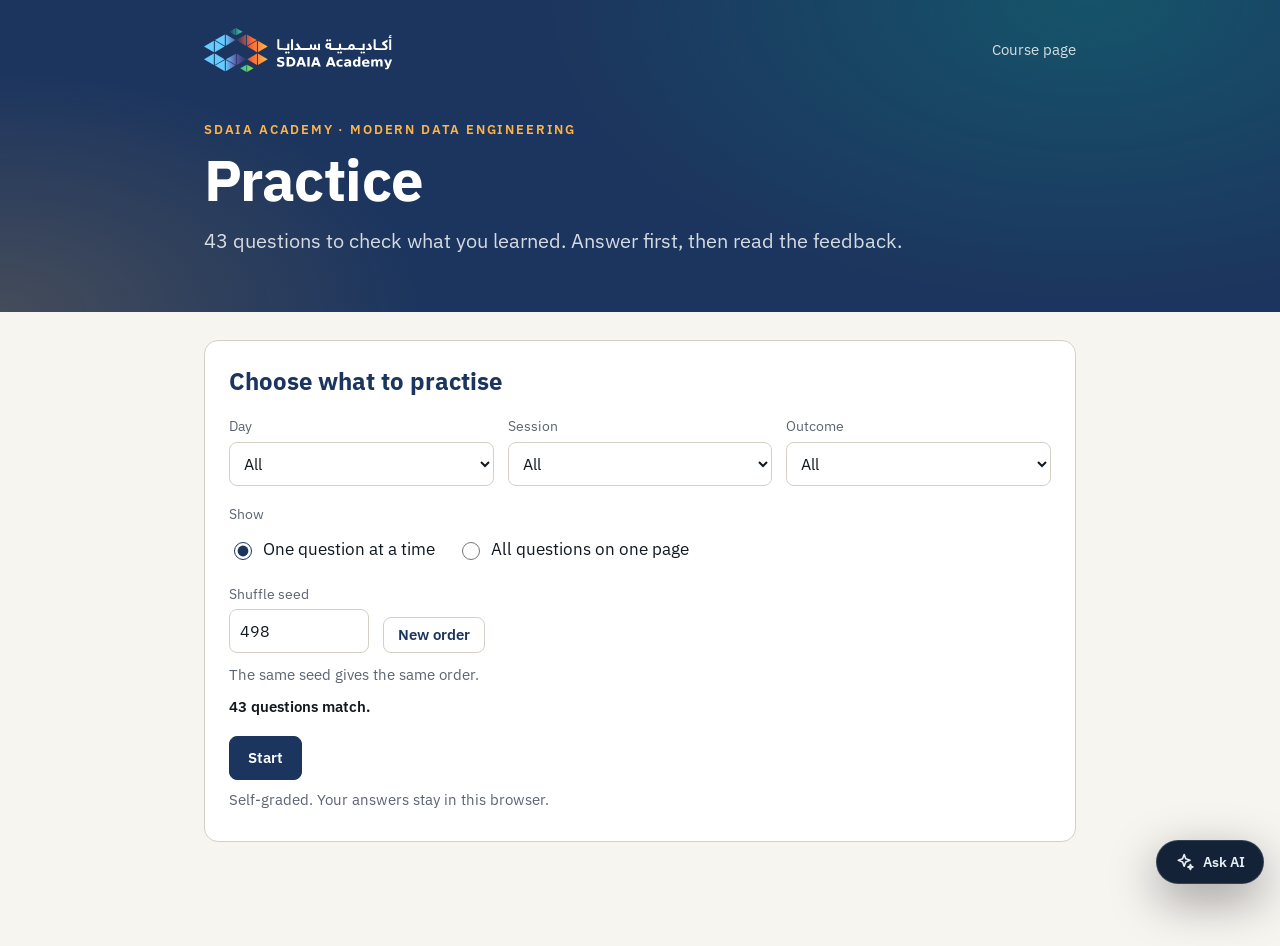
==== practice.html @ ab0b0701 "Publish ae-306 2027.1.0 from 11f877b" ====
<!doctype html>
<html lang="en" dir="ltr" data-ax="practice" data-track="ai-engineering">
<head>
<meta charset="utf-8">
<meta name="viewport" content="width=device-width, initial-scale=1">
<title>Practice · Modern Data Engineering</title>
<meta name="generator" content="SDAIA Academy engine 1.0.0">
<link rel="icon" href="_engine/icon.svg">
<link rel="describedby" href="llms.txt">
<link rel="stylesheet" href="_engine/academy.css">
</head>
<body>
<header>
<div class="wrap">
<div class="top"><div class="logo"></div><nav><a href="index.html">Course page</a></nav></div>
<div class="kicker">SDAIA Academy · Modern Data Engineering</div>
<h1>Practice</h1>
<p>43 questions to check what you learned. Answer first, then read the feedback.</p>
</div>
</header>
<main class="wrap" id="practice">
<noscript>
<p>Turn on JavaScript to answer the questions and see feedback. Here they are as text, without the answers.</p>
<section>
<h2>Day 1: Store and query</h2>
<ol>
<li><p>Finance points a dashboard at Qafila's order database and refreshes the monthly margin every five minutes. What breaks first?</p><ul><li><b>A.</b> Nothing: the dashboard only reads</li><li><b>B.</b> The sales app slows down while the scans run</li><li><b>C.</b> The database runs out of disk</li><li><b>D.</b> The margin becomes correct because it is live</li></ul></li>
<li><p>Your September revenue is 7 percent above finance's reference and the margin percentage is almost the same. Which check do you run first?</p><ul><li><b>A.</b> Compare every price with the ERP</li><li><b>B.</b> Check the currency conversion</li><li><b>C.</b> Count rows against distinct order-line keys</li><li><b>D.</b> Round each line before summing</li></ul></li>
<li><p>Your margin-to-date keeps growing across August, September and October instead of restarting on the first of each month. What is missing?</p><ul><li><b>A.</b> PARTITION BY month in the window</li><li><b>B.</b> ORDER BY month instead of order_date</li><li><b>C.</b> A GROUP BY month around the query</li><li><b>D.</b> ROWS BETWEEN 30 PRECEDING AND CURRENT ROW</li></ul></li>
<li><p>The lines are partitioned by month, yet a query for September still scans all three folders. The filter is WHERE strftime(order_date, '%Y-%m') = '2026-09'. Why?</p><ul><li><b>A.</b> Parquet cannot prune folders</li><li><b>B.</b> The row groups are not sorted</li><li><b>C.</b> Three folders are too few to prune</li><li><b>D.</b> The filter is on order_date, not on the partition column month</li></ul></li>
<li><p>The old margin report shows August revenue 4% above finance's figure. The order lines carry an order status. What should you check first?</p><ul><li><b>A.</b> Whether DuckDB reads the CSV dates in the wrong time zone</li><li><b>B.</b> Whether the August file is missing its last day of orders</li><li><b>C.</b> Whether the report rounds each line before summing it</li><li><b>D.</b> Whether cancelled orders are still counted as revenue</li></ul></li>
<li><p>You need each customer's running total of revenue by order date. Which query shape gives it without collapsing the rows?</p><ul><li><b>A.</b> GROUP BY customer_id, order_date with sum(revenue)</li><li><b>B.</b> sum(revenue) OVER (PARTITION BY customer_id ORDER BY order_date)</li><li><b>C.</b> sum(revenue) OVER (ORDER BY customer_id, order_date)</li><li><b>D.</b> A self-join of orders on customer_id and an earlier order_date</li></ul></li>
<li><p>The same order lines are written to two Parquet files. A query for one date reads 2 of 15 row groups in the file sorted by date, and 7 of 7 in the unsorted file. Why?</p><ul><li><b>A.</b> DuckDB caches the sorted file in memory after the first read</li><li><b>B.</b> Sorting compresses the file so that fewer row groups exist</li><li><b>C.</b> Min and max statistics per row group only exclude groups when values are clustered</li><li><b>D.</b> Unsorted files have no statistics, so DuckDB must read everything</li></ul></li>
<li><p>An incremental load that selects rows with updated_at greater than the last stored value can miss rows that arrive late with an older updated_at.</p><ul><li><b>A.</b> True</li><li><b>B.</b> False</li></ul></li>
</ol>
</section>
<section>
<h2>Day 2: Ingest and clean</h2>
<ol>
<li><p>Tonight's extract re-sends the lines of 2 November, as it did for 14 September. Which rule in your margin query keeps the report right without anyone noticing?</p><ul><li><b>A.</b> Exclude the lines of 14 September</li><li><b>B.</b> Keep one row per order and line number</li><li><b>C.</b> Keep confirmed orders only</li><li><b>D.</b> Report the margin percentage only</li></ul></li>
<li><p>A colleague's supplier load stores the cursor correctly, but after a crash and a re-run the table holds twice the rows for one day. Which decision was missing?</p><ul><li><b>A.</b> A smaller page size</li><li><b>B.</b> Keeping the cursor in a file</li><li><b>C.</b> More retries on 429</li><li><b>D.</b> A key on the record version, enforced on insert</li></ul></li>
<li><p>The supplier API starts sending incoterm. Qafila's raw layer and its margin mart both read the feed. What should happen in each?</p><ul><li><b>A.</b> Raw adds the column; the mart waits until a model uses it</li><li><b>B.</b> Raw drops it; the mart adds it</li><li><b>C.</b> Both fail until someone approves</li><li><b>D.</b> Both add it automatically</li></ul></li>
<li><p>Two updates for supplier S-15 reach your pipeline. The second to arrive has a lower log position than the first. Which one should your copy keep?</p><ul><li><b>A.</b> The one that arrived last</li><li><b>B.</b> The one with the later outer ts_ms</li><li><b>C.</b> The one with the higher log position</li><li><b>D.</b> Either: they will reconcile later</li></ul></li>
<li><p>A price is 61.99 USD per carton of 6. Your colleague converts to riyals, rounds to two decimals, then divides by 6 and rounds again. The ERP shows a different halala. What do you change?</p><ul><li><b>A.</b> Divide by 6 before converting the currency</li><li><b>B.</b> Round once, after both steps</li><li><b>C.</b> Round the ERP's value the same way</li><li><b>D.</b> Store the cost as a 64-bit float</li></ul></li>
<li><p>The supplier API pipeline is re-run after a crash halfway through. Which design guarantees the re-run adds no duplicate price versions?</p><ul><li><b>A.</b> Sorting the API pages by price_id before inserting them</li><li><b>B.</b> Deleting the table before each run and loading everything again</li><li><b>C.</b> Storing the cursor before the rows are inserted</li><li><b>D.</b> Inserting with a key of (price_id, updated_at) and ignoring rows that exist</li></ul></li>
<li><p>A supplier changes its payment terms on 14 September. In a type 2 supplier dimension, what happens?</p><ul><li><b>A.</b> The old row is closed at 14 September and a new row starts then</li><li><b>B.</b> The supplier's row is updated in place with the new terms</li><li><b>C.</b> A new column holds the previous payment terms</li><li><b>D.</b> The supplier is deleted and inserted with a new supplier_id</li></ul></li>
<li><p>Two change events for supplier S-15 arrive out of order: the update at log position 812 arrives before the one at 790. How should the merge decide which is current?</p><ul><li><b>A.</b> By the event's source timestamp rounded to the minute</li><li><b>B.</b> By the event with more non-null fields</li><li><b>C.</b> By arrival order, since the latest arrival is the newest change</li><li><b>D.</b> By the larger log position, since the log records the commit order</li></ul></li>
<li><p>In a change feed, a delete event carries the deleted row's values in its 'before' field, not its 'after' field.</p><ul><li><b>A.</b> True</li><li><b>B.</b> False</li></ul></li>
</ol>
</section>
<section>
<h2>Day 3: Model and test</h2>
<ol>
<li><p>Jumeirah Canning moved from the UAE to Saudi Arabia on 1 September. Finance asks for August's margin by supplier country. Which supplier table gives the right answer?</p><ul><li><b>A.</b> The type 2 history, joined on the order's creation time</li><li><b>B.</b> The merged copy of the supplier table</li><li><b>C.</b> The snapshot of 1 August</li><li><b>D.</b> The change feed itself</li></ul></li>
<li><p>Freight is charged per shipment, one shipment per order, and finance wants margin after freight by product category. What do you add to the star?</p><ul><li><b>A.</b> Join shipments to the fact in each report</li><li><b>B.</b> Freight as an attribute of the customer</li><li><b>C.</b> A freight fact on the line, allocated by a stated rule</li><li><b>D.</b> One freight total per month, outside the star</li></ul></li>
<li><p>You change the rows stg.orders returns. Qafila's project has eleven models. Which ones does a state-aware plan rebuild?</p><ul><li><b>A.</b> All eleven</li><li><b>B.</b> stg.orders and the models downstream of it</li><li><b>C.</b> stg.orders only</li><li><b>D.</b> stg.orders and the raw tables it reads</li></ul></li>
<li><p>The contract fails on a renamed column during the night run, and finance opens the margin report in the morning. What should they find?</p><ul><li><b>A.</b> A margin computed from whatever columns matched</li><li><b>B.</b> An empty report until the feed is fixed</li><li><b>C.</b> A margin with unit_cost mapped to cost automatically</li><li><b>D.</b> Yesterday's margin, labelled with its last refresh</li></ul></li>
<li><p>Four failures in last week's runs. Which one should a retry policy handle?</p><ul><li><b>A.</b> The supplier API timed out after 30 seconds</li><li><b>B.</b> The contract found a negative cost</li><li><b>C.</b> A model divides by a column that was renamed</li><li><b>D.</b> The warehouse disk is full</li></ul></li>
<li><p>Freight is recorded per shipment, and a shipment carries several order lines. After joining shipments to order lines, total freight is 3.9 times the shipments table. What went wrong?</p><ul><li><b>A.</b> Freight is in a different currency from revenue</li><li><b>B.</b> Some shipments have no order lines</li><li><b>C.</b> The join should have been a left join</li><li><b>D.</b> Freight was repeated on every line of the shipment instead of allocated</li></ul></li>
<li><p>Finance asks for margin by product category and by customer city. What is the coarsest grain of the fact that answers both?</p><ul><li><b>A.</b> One row per order</li><li><b>B.</b> One row per order line</li><li><b>C.</b> One row per customer and month</li><li><b>D.</b> One row per product and month</li></ul></li>
<li><p>A line ordered on 3 August must be costed at the supplier price valid that day. Which join condition finds it in the price history?</p><ul><li><b>A.</b> price.valid_from &lt;= order_date and (price.valid_to &gt; order_date or valid_to is null)</li><li><b>B.</b> price.valid_from &gt;= order_date, taking the earliest match</li><li><b>C.</b> price.valid_from = order_date</li><li><b>D.</b> the price row with the latest valid_from overall</li></ul></li>
<li><p>In a state-aware transformation tool, a change to one model's SQL that does not change its output columns forces every model in the project to rebuild.</p><ul><li><b>A.</b> True</li><li><b>B.</b> False</li></ul></li>
<li><p>The November supplier batch arrives with a negative cost on one product. The contract check fails. What should the pipeline do?</p><ul><li><b>A.</b> Drop the bad row silently and load the rest</li><li><b>B.</b> Load the batch and flag the row for finance to review</li><li><b>C.</b> Replace the negative cost with the product's average cost</li><li><b>D.</b> Stop the refresh so yesterday's mart stays in place, and alert the feed's owner</li></ul></li>
<li><p>The supplier API answers 429 Too Many Requests on the third page. What is the right response in the pipeline?</p><ul><li><b>A.</b> Restart the load from the first page</li><li><b>B.</b> Skip the page and continue with the next cursor</li><li><b>C.</b> Wait for the Retry-After interval, then request the same page again</li><li><b>D.</b> Fail the run and alert the team immediately</li></ul></li>
<li><p>October's supplier batch was blocked for three days and is now fixed. The mart is partitioned by month. What should be re-run?</p><ul><li><b>A.</b> Nothing: tomorrow's scheduled run will pick it up</li><li><b>B.</b> Only the ingestion step for October</li><li><b>C.</b> The whole pipeline for all months since August</li><li><b>D.</b> Only the October partition and the models downstream of it</li></ul></li>
<li><p>A data contract is only useful if the producer of the feed agrees to it and is told when it is broken.</p><ul><li><b>A.</b> True</li><li><b>B.</b> False</li></ul></li>
</ol>
</section>
<section>
<h2>Day 4: Scale and production</h2>
<ol>
<li><p>Last night the supplier API timed out twice and then answered, and the contract check failed on the November batch. What should the run log show?</p><ul><li><b>A.</b> The supplier load failed; nothing else ran</li><li><b>B.</b> Everything refreshed, with two warnings</li><li><b>C.</b> The load succeeded after retries; the check failed; the prices and the mart were not refreshed</li><li><b>D.</b> The check was retried three times and then skipped</li></ul></li>
<li><p>An analyst renames cost to unit_cost in the Iceberg margin table. What happens to the Parquet files written in August?</p><ul><li><b>A.</b> They are rewritten with the new name</li><li><b>B.</b> Nothing: they are read by column id under the new name</li><li><b>C.</b> They read the column as null from now on</li><li><b>D.</b> They are dropped with the old snapshots</li></ul></li>
<li><p>Your largest table is 3 GB of order lines and your laptop has 16 GB of memory. A colleague proposes a Spark cluster for the nightly margin. What do you answer?</p><ul><li><b>A.</b> Yes: Spark is the standard for data engineering</li><li><b>B.</b> Yes, once the table passes 4 GB</li><li><b>C.</b> Wait until finance complains about speed</li><li><b>D.</b> One node, and measure again when the data grows</li></ul></li>
<li><p>Operations wants yesterday's deliveries on the screen each morning; finance closes the month from the batch. Which watermark fits operations?</p><ul><li><b>A.</b> Short, with the late events logged and the batch reconciling</li><li><b>B.</b> Three days, so nothing is ever dropped</li><li><b>C.</b> No watermark: count events as they arrive</li><li><b>D.</b> Replace the stream with the nightly batch</li></ul></li>
<li><p>A customer asked to be erased. The row is gone from today's table, but last month's Iceberg snapshot still holds the contact data. What removes it?</p><ul><li><b>A.</b> A masked view on the current table</li><li><b>B.</b> Moving the snapshot to cheaper storage</li><li><b>C.</b> Expire the snapshots that hold it and delete their files</li><li><b>D.</b> Reclassifying the old snapshot as Restricted</li></ul></li>
<li><p>The Iceberg mart is partitioned by month(order_date). An analyst filters on order_date between 1 and 15 September. What must the analyst add to the query to skip other months?</p><ul><li><b>A.</b> A filter on the order_month partition column</li><li><b>B.</b> A hint naming the September data files</li><li><b>C.</b> Nothing: the engine derives the partition from the order_date filter</li><li><b>D.</b> A cast of order_date to a month string</li></ul></li>
<li><p>Finance asks why the September margin changed since last week's report. The mart is an Iceberg table. What answers it fastest?</p><ul><li><b>A.</b> Restore last week's backup into a second database</li><li><b>B.</b> Query the table as of last week's snapshot and compare</li><li><b>C.</b> Re-run the pipeline on last week's raw files</li><li><b>D.</b> Read the transformation code's commit history</li></ul></li>
<li><p>Adding a column to an Iceberg table rewrites every existing data file.</p><ul><li><b>A.</b> True</li><li><b>B.</b> False</li></ul></li>
<li><p>PyIceberg writes the mart and DuckDB reads it. DuckDB returns fewer rows than PyIceberg reports. What is the most likely cause?</p><ul><li><b>A.</b> DuckDB reads an older metadata file than the latest snapshot</li><li><b>B.</b> DuckDB cannot read Parquet written by PyIceberg</li><li><b>C.</b> DuckDB applies a default row limit to Iceberg scans</li><li><b>D.</b> Iceberg tables lose rows when read by a second engine</li></ul></li>
<li><p>Under the national classification levels, how is the mobile number of a customer's contact person classified?</p><ul><li><b>A.</b> Public, because the customer is a business</li><li><b>B.</b> Restricted, because it is personally identifiable</li><li><b>C.</b> Top Secret, because it is personal data</li><li><b>D.</b> It needs no classification, because it is not a government record</li></ul></li>
<li><p>The margin mart needs customer city and type. The raw customer table also has contact name, mobile and e-mail. What does minimisation require?</p><ul><li><b>A.</b> Leaving the three contact fields out of the mart altogether</li><li><b>B.</b> Encrypting the whole mart at rest</li><li><b>C.</b> Masking the three contact fields in the mart</li><li><b>D.</b> Restricting the mart to the finance team</li></ul></li>
<li><p>The analyst's database has a masked customers view. Which test shows the analyst cannot reach the raw mobile numbers?</p><ul><li><b>A.</b> Checking that the view's mobile column contains asterisks</li><li><b>B.</b> Reviewing the SQL that defines the masked view</li><li><b>C.</b> Attempting to read the raw customers table from the analyst's connection and expecting it to fail</li><li><b>D.</b> Counting the rows of the masked view</li></ul></li>
<li><p>After a customer is deleted from the source table, its data can still be read from type 2 history rows and from earlier table snapshots.</p><ul><li><b>A.</b> True</li><li><b>B.</b> False</li></ul></li>
</ol>
</section>
</noscript>
</main>
<script type="application/json" id="academy-data">{"v":1,"engine":"1.0.0","build":{"at":"2026-11-15T03:18:58Z","version":"2027.1.0","commit":"11f877b"},"course":{"id":"ae-306","code":"AE-306","title":"Modern Data Engineering","track":"ai-engineering","lang":"en","dir":"ltr","url":"https://sdaiaacademy.github.io/ae-306/","repo":"SDAIAAcademy/ae-306","home":"index.html","outcomes":[{"id":"LO1","text":"Analyse raw transactional extracts with analytical SQL, including window functions and incremental predicates, given three months of synthetic orders, shipments and prices in columnar files"},{"id":"LO2","text":"Implement incremental ingestion from an API and a change feed, keeping supplier history as a slowly changing dimension, given a paginated API and a feed with updates and deletes"},{"id":"LO3","text":"Design a dimensional model at a stated grain and build it as tested, version-controlled transformations, given the finance team's five margin questions"},{"id":"LO4","text":"Build an orchestrated pipeline with a data contract, quality gates, retries and backfills that fails safely when an upstream feed breaks, given a supplier feed that changes its schema without notice"},{"id":"LO5","text":"Configure an open table format with partitioning, schema evolution and time travel, and read it from a second engine, given the margin mart and one schema change"},{"id":"LO6","text":"Classify every field under the national classification levels and apply minimisation, masking and access rules, given the customer and supplier tables"}],"unit":"day","units":[{"n":1,"id":"day1","label":"Day 1","title":"Store and query","sessions":[{"n":1,"label":"Session 1","title":"Platform shapes"},{"n":2,"label":"Session 2","title":"Analytical SQL on a single node"},{"n":3,"label":"Session 3","title":"Window functions"},{"n":4,"label":"Session 4","title":"Columnar files and partitioning"}]},{"n":2,"id":"day2","label":"Day 2","title":"Ingest and clean","sessions":[{"n":1,"label":"Session 1","title":"Ingesting from APIs"},{"n":2,"label":"Session 2","title":"Declarative ingestion pipelines"},{"n":3,"label":"Session 3","title":"Change data capture, merge and history"},{"n":4,"label":"Session 4","title":"Cleaning with dataframes"}]},{"n":3,"id":"day3","label":"Day 3","title":"Model and test","sessions":[{"n":1,"label":"Session 1","title":"Dimensional modelling"},{"n":2,"label":"Session 2","title":"Transformations as code"},{"n":3,"label":"Session 3","title":"Data quality tests and contracts"},{"n":4,"label":"Session 4","title":"Orchestration"}]},{"n":4,"id":"day4","label":"Day 4","title":"Scale and production","sessions":[{"n":1,"label":"Session 1","title":"Open table formats"},{"n":2,"label":"Session 2","title":"Distributed processing when measured"},{"n":3,"label":"Session 3","title":"Streaming fundamentals"},{"n":4,"label":"Session 4","title":"Governance with PDPL and NDMO"}]},{"n":5,"id":"day5","label":"Capstone","title":"Capstone: the margin mart and its defence","sessions":[]}]},"ai":{"context":{"course":"context/course.md","courseJs":"context/course.js","day":null,"llms":"llms.txt"},"tasks":[],"tools":[]},"features":{},"strings":{},"questions":[{"id":"checkpoint-1-q1","type":"single","prompt":"Finance points a dashboard at Qafila's order database and refreshes the monthly margin every five minutes. What breaks first?","options":[{"key":"A","text":"Nothing: the dashboard only reads"},{"key":"B","text":"The sales app slows down while the scans run"},{"key":"C","text":"The database runs out of disk"},{"key":"D","text":"The margin becomes correct because it is live"}],"correct":[1],"answer":null,"tolerance":null,"unit":null,"explanation":"A transactional database is tuned for short reads and writes by key. Repeated full scans take its memory and locks from the orders being placed.","misconceptions":["Assumes reads cannot hurt writes; long scans compete with the order flow for the same database","","Blames the storage size; three months of orders is small, the access pattern is the problem","Confuses freshness with correctness; a live query still counts the cancelled orders"],"lo":["LO1"],"day":1,"session":1,"slide":{"deck":"day1","id":"checkpoint-1","title":"The dashboard on the order database"},"level":null,"pool":"checkpoint"},{"id":"checkpoint-2-q1","type":"single","prompt":"Your September revenue is 7 percent above finance's reference and the margin percentage is almost the same. Which check do you run first?","options":[{"key":"A","text":"Compare every price with the ERP"},{"key":"B","text":"Check the currency conversion"},{"key":"C","text":"Count rows against distinct order-line keys"},{"key":"D","text":"Round each line before summing"}],"correct":[2],"answer":null,"tolerance":null,"unit":null,"explanation":"Revenue and cost inflated by the same factor means extra rows. Rows against distinct keys at the expected grain finds them in one query.","misconceptions":["Starts from the prices; a wrong price moves cost alone and would shift the percentage","Starts from the currency; Qafila sells in riyals only, so no conversion touches revenue","","Starts from rounding; rounding moves riyals, not millions"],"lo":["LO1"],"day":1,"session":2,"slide":{"deck":"day1","id":"checkpoint-2","title":"Above the reference"},"level":null,"pool":"checkpoint"},{"id":"checkpoint-3-q1","type":"single","prompt":"Your margin-to-date keeps growing across August, September and October instead of restarting on the first of each month. What is missing?","options":[{"key":"A","text":"PARTITION BY month in the window"},{"key":"B","text":"ORDER BY month instead of order_date"},{"key":"C","text":"A GROUP BY month around the query"},{"key":"D","text":"ROWS BETWEEN 30 PRECEDING AND CURRENT ROW"}],"correct":[0],"answer":null,"tolerance":null,"unit":null,"explanation":"The partition decides where a window starts again. Without it the whole table is one partition, so the total runs from the first day to the last.","misconceptions":["","Confuses order with partition; ordering decides 'so far', not where the total restarts","Moves the problem to GROUP BY, which collapses the days the running total needs","Treats the frame as the restart; the frame sets how far back, inside a partition"],"lo":["LO1"],"day":1,"session":3,"slide":{"deck":"day1","id":"checkpoint-3","title":"A running total that never resets"},"level":null,"pool":"checkpoint"},{"id":"checkpoint-4-q1","type":"single","prompt":"The lines are partitioned by month, yet a query for September still scans all three folders. The filter is WHERE strftime(order_date, '%Y-%m') = '2026-09'. Why?","options":[{"key":"A","text":"Parquet cannot prune folders"},{"key":"B","text":"The row groups are not sorted"},{"key":"C","text":"Three folders are too few to prune"},{"key":"D","text":"The filter is on order_date, not on the partition column month"}],"correct":[3],"answer":null,"tolerance":null,"unit":null,"explanation":"The reader prunes folders by the partition column's value. A filter on another column, even one that implies the month, cannot be matched to folder names.","misconceptions":["Blames the file format; Parquet partitions prune when the filter names them","Blames the row groups; statistics work inside a file, the folders are skipped before that","Blames the size; pruning does not depend on how big the folders are",""],"lo":["LO5"],"day":1,"session":4,"slide":{"deck":"day1","id":"checkpoint-4","title":"The query that reads everything"},"level":null,"pool":"checkpoint"},{"id":"review-day-1-q1","type":"single","prompt":"Tonight's extract re-sends the lines of 2 November, as it did for 14 September. Which rule in your margin query keeps the report right without anyone noticing?","options":[{"key":"A","text":"Exclude the lines of 14 September"},{"key":"B","text":"Keep one row per order and line number"},{"key":"C","text":"Keep confirmed orders only"},{"key":"D","text":"Report the margin percentage only"}],"correct":[1],"answer":null,"tolerance":null,"unit":null,"explanation":"A rule stated on the grain (one row per order line) catches every re-sent batch, on any date, before it reaches a sum.","misconceptions":["Filters the symptom on one day; the next re-sent day is a different date","","Confuses the two defects; status removes cancelled orders, not repeated lines","Hides the extra rows in a ratio; the riyal totals stay inflated"],"lo":["LO1"],"day":2,"session":null,"slide":{"deck":"day2","id":"review-day-1","title":"The re-sent batch, one day later"},"level":null,"pool":"checkpoint"},{"id":"checkpoint-1-q1","type":"single","prompt":"A colleague's supplier load stores the cursor correctly, but after a crash and a re-run the table holds twice the rows for one day. Which decision was missing?","options":[{"key":"A","text":"A smaller page size"},{"key":"B","text":"Keeping the cursor in a file"},{"key":"C","text":"More retries on 429"},{"key":"D","text":"A key on the record version, enforced on insert"}],"correct":[3],"answer":null,"tolerance":null,"unit":null,"explanation":"A crash between inserting and storing the cursor makes the next run fetch the same records. Only a key turns that repeat into nothing.","misconceptions":["Treats speed as the problem; a smaller page size changes how many requests, not how many copies","Moves the cursor somewhere else; it was already correct, the duplicates come from re-fetching","Retries the request more; the duplicates were fetched successfully, twice",""],"lo":["LO2"],"day":2,"session":1,"slide":{"deck":"day2","id":"checkpoint-1","title":"The doubled table"},"level":null,"pool":"checkpoint"},{"id":"checkpoint-2-q1","type":"single","prompt":"The supplier API starts sending incoterm. Qafila's raw layer and its margin mart both read the feed. What should happen in each?","options":[{"key":"A","text":"Raw adds the column; the mart waits until a model uses it"},{"key":"B","text":"Raw drops it; the mart adds it"},{"key":"C","text":"Both fail until someone approves"},{"key":"D","text":"Both add it automatically"}],"correct":[0],"answer":null,"tolerance":null,"unit":null,"explanation":"Raw keeps what arrived, so nothing is lost. The mart changes only through a reviewed model, so its meaning never changes by accident.","misconceptions":["","Throws away evidence at the layer meant to keep everything as received","Stops every load for a change that breaks nothing yet","Lets an unreviewed field change the meaning of finance's tables"],"lo":["LO2"],"day":2,"session":2,"slide":{"deck":"day2","id":"checkpoint-2","title":"The column that appeared"},"level":null,"pool":"checkpoint"},{"id":"checkpoint-3-q1","type":"single","prompt":"Two updates for supplier S-15 reach your pipeline. The second to arrive has a lower log position than the first. Which one should your copy keep?","options":[{"key":"A","text":"The one that arrived last"},{"key":"B","text":"The one with the later outer ts_ms"},{"key":"C","text":"The one with the higher log position"},{"key":"D","text":"Either: they will reconcile later"}],"correct":[2],"answer":null,"tolerance":null,"unit":null,"explanation":"The log position is the order in which the source database committed the changes. Only that order reproduces the source table.","misconceptions":["Trusts arrival order, which the transport can change","Trusts the send time, which records when the event left, not when the change committed","","Avoids the decision; the copy then holds an arbitrary version"],"lo":["LO2"],"day":2,"session":3,"slide":{"deck":"day2","id":"checkpoint-3","title":"Two events, which one wins?"},"level":null,"pool":"checkpoint"},{"id":"checkpoint-4-q1","type":"single","prompt":"A price is 61.99 USD per carton of 6. Your colleague converts to riyals, rounds to two decimals, then divides by 6 and rounds again. The ERP shows a different halala. What do you change?","options":[{"key":"A","text":"Divide by 6 before converting the currency"},{"key":"B","text":"Round once, after both steps"},{"key":"C","text":"Round the ERP's value the same way"},{"key":"D","text":"Store the cost as a 64-bit float"}],"correct":[1],"answer":null,"tolerance":null,"unit":null,"explanation":"Currency and unit are both multiplications, so their order does not matter. Rounding in between does: each rounding can move the result by half a unit of the last digit.","misconceptions":["Treats the order of two multiplications as the cause; they commute","","Changes the data to hide the rule; the ERP is the reference, not the error","Moves the problem to a wider type; the double rounding remains"],"lo":["LO3"],"day":2,"session":4,"slide":{"deck":"day2","id":"checkpoint-4","title":"Where rounding goes"},"level":null,"pool":"checkpoint"},{"id":"review-day-2-q1","type":"single","prompt":"Jumeirah Canning moved from the UAE to Saudi Arabia on 1 September. Finance asks for August's margin by supplier country. Which supplier table gives the right answer?","options":[{"key":"A","text":"The type 2 history, joined on the order's creation time"},{"key":"B","text":"The merged copy of the supplier table"},{"key":"C","text":"The snapshot of 1 August"},{"key":"D","text":"The change feed itself"}],"correct":[0],"answer":null,"tolerance":null,"unit":null,"explanation":"Only the history knows which version was valid when each order was placed. The copy knows only the present.","misconceptions":["","Uses today's state for last month's orders: August's orders move to Saudi Arabia","Uses the state before every change, wrong for any order after a change","Reads raw events, which hold changes, not the state at a moment"],"lo":["LO2"],"day":3,"session":null,"slide":{"deck":"day3","id":"review-day-2","title":"A supplier moves country"},"level":null,"pool":"checkpoint"},{"id":"checkpoint-1-q1","type":"single","prompt":"Freight is charged per shipment, one shipment per order, and finance wants margin after freight by product category. What do you add to the star?","options":[{"key":"A","text":"Join shipments to the fact in each report"},{"key":"B","text":"Freight as an attribute of the customer"},{"key":"C","text":"A freight fact on the line, allocated by a stated rule"},{"key":"D","text":"One freight total per month, outside the star"}],"correct":[2],"answer":null,"tolerance":null,"unit":null,"explanation":"A category is a property of the line, so freight must reach the line's grain. Allocation does that, and the rule is written down where finance can agree to it.","misconceptions":["Repeats the shipment's freight on every line: the sum multiplies it","Puts a measure in a dimension, where it cannot be summed by category","","Answers a different question; the total is right but no category can be computed"],"lo":["LO3"],"day":3,"session":1,"slide":{"deck":"day3","id":"checkpoint-1","title":"Where does freight go?"},"level":null,"pool":"checkpoint"},{"id":"checkpoint-2-q1","type":"single","prompt":"You change the rows stg.orders returns. Qafila's project has eleven models. Which ones does a state-aware plan rebuild?","options":[{"key":"A","text":"All eleven"},{"key":"B","text":"stg.orders and the models downstream of it"},{"key":"C","text":"stg.orders only"},{"key":"D","text":"stg.orders and the raw tables it reads"}],"correct":[1],"answer":null,"tolerance":null,"unit":null,"explanation":"A change to the rows of a model can change every model that reads it, directly or not. Models that do not depend on it cannot change.","misconceptions":["Rebuilds everything like a scheduler without state; correct but wasteful","","Treats every change as non-breaking: the fact would keep the old orders","Confuses downstream with upstream; raw tables are inputs, not models"],"lo":["LO3"],"day":3,"session":2,"slide":{"deck":"day3","id":"checkpoint-2","title":"What rebuilds?"},"level":null,"pool":"checkpoint"},{"id":"checkpoint-3-q1","type":"single","prompt":"The contract fails on a renamed column during the night run, and finance opens the margin report in the morning. What should they find?","options":[{"key":"A","text":"A margin computed from whatever columns matched"},{"key":"B","text":"An empty report until the feed is fixed"},{"key":"C","text":"A margin with unit_cost mapped to cost automatically"},{"key":"D","text":"Yesterday's margin, labelled with its last refresh"}],"correct":[3],"answer":null,"tolerance":null,"unit":null,"explanation":"Failing safely means the last good state stays in place and says how old it is, while the owner named in the contract is alerted.","misconceptions":["Lets a batch that broke its contract reach the report","Removes a correct report to signal a problem upstream","Guesses the producer's intent without the producer",""],"lo":["LO4"],"day":3,"session":3,"slide":{"deck":"day3","id":"checkpoint-3","title":"The night run"},"level":null,"pool":"checkpoint"},{"id":"checkpoint-4-q1","type":"single","prompt":"Four failures in last week's runs. Which one should a retry policy handle?","options":[{"key":"A","text":"The supplier API timed out after 30 seconds"},{"key":"B","text":"The contract found a negative cost"},{"key":"C","text":"A model divides by a column that was renamed"},{"key":"D","text":"The warehouse disk is full"}],"correct":[0],"answer":null,"tolerance":null,"unit":null,"explanation":"A retry helps only when a second attempt can succeed with nothing changed. A timeout can; a bad batch, a broken model or a full disk cannot.","misconceptions":["","Retries a data problem; the same batch fails the same rule again","Retries a code defect; the model fails the same way every time","Retries a capacity problem with more load on the same disk"],"lo":["LO4"],"day":3,"session":4,"slide":{"deck":"day3","id":"checkpoint-4","title":"Retry or block?"},"level":null,"pool":"checkpoint"},{"id":"review-day-3-q1","type":"single","prompt":"Last night the supplier API timed out twice and then answered, and the contract check failed on the November batch. What should the run log show?","options":[{"key":"A","text":"The supplier load failed; nothing else ran"},{"key":"B","text":"Everything refreshed, with two warnings"},{"key":"C","text":"The load succeeded after retries; the check failed; the prices and the mart were not refreshed"},{"key":"D","text":"The check was retried three times and then skipped"}],"correct":[2],"answer":null,"tolerance":null,"unit":null,"explanation":"Retries absorb the transport's failure; the blocking check stops everything downstream of the broken batch. The log must say both, and what stayed in place.","misconceptions":["Treats the retried timeout as the failure; it succeeded on the third attempt","Lets the mart refresh past a failed blocking check","","Retries a data failure that a second read cannot fix"],"lo":["LO4"],"day":4,"session":null,"slide":{"deck":"day4","id":"review-day-3","title":"The run that half failed"},"level":null,"pool":"checkpoint"},{"id":"checkpoint-1-q1","type":"single","prompt":"An analyst renames cost to unit_cost in the Iceberg margin table. What happens to the Parquet files written in August?","options":[{"key":"A","text":"They are rewritten with the new name"},{"key":"B","text":"Nothing: they are read by column id under the new name"},{"key":"C","text":"They read the column as null from now on"},{"key":"D","text":"They are dropped with the old snapshots"}],"correct":[1],"answer":null,"tolerance":null,"unit":null,"explanation":"Iceberg tracks each column by an id stored in the data files' metadata. A rename changes the name attached to the id, so no file changes.","misconceptions":["Assumes a schema change rewrites data, as an ALTER on some databases does","","Matches columns by name, which is what table formats avoid","Confuses the schema with the snapshot: renames do not expire history"],"lo":["LO5"],"day":4,"session":1,"slide":{"deck":"day4","id":"checkpoint-1","title":"The rename"},"level":null,"pool":"checkpoint"},{"id":"checkpoint-2-q1","type":"single","prompt":"Your largest table is 3 GB of order lines and your laptop has 16 GB of memory. A colleague proposes a Spark cluster for the nightly margin. What do you answer?","options":[{"key":"A","text":"Yes: Spark is the standard for data engineering"},{"key":"B","text":"Yes, once the table passes 4 GB"},{"key":"C","text":"Wait until finance complains about speed"},{"key":"D","text":"One node, and measure again when the data grows"}],"correct":[3],"answer":null,"tolerance":null,"unit":null,"explanation":"3 GB fits in memory with room for the query. A single engine has no shuffle and no scheduling. The measurement, repeated as data grows, tells you when that changes.","misconceptions":["Chooses by habit: the data fits one machine several times over","Assumes memory is the only limit; the measurement decides, not a rule of thumb","Avoids the decision; the nightly job runs today and needs an engine",""],"lo":["LO4"],"day":4,"session":2,"slide":{"deck":"day4","id":"checkpoint-2","title":"Which engine?"},"level":null,"pool":"checkpoint"},{"id":"checkpoint-3-q1","type":"single","prompt":"Operations wants yesterday's deliveries on the screen each morning; finance closes the month from the batch. Which watermark fits operations?","options":[{"key":"A","text":"Short, with the late events logged and the batch reconciling"},{"key":"B","text":"Three days, so nothing is ever dropped"},{"key":"C","text":"No watermark: count events as they arrive"},{"key":"D","text":"Replace the stream with the nightly batch"}],"correct":[0],"answer":null,"tolerance":null,"unit":null,"explanation":"Operations values speed and accepts a small, known shortfall. Finance's completeness comes from the batch, and the reconciliation keeps the two honest.","misconceptions":["","Waits for completeness that finance's batch already provides","Uses arrival time, which puts late deliveries on the wrong day","Discards the stream's purpose; the batch is a day behind operations"],"lo":["LO4"],"day":4,"session":3,"slide":{"deck":"day4","id":"checkpoint-3","title":"One hour or one day?"},"level":null,"pool":"checkpoint"},{"id":"checkpoint-4-q1","type":"single","prompt":"A customer asked to be erased. The row is gone from today's table, but last month's Iceberg snapshot still holds the contact data. What removes it?","options":[{"key":"A","text":"A masked view on the current table"},{"key":"B","text":"Moving the snapshot to cheaper storage"},{"key":"C","text":"Expire the snapshots that hold it and delete their files"},{"key":"D","text":"Reclassifying the old snapshot as Restricted"}],"correct":[2],"answer":null,"tolerance":null,"unit":null,"explanation":"Time travel keeps every snapshot readable. Only expiring them, and deleting the files no snapshot references, removes the data.","misconceptions":["Masks the view while the data stays readable through time travel","Moves the data to a less used place without removing it","","Classifies without acting; a label does not erase anything"],"lo":["LO6"],"day":4,"session":4,"slide":{"deck":"day4","id":"checkpoint-4","title":"Still in last month's snapshot"},"level":null,"pool":"checkpoint"},{"id":"de-lo1-cancelled","type":"single","prompt":"The old margin report shows August revenue 4% above finance's figure. The order lines carry an order status. What should you check first?","options":[{"key":"A","text":"Whether DuckDB reads the CSV dates in the wrong time zone"},{"key":"B","text":"Whether the August file is missing its last day of orders"},{"key":"C","text":"Whether the report rounds each line before summing it"},{"key":"D","text":"Whether cancelled orders are still counted as revenue"}],"correct":[3],"answer":null,"tolerance":null,"unit":null,"explanation":"A gap of several percent in one direction points to rows that should be excluded; cancelled orders were 913,673 SAR of August in the lab.","misconceptions":["A time-zone shift moves a few orders across a midnight, not 4% of a month, and it moves them both ways.","A missing day would make the report lower than finance, not higher.","Rounding moves totals by halalas, not by four percent.",""],"lo":["LO1"],"day":1,"session":2,"slide":null,"level":"analyze","pool":"practice"},{"id":"de-lo1-running","type":"single","prompt":"You need each customer's running total of revenue by order date. Which query shape gives it without collapsing the rows?","options":[{"key":"A","text":"GROUP BY customer_id, order_date with sum(revenue)"},{"key":"B","text":"sum(revenue) OVER (PARTITION BY customer_id ORDER BY order_date)"},{"key":"C","text":"sum(revenue) OVER (ORDER BY customer_id, order_date)"},{"key":"D","text":"A self-join of orders on customer_id and an earlier order_date"}],"correct":[1],"answer":null,"tolerance":null,"unit":null,"explanation":"A window function partitioned by customer and ordered by date keeps every row and accumulates within each customer.","misconceptions":["GROUP BY returns one total per customer and day, not a running total.","","Without PARTITION BY the running total carries over from one customer to the next.","The self-join works but multiplies rows and is far slower; it is what window functions replace."],"lo":["LO1"],"day":1,"session":3,"slide":null,"level":"apply","pool":"practice"},{"id":"de-lo1-prune","type":"single","prompt":"The same order lines are written to two Parquet files. A query for one date reads 2 of 15 row groups in the file sorted by date, and 7 of 7 in the unsorted file. Why?","options":[{"key":"A","text":"DuckDB caches the sorted file in memory after the first read"},{"key":"B","text":"Sorting compresses the file so that fewer row groups exist"},{"key":"C","text":"Min and max statistics per row group only exclude groups when values are clustered"},{"key":"D","text":"Unsorted files have no statistics, so DuckDB must read everything"}],"correct":[2],"answer":null,"tolerance":null,"unit":null,"explanation":"Each row group keeps min and max values; when dates are scattered every group's range covers the date, so none can be skipped.","misconceptions":["Both runs read from disk; caching does not explain which row groups are opened.","The sorted file has more row groups, not fewer; compression is not what skips them.","","Both files have statistics; in the unsorted file they are too wide to exclude anything."],"lo":["LO1"],"day":1,"session":4,"slide":null,"level":"analyze","pool":"practice"},{"id":"de-lo1-incremental","type":"tf","prompt":"An incremental load that selects rows with updated_at greater than the last stored value can miss rows that arrive late with an older updated_at.","options":[{"key":"A","text":"True"},{"key":"B","text":"False"}],"correct":[0],"answer":null,"tolerance":null,"unit":null,"explanation":"A strict high-water mark skips any row stamped before the stored value, which is why loads keep a look-back window or a key-based merge.","misconceptions":["","A row written late can carry an earlier timestamp than rows already loaded; the predicate never selects it again."],"lo":["LO1"],"day":1,"session":2,"slide":null,"level":"understand","pool":"practice"},{"id":"de-lo2-rerun","type":"single","prompt":"The supplier API pipeline is re-run after a crash halfway through. Which design guarantees the re-run adds no duplicate price versions?","options":[{"key":"A","text":"Sorting the API pages by price_id before inserting them"},{"key":"B","text":"Deleting the table before each run and loading everything again"},{"key":"C","text":"Storing the cursor before the rows are inserted"},{"key":"D","text":"Inserting with a key of (price_id, updated_at) and ignoring rows that exist"}],"correct":[3],"answer":null,"tolerance":null,"unit":null,"explanation":"A key per version makes each insert idempotent, so pages loaded before the crash are skipped on the re-run.","misconceptions":["Order does not stop the same row from being inserted twice.","A full reload avoids duplicates but discards the history of versions the API no longer serves.","Saving the cursor first loses the rows of the failed page: they are never requested again.",""],"lo":["LO2"],"day":2,"session":1,"slide":null,"level":"apply","pool":"practice"},{"id":"de-lo2-scd","type":"single","prompt":"A supplier changes its payment terms on 14 September. In a type 2 supplier dimension, what happens?","options":[{"key":"A","text":"The old row is closed at 14 September and a new row starts then"},{"key":"B","text":"The supplier's row is updated in place with the new terms"},{"key":"C","text":"A new column holds the previous payment terms"},{"key":"D","text":"The supplier is deleted and inserted with a new supplier_id"}],"correct":[0],"answer":null,"tolerance":null,"unit":null,"explanation":"Type 2 keeps every version with a validity range, so an order from August still joins the terms it was placed under.","misconceptions":["","Updating in place is type 1: August orders would then show September's terms.","A previous-value column is type 3; it keeps one earlier value, not the full history.","Changing the business key breaks every join from orders and history to the supplier."],"lo":["LO2"],"day":2,"session":3,"slide":null,"level":"apply","pool":"practice"},{"id":"de-lo2-lsn","type":"single","prompt":"Two change events for supplier S-15 arrive out of order: the update at log position 812 arrives before the one at 790. How should the merge decide which is current?","options":[{"key":"A","text":"By the event's source timestamp rounded to the minute"},{"key":"B","text":"By the event with more non-null fields"},{"key":"C","text":"By arrival order, since the latest arrival is the newest change"},{"key":"D","text":"By the larger log position, since the log records the commit order"}],"correct":[3],"answer":null,"tolerance":null,"unit":null,"explanation":"The log sequence number orders commits in the source database; arrival order depends on the network.","misconceptions":["Rounded timestamps can tie, and clocks can differ; the log position cannot.","Field counts say nothing about which change happened later.","Arrival order is what went wrong here: 812 arrived first but 790 committed first.",""],"lo":["LO2"],"day":2,"session":3,"slide":null,"level":"analyze","pool":"practice"},{"id":"de-lo2-delete","type":"tf","prompt":"In a change feed, a delete event carries the deleted row's values in its 'before' field, not its 'after' field.","options":[{"key":"A","text":"True"},{"key":"B","text":"False"}],"correct":[0],"answer":null,"tolerance":null,"unit":null,"explanation":"A delete has no after-image; the before-image is the only place the key of the deleted row appears.","misconceptions":["","The after field of a delete is empty; reading it loses the key of the deleted supplier."],"lo":["LO2"],"day":2,"session":3,"slide":null,"level":"understand","pool":"practice"},{"id":"de-lo3-freight","type":"single","prompt":"Freight is recorded per shipment, and a shipment carries several order lines. After joining shipments to order lines, total freight is 3.9 times the shipments table. What went wrong?","options":[{"key":"A","text":"Freight is in a different currency from revenue"},{"key":"B","text":"Some shipments have no order lines"},{"key":"C","text":"The join should have been a left join"},{"key":"D","text":"Freight was repeated on every line of the shipment instead of allocated"}],"correct":[3],"answer":null,"tolerance":null,"unit":null,"explanation":"Joining a coarser grain to a finer one repeats the coarse value on each row; it must be allocated across the lines.","misconceptions":["A currency mismatch would scale every row by one rate, not by the number of lines.","Shipments with no lines would lower the total, not multiply it.","Join type changes which rows survive, not how often freight repeats.",""],"lo":["LO3"],"day":3,"session":1,"slide":null,"level":"analyze","pool":"practice"},{"id":"de-lo3-grain","type":"single","prompt":"Finance asks for margin by product category and by customer city. What is the coarsest grain of the fact that answers both?","options":[{"key":"A","text":"One row per order"},{"key":"B","text":"One row per order line"},{"key":"C","text":"One row per customer and month"},{"key":"D","text":"One row per product and month"}],"correct":[1],"answer":null,"tolerance":null,"unit":null,"explanation":"Category belongs to the product on the line and city to the customer on the order, so only the line carries both.","misconceptions":["An order mixes products of several categories, so its margin cannot be split by category.","","Aggregating by customer loses which products were sold.","Aggregating by product loses which customers bought them."],"lo":["LO3"],"day":3,"session":1,"slide":null,"level":"apply","pool":"practice"},{"id":"de-lo3-asof","type":"single","prompt":"A line ordered on 3 August must be costed at the supplier price valid that day. Which join condition finds it in the price history?","options":[{"key":"A","text":"price.valid_from \u003c= order_date and (price.valid_to > order_date or valid_to is null)"},{"key":"B","text":"price.valid_from >= order_date, taking the earliest match"},{"key":"C","text":"price.valid_from = order_date"},{"key":"D","text":"the price row with the latest valid_from overall"}],"correct":[0],"answer":null,"tolerance":null,"unit":null,"explanation":"The valid row is the one whose range contains the order date; an open range means it is still current.","misconceptions":["","That picks the first price after the order, a price the line was never sold under.","Prices rarely change on the exact day of an order, so most lines would find no cost.","The latest price is today's; it re-prices every past line at the current cost."],"lo":["LO3"],"day":3,"session":1,"slide":null,"level":"apply","pool":"practice"},{"id":"de-lo3-state","type":"tf","prompt":"In a state-aware transformation tool, a change to one model's SQL that does not change its output columns forces every model in the project to rebuild.","options":[{"key":"A","text":"True"},{"key":"B","text":"False"}],"correct":[1],"answer":null,"tolerance":null,"unit":null,"explanation":"Only the changed model and its downstream models are affected, and a non-breaking change can rebuild only the model itself, as Lab 3.2 showed with one rebuild.","misconceptions":["The tool compares versions of each model and skips those whose definition and inputs are unchanged.",""],"lo":["LO3"],"day":3,"session":2,"slide":null,"level":"understand","pool":"practice"},{"id":"de-lo4-block","type":"single","prompt":"The November supplier batch arrives with a negative cost on one product. The contract check fails. What should the pipeline do?","options":[{"key":"A","text":"Drop the bad row silently and load the rest"},{"key":"B","text":"Load the batch and flag the row for finance to review"},{"key":"C","text":"Replace the negative cost with the product's average cost"},{"key":"D","text":"Stop the refresh so yesterday's mart stays in place, and alert the feed's owner"}],"correct":[3],"answer":null,"tolerance":null,"unit":null,"explanation":"A blocking check keeps a broken feed from reaching the mart; the owner fixes the feed and the month is backfilled.","misconceptions":["Silent drops hide the defect from the feed's owner, so it returns next month.","Once loaded, the wrong cost reaches finance's report before anyone reviews it.","An invented cost is still wrong, and now nobody can tell it was invented.",""],"lo":["LO4"],"day":3,"session":3,"slide":null,"level":"apply","pool":"practice"},{"id":"de-lo4-retry","type":"single","prompt":"The supplier API answers 429 Too Many Requests on the third page. What is the right response in the pipeline?","options":[{"key":"A","text":"Restart the load from the first page"},{"key":"B","text":"Skip the page and continue with the next cursor"},{"key":"C","text":"Wait for the Retry-After interval, then request the same page again"},{"key":"D","text":"Fail the run and alert the team immediately"}],"correct":[2],"answer":null,"tolerance":null,"unit":null,"explanation":"A 429 is temporary: retrying the same page after the stated wait loses nothing and duplicates nothing.","misconceptions":["Restarting wastes requests, and the limit will be hit again at the same place.","Skipping a page loses its rows for good, since the cursor has moved past them.","","Failing on a temporary limit makes the pipeline fragile for no reason."],"lo":["LO4"],"day":3,"session":4,"slide":null,"level":"apply","pool":"practice"},{"id":"de-lo4-backfill","type":"single","prompt":"October's supplier batch was blocked for three days and is now fixed. The mart is partitioned by month. What should be re-run?","options":[{"key":"A","text":"Nothing: tomorrow's scheduled run will pick it up"},{"key":"B","text":"Only the ingestion step for October"},{"key":"C","text":"The whole pipeline for all months since August"},{"key":"D","text":"Only the October partition and the models downstream of it"}],"correct":[3],"answer":null,"tolerance":null,"unit":null,"explanation":"A backfill of the affected partition rebuilds what the fix changed and leaves the other months untouched.","misconceptions":["Tomorrow's run processes tomorrow's partition, not October's.","Ingesting the batch without rebuilding the models leaves the mart unchanged.","Rebuilding every month costs more and risks changing figures finance has signed off.",""],"lo":["LO4"],"day":3,"session":4,"slide":null,"level":"analyze","pool":"practice"},{"id":"de-lo4-owner","type":"tf","prompt":"A data contract is only useful if the producer of the feed agrees to it and is told when it is broken.","options":[{"key":"A","text":"True"},{"key":"B","text":"False"}],"correct":[0],"answer":null,"tolerance":null,"unit":null,"explanation":"A contract is an agreement between producer and consumer; a check the producer never hears about only blocks, it never fixes.","misconceptions":["","Without the producer, the same violation returns with every batch and the mart stays blocked."],"lo":["LO4"],"day":3,"session":3,"slide":null,"level":"understand","pool":"practice"},{"id":"de-lo5-hidden","type":"single","prompt":"The Iceberg mart is partitioned by month(order_date). An analyst filters on order_date between 1 and 15 September. What must the analyst add to the query to skip other months?","options":[{"key":"A","text":"A filter on the order_month partition column"},{"key":"B","text":"A hint naming the September data files"},{"key":"C","text":"Nothing: the engine derives the partition from the order_date filter"},{"key":"D","text":"A cast of order_date to a month string"}],"correct":[2],"answer":null,"tolerance":null,"unit":null,"explanation":"Hidden partitioning stores the transform in the table metadata, so a filter on the source column prunes partitions by itself.","misconceptions":["Iceberg exposes no partition column to filter; the transform is applied for you.","Readers never name data files; the metadata lists them.","","Casting the column hides the predicate from the planner and can stop pruning."],"lo":["LO5"],"day":4,"session":1,"slide":null,"level":"apply","pool":"practice"},{"id":"de-lo5-snapshot","type":"single","prompt":"Finance asks why the September margin changed since last week's report. The mart is an Iceberg table. What answers it fastest?","options":[{"key":"A","text":"Restore last week's backup into a second database"},{"key":"B","text":"Query the table as of last week's snapshot and compare"},{"key":"C","text":"Re-run the pipeline on last week's raw files"},{"key":"D","text":"Read the transformation code's commit history"}],"correct":[1],"answer":null,"tolerance":null,"unit":null,"explanation":"Each commit leaves a snapshot, so the table as it was last week can be read directly and compared.","misconceptions":["A restore works but takes far longer and needs a backup to exist.","","Re-running assumes the raw files and code are unchanged, which is the question.","Code history shows what changed in the logic, not in the data."],"lo":["LO5"],"day":4,"session":1,"slide":null,"level":"apply","pool":"practice"},{"id":"de-lo5-evolve","type":"tf","prompt":"Adding a column to an Iceberg table rewrites every existing data file.","options":[{"key":"A","text":"True"},{"key":"B","text":"False"}],"correct":[1],"answer":null,"tolerance":null,"unit":null,"explanation":"Schema changes are metadata operations; old files return null for the new column when they are read.","misconceptions":["Column ids in the metadata let readers map old files to the new schema without rewriting them.",""],"lo":["LO5"],"day":4,"session":1,"slide":null,"level":"understand","pool":"practice"},{"id":"de-lo5-engines","type":"single","prompt":"PyIceberg writes the mart and DuckDB reads it. DuckDB returns fewer rows than PyIceberg reports. What is the most likely cause?","options":[{"key":"A","text":"DuckDB reads an older metadata file than the latest snapshot"},{"key":"B","text":"DuckDB cannot read Parquet written by PyIceberg"},{"key":"C","text":"DuckDB applies a default row limit to Iceberg scans"},{"key":"D","text":"Iceberg tables lose rows when read by a second engine"}],"correct":[0],"answer":null,"tolerance":null,"unit":null,"explanation":"Each engine reads the snapshot its metadata pointer names; pointing it at a stale metadata file shows an earlier state.","misconceptions":["","Both use standard Parquet; an unreadable file would raise an error, not return fewer rows.","There is no default row limit on a scan; a limit would appear in the query.","Engines read the same files; Lab 4.1 showed identical results at both snapshots."],"lo":["LO5"],"day":4,"session":1,"slide":null,"level":"analyze","pool":"practice"},{"id":"de-lo6-contact","type":"single","prompt":"Under the national classification levels, how is the mobile number of a customer's contact person classified?","options":[{"key":"A","text":"Public, because the customer is a business"},{"key":"B","text":"Restricted, because it is personally identifiable"},{"key":"C","text":"Top Secret, because it is personal data"},{"key":"D","text":"It needs no classification, because it is not a government record"}],"correct":[1],"answer":null,"tolerance":null,"unit":null,"explanation":"The policy's examples of Restricted data include personally identifiable information such as names and phone numbers.","misconceptions":["The business is not the person: the number identifies an individual.","","Top Secret is for damage to national interests; personal data alone does not reach it.","The policy applies to all data the entity holds, whatever its origin."],"lo":["LO6"],"day":4,"session":4,"slide":null,"level":"apply","pool":"practice"},{"id":"de-lo6-minimise","type":"single","prompt":"The margin mart needs customer city and type. The raw customer table also has contact name, mobile and e-mail. What does minimisation require?","options":[{"key":"A","text":"Leaving the three contact fields out of the mart altogether"},{"key":"B","text":"Encrypting the whole mart at rest"},{"key":"C","text":"Masking the three contact fields in the mart"},{"key":"D","text":"Restricting the mart to the finance team"}],"correct":[0],"answer":null,"tolerance":null,"unit":null,"explanation":"The PDPL limits personal data to the minimum necessary for the purpose; fields the margin does not need should not be there at all.","misconceptions":["","Encryption protects data at rest but keeps fields the purpose does not need.","Masking is for fields a role needs in some form; these are not needed.","Access rules limit who sees the data, not how much of it is collected."],"lo":["LO6"],"day":4,"session":4,"slide":null,"level":"apply","pool":"practice"},{"id":"de-lo6-access","type":"single","prompt":"The analyst's database has a masked customers view. Which test shows the analyst cannot reach the raw mobile numbers?","options":[{"key":"A","text":"Checking that the view's mobile column contains asterisks"},{"key":"B","text":"Reviewing the SQL that defines the masked view"},{"key":"C","text":"Attempting to read the raw customers table from the analyst's connection and expecting it to fail"},{"key":"D","text":"Counting the rows of the masked view"}],"correct":[2],"answer":null,"tolerance":null,"unit":null,"explanation":"A masked view proves nothing if the raw table is still readable; the access test must try the raw table and fail.","misconceptions":["The view can be masked while the raw table beside it is open.","Reading the code is a review, not a test of what the role can actually reach.","","Row counts say nothing about which columns are exposed."],"lo":["LO6"],"day":4,"session":4,"slide":null,"level":"analyze","pool":"practice"},{"id":"de-lo6-erasure","type":"tf","prompt":"After a customer is deleted from the source table, its data can still be read from type 2 history rows and from earlier table snapshots.","options":[{"key":"A","text":"True"},{"key":"B","text":"False"}],"correct":[0],"answer":null,"tolerance":null,"unit":null,"explanation":"History tables and snapshots keep old versions by design, so erasure must also close history and expire snapshots.","misconceptions":["","Deleting the current row leaves every earlier version in history and in each snapshot until they are expired."],"lo":["LO6"],"day":4,"session":4,"slide":null,"level":"understand","pool":"practice"}]}</script>
<script src="_engine/academy.js"></script>
</body>
</html>
---- _engine/academy.css ----
/* ======== theme/tokens.css ======== */
/* SDAIA Academy engine · theme tokens
   Every colour, font, type size and radius the theme uses, as a custom property on :root.
   A course changes the look by overriding tokens in assets/course.css, never by editing the
   engine. The track accent comes from data-track; right-to-left pages switch the Arabic type
   settings and the few direction helpers at the end of this file. */

:root {
  /* brand */
  --navy: #1c355e;
  --navy-deep: #142846;
  --teal: #00ae8d;
  --coral: #e96852;
  --green: #6abf4b;
  --cyan: #00c1de;
  --amber: #ffb548;
  --amber-ink: #d98f17;
  --purple: #625d9c;

  /* The accents as text. Most of them are too light to read as text (4.5 to 1): on white, on
     paper and on their own tints the text is the accent darkened with black; on navy it is the
     accent lightened with white. The shares are the largest that still reach 4.5 to 1. Fills,
     bars and borders keep the accents themselves. A course that changes an accent changes these
     with it. */
  --teal-text: color-mix(in srgb, var(--teal) 70%, #000);
  --coral-text: color-mix(in srgb, var(--coral) 72%, #000);
  --green-text: color-mix(in srgb, var(--green) 62%, #000);
  --cyan-text: color-mix(in srgb, var(--cyan) 60%, #000);
  --amber-text: color-mix(in srgb, var(--amber) 55%, #000);
  --amber-ink-text: color-mix(in srgb, var(--amber-ink) 66%, #000);
  --purple-text: var(--purple);
  --navy-text: var(--navy);
  --teal-on-dark: color-mix(in srgb, var(--teal) 62%, #fff);
  --coral-on-dark: color-mix(in srgb, var(--coral) 57%, #fff);
  --green-on-dark: color-mix(in srgb, var(--green) 80%, #fff);
  --cyan-on-dark: color-mix(in srgb, var(--cyan) 82%, #fff);
  --amber-on-dark: var(--amber);

  /* neutrals */
  --ink: #101820;
  --black: #000;
  --white: #fff;
  --paper: #f7f5f0;
  --paper-2: #efece4;
  --paper-3: #fbfaf7;
  --line: #d4d0c5;
  --muted: #5b6472;
  --stage-bg: #0b111a;
  --glow: rgba(0, 174, 141, .22);
  --glow-page: rgba(0, 174, 141, .25);

  /* text and lines on dark slides (title, section, dark, break) */
  --on-dark: #fff;
  --on-dark-1: rgba(255, 255, 255, .88);
  --on-dark-soft: rgba(255, 255, 255, .82);
  --on-dark-2: rgba(255, 255, 255, .78);
  --on-dark-3: rgba(255, 255, 255, .66);
  --on-dark-line: rgba(255, 255, 255, .3);
  --on-dark-line-2: rgba(255, 255, 255, .4);
  --on-dark-fill: rgba(255, 255, 255, .14);
  --on-dark-fill-2: rgba(255, 255, 255, .08);
  --on-dark-fill-3: rgba(255, 255, 255, .12);

  /* code */
  --code-bg: #0f1722;
  --code-fg: #e6edf3;
  --code-file: #8b98a9;
  --code-comment: #7d8a9b;
  --code-line: #26364a;
  --code-mark: rgba(255, 181, 72, .16);
  --code-inline: rgba(28, 53, 94, .08);
  --code-inline-page: rgba(28, 53, 94, .07);
  --nb-fg: #ffd18a;
  --nb-hover: #1c2a3d;

  /* highlight.js classes, written at build time (the atom-one-dark palette) */
  --hl-comment: #7f8796; /* lighter than the palette's #5c6370, which reads at 3 to 1 */
  --hl-keyword: #c678dd;
  --hl-name: #e06c75;
  --hl-literal: #56b6c2;
  --hl-string: #98c379;
  --hl-number: #d19a66;
  --hl-title: #61aeee;
  --hl-class: #e6c07b;

  /* token chips, in cycles of five */
  --chip: #dbe7ff;
  --chip-1: #ffe3b3;
  --chip-2: #c9efe6;
  --chip-3: #ffd3cb;
  --chip-4: #d7f0ff;
  --chip-5: #e2def5;
  --chip-ids: #eef0f3;
  --chip-edge: rgba(0, 0, 0, .06);

  /* fonts: local IBM Plex (fonts.css), system fonts as the fallback */
  --font-latin: "IBM Plex Sans", "IBM Plex Sans Arabic", system-ui, -apple-system, "Segoe UI", sans-serif;
  --font-ar: "IBM Plex Sans Arabic", "IBM Plex Sans", system-ui, -apple-system, "Segoe UI", sans-serif;
  --font: var(--font-latin);
  /* Plex Mono has no Arabic: Arabic in code and key caps takes Plex Sans Arabic, which is loaded
     for the Arabic range only, instead of a system monospace that shapes it badly. */
  --mono: "IBM Plex Mono", "IBM Plex Sans Arabic", ui-monospace, "Cascadia Code", Consolas, monospace;

  /* the stage */
  --stage-w: 1600px;
  --stage-h: 900px;
  --slide-pad-top: 92px;
  --slide-pad-inline: 110px;
  --slide-pad-bottom: 90px;

  /* type on the stage */
  --fs-body: 30px;
  --lh-body: 1.42;
  --fs-title: 96px;
  --fs-h1: 84px;
  --fs-section: 80px;
  --fs-break: 90px;
  --fs-h2: 54px;
  --fs-h3: 34px;
  --fs-h4: 26px;
  --fs-lead: 36px;
  --fs-small: 24px;
  --fs-xsmall: 20px;
  --fs-kicker: 20px;
  --fs-caption: 19px;
  --fs-chrome: 17px;
  --fs-footer: 16px;
  --fs-big: 96px;
  --fs-stat: 72px;
  --fs-timer: 190px;
  --fs-sess-no: 240px;
  --lh-h1: 1.05;
  --lh-h2: 1.12;
  --lh-title: 1.05;
  --ls-heading: -.01em;
  --ls-kicker: .14em;
  --ls-label: .1em;
  --ls-chrome: .04em;
  --case-label: uppercase;
  --ar-bump: 0px; /* Arabic small labels read one size up */

  /* course pages and lab pages */
  --lh-page: 1.55;
  --lh-lab: 1.65;
  --lh-page-h1: 1.05;
  --lh-lab-h1: 1.2;

  /* radii */
  --r-card: 18px;
  --r-callout: 16px;
  --r-code: 16px;
  --r-opt: 14px;
  --r-table: 14px;
  --r-chip: 12px;
  --r-tag: 10px;
  --r-token: 8px;
  --r-inline: 6px;
  --r-bar: 6px;
  --r-cell: 4px;
  --r-pill: 999px;

  /* engine UI (theme/ui.css) */
  --ui-bg: rgba(16, 24, 32, .97);
  --ui-bg-solid: #101820;
  --ui-bg-2: #142238;
  --ui-fg: #e6edf3;
  --ui-muted: #9aa7b8;
  --ui-line: rgba(255, 255, 255, .14);
  --ui-hover: rgba(255, 255, 255, .08);
  --ui-press: rgba(255, 255, 255, .16);
  --ui-backdrop: rgba(5, 10, 18, .72);
  --ui-shadow: 0 16px 48px rgba(0, 0, 0, .38);
  --ui-focus: #3b8bff;
  --ui-ok: #2fbf8f;
  --ui-warn: #ffb548;
  --ui-error: #ff7a66;
  --ui-black: #000;
  --ui-font-size: 15px;
  --ui-radius: 12px;
  --ui-radius-s: 8px;
  --ui-z: 1000;

  /* the accent of the course's track (data-track), amber when there is none; as text on a light
     background and on navy */
  --track-color: var(--amber);
  --track-text: var(--amber-text);
  --track-on-dark: var(--amber-on-dark);

  /* Direction helpers for the few things CSS has no logical keyword for: a horizontal
     inset shadow (multiply its offset by --ax-dir), text-align that must follow the page and
     not the element, a gradient that starts at the reading start. */
  --ax-dir: 1;
  --ax-start: left;
  --ax-end: right;
  --ax-to-end: to right;
  --ax-x-near-end: 85%;
  --ax-x-start: 0%;
}

/* tracks: data-track on <html>, .deck or <body> */
:root, [data-track] { --track-color: var(--amber); --track-text: var(--amber-text); --track-on-dark: var(--amber-on-dark); }
[data-track="fluency"] { --track-color: var(--teal); --track-text: var(--teal-text); --track-on-dark: var(--teal-on-dark); }
[data-track="foundations"] { --track-color: var(--green); --track-text: var(--green-text); --track-on-dark: var(--green-on-dark); }
[data-track="ai-engineering"] { --track-color: var(--amber); --track-text: var(--amber-text); --track-on-dark: var(--amber-on-dark); }
[data-track="data-science"] { --track-color: var(--cyan); --track-text: var(--cyan-text); --track-on-dark: var(--cyan-on-dark); }
[data-track="executives"] { --track-color: var(--coral); --track-text: var(--coral-text); --track-on-dark: var(--coral-on-dark); }

/* Arabic: the Arabic face first, taller lines, no letter spacing, no capitals to imitate */
[dir="rtl"] {
  --font: var(--font-ar);
  --lh-h1: 1.22;
  --lh-h2: 1.3;
  --lh-title: 1.2;
  --ls-heading: 0;
  --ls-kicker: 0;
  --ls-label: 0;
  --ls-chrome: 0;
  --case-label: none;
  --ar-bump: 1.5px;
  --fs-kicker: 22px;
  --lh-page: 1.7;
  --lh-lab: 1.75;
  --lh-page-h1: 1.2;
  --lh-lab-h1: 1.3;
  --ax-dir: -1;
  --ax-start: right;
  --ax-end: left;
  --ax-to-end: to left;
  --ax-x-near-end: 15%;
  --ax-x-start: 100%;
}

/* ======== theme/fonts.css ======== */
/* SDAIA Academy engine · fonts
   IBM Plex, local (SIL Open Font License 1.1, fonts/OFL.txt), so a deck opened from disk or
   offline looks the same. The paths are relative to the bundle (_engine/academy.css next to
   _engine/fonts/). Each file declares the characters it holds: an English page never
   downloads an Arabic file, and an Arabic page fetches the Latin files only for Latin text.
   The file names are short on purpose: Windows refuses a path longer than 260 characters, and
   a course repository can sit in a deep folder. */

@font-face {
  font-family: "IBM Plex Sans";
  font-style: normal;
  font-weight: 400;
  font-display: swap;
  src: url("fonts/plex-sans-400.woff2") format("woff2");
  unicode-range: U+0000-00FF, U+0131, U+0152-0153, U+02BB-02BC, U+02C6, U+02DA, U+02DC, U+0304, U+0308, U+0329, U+2000-206F, U+20AC, U+2122, U+2191, U+2193, U+2212, U+2215, U+FEFF, U+FFFD;
}
@font-face {
  font-family: "IBM Plex Sans";
  font-style: normal;
  font-weight: 600;
  font-display: swap;
  src: url("fonts/plex-sans-600.woff2") format("woff2");
  unicode-range: U+0000-00FF, U+0131, U+0152-0153, U+02BB-02BC, U+02C6, U+02DA, U+02DC, U+0304, U+0308, U+0329, U+2000-206F, U+20AC, U+2122, U+2191, U+2193, U+2212, U+2215, U+FEFF, U+FFFD;
}
@font-face {
  font-family: "IBM Plex Sans";
  font-style: normal;
  font-weight: 700;
  font-display: swap;
  src: url("fonts/plex-sans-700.woff2") format("woff2");
  unicode-range: U+0000-00FF, U+0131, U+0152-0153, U+02BB-02BC, U+02C6, U+02DA, U+02DC, U+0304, U+0308, U+0329, U+2000-206F, U+20AC, U+2122, U+2191, U+2193, U+2212, U+2215, U+FEFF, U+FFFD;
}

@font-face {
  font-family: "IBM Plex Sans Arabic";
  font-style: normal;
  font-weight: 400;
  font-display: swap;
  src: url("fonts/plex-arabic-400.woff2") format("woff2");
  unicode-range: U+0600-06FF, U+0750-077F, U+0870-088E, U+0890-0891, U+0897-08E1, U+08E3-08FF, U+200C-200E, U+2010-2011, U+204F, U+2E41, U+FB50-FDFF, U+FE70-FE74, U+FE76-FEFC;
}
@font-face {
  font-family: "IBM Plex Sans Arabic";
  font-style: normal;
  font-weight: 600;
  font-display: swap;
  src: url("fonts/plex-arabic-600.woff2") format("woff2");
  unicode-range: U+0600-06FF, U+0750-077F, U+0870-088E, U+0890-0891, U+0897-08E1, U+08E3-08FF, U+200C-200E, U+2010-2011, U+204F, U+2E41, U+FB50-FDFF, U+FE70-FE74, U+FE76-FEFC;
}
@font-face {
  font-family: "IBM Plex Sans Arabic";
  font-style: normal;
  font-weight: 700;
  font-display: swap;
  src: url("fonts/plex-arabic-700.woff2") format("woff2");
  unicode-range: U+0600-06FF, U+0750-077F, U+0870-088E, U+0890-0891, U+0897-08E1, U+08E3-08FF, U+200C-200E, U+2010-2011, U+204F, U+2E41, U+FB50-FDFF, U+FE70-FE74, U+FE76-FEFC;
}

@font-face {
  font-family: "IBM Plex Mono";
  font-style: normal;
  font-weight: 400;
  font-display: swap;
  src: url("fonts/plex-mono-400.woff2") format("woff2");
  unicode-range: U+0000-00FF, U+0131, U+0152-0153, U+02BB-02BC, U+02C6, U+02DA, U+02DC, U+0304, U+0308, U+0329, U+2000-206F, U+20AC, U+2122, U+2191, U+2193, U+2212, U+2215, U+FEFF, U+FFFD;
}
@font-face {
  font-family: "IBM Plex Mono";
  font-style: normal;
  font-weight: 600;
  font-display: swap;
  src: url("fonts/plex-mono-600.woff2") format("woff2");
  unicode-range: U+0000-00FF, U+0131, U+0152-0153, U+02BB-02BC, U+02C6, U+02DA, U+02DC, U+0304, U+0308, U+0329, U+2000-206F, U+20AC, U+2122, U+2191, U+2193, U+2212, U+2215, U+FEFF, U+FFFD;
}

/* ======== theme/deck.css ======== */
/* SDAIA Academy engine · the deck: stage, slides, chrome, typography, layout helpers, slide
   kinds, fragments, and the column a deck becomes without JavaScript, in the reading view and
   in the print preview.
   Slide rules are written as :where(.deck) .x: they apply only inside a deck (one stylesheet
   serves decks, course pages and labs) and keep the weight of a plain .x, so a course's
   assets/course.css overrides them exactly as it overrode the previous system. */

* { box-sizing: border-box; }

html[data-ax="deck"], html[data-ax="deck"] body { margin: 0; height: 100%; }
html[data-ax="deck"] body {
  background: var(--stage-bg);
  color: var(--ink);
  font-family: var(--font);
  -webkit-font-smoothing: antialiased;
}
html.ax-js[data-ax="deck"]:not(.ax-view-read):not(.ax-view-print) body { overflow: hidden; }

/* ---------- the stage: 1600 by 900, placed and scaled by Academy.deck with one transform ----------
   left and top are physical on purpose: the transform that places the stage is physical too. */
.ax-js .deck {
  position: fixed;
  left: 0;
  top: 0;
  width: var(--stage-w);
  height: var(--stage-h);
  transform-origin: 0 0;
}

:where(.deck) .slide {
  position: absolute;
  inset: 0;
  background: var(--paper);
  padding: var(--slide-pad-top) var(--slide-pad-inline) var(--slide-pad-bottom);
  display: none;
  flex-direction: column;
  overflow: hidden;
  font-size: var(--fs-body);
  line-height: var(--lh-body);
}
:where(.deck) .slide.active { display: flex; }
:where(.deck) .slide:focus { outline: none; }
:where(.deck) .slide > .body { flex: 1; display: flex; flex-direction: column; justify-content: center; min-height: 0; }
:where(.deck) .slide.top > .body { justify-content: flex-start; }
:where(.deck) .slide.entered > .body { animation: ax-enter .35s ease both; }
@keyframes ax-enter { from { opacity: 0; transform: translateY(10px); } to { opacity: 1; transform: none; } }
:where(.deck) aside.notes { display: none; }

/* ---------- fragments: .frag waits for its step; elements sharing data-frag come together ---------- */
.ax-js :where(.deck) .frag { opacity: 0; transform: translateY(14px); transition: opacity .35s ease, transform .35s ease; }
:where(.deck) .frag.on { opacity: 1; transform: none; }
:where(.deck) .frag.dim-after.on:not(:last-of-type) { opacity: .55; }

/* ---------- chrome drawn by the runtime ---------- */
:where(.deck) .chrome-top {
  position: absolute;
  inset-inline: var(--slide-pad-inline);
  top: 34px;
  display: flex;
  justify-content: space-between;
  align-items: center;
  font-size: var(--fs-chrome);
  letter-spacing: var(--ls-chrome);
  color: var(--muted);
}
:where(.deck) .chrome-top .logo { height: 44px; color: var(--navy); display: flex; }
:where(.deck) .chrome-top .logo svg { height: 100%; width: auto; }
:where(.deck) .chrome-top .crumb { display: flex; gap: 14px; align-items: center; }
:where(.deck) .chrome-top .crumb b { color: var(--navy); font-weight: 600; }
:where(.deck) .chrome-bottom {
  position: absolute;
  inset-inline: var(--slide-pad-inline);
  bottom: 30px;
  display: flex;
  justify-content: space-between;
  align-items: center;
  font-size: var(--fs-footer);
  color: var(--muted);
}
:where(.deck) .chrome-bottom .track { display: flex; align-items: center; gap: 10px; }
:where(.deck) .chrome-bottom .track i { width: 12px; height: 12px; border-radius: 3px; background: var(--track-color); display: inline-block; }
:where(.deck) .chrome-bottom .no { direction: ltr; unicode-bidi: isolate; }
:where(.deck) > .progress {
  position: absolute;
  inset-inline-start: 0;
  bottom: 0;
  height: 6px;
  background: var(--track-color);
  transition: width .25s ease;
}

/* ---------- typography ---------- */
:where(.deck) :is(h1, h2, h3, h4) { margin: 0; color: var(--navy); font-weight: 700; letter-spacing: var(--ls-heading); }
:where(.deck) h1 { font-size: var(--fs-h1); line-height: var(--lh-h1); }
:where(.deck) h2 { font-size: var(--fs-h2); line-height: var(--lh-h2); margin-bottom: 30px; }
:where(.deck) h3 { font-size: var(--fs-h3); line-height: 1.2; margin-bottom: 12px; }
:where(.deck) h4 { font-size: var(--fs-h4); margin-bottom: 8px; }
:where(.deck) p { margin: 0 0 18px; }
:where(.deck) .kicker {
  font-size: var(--fs-kicker);
  font-weight: 600;
  letter-spacing: var(--ls-kicker);
  text-transform: var(--case-label);
  color: var(--teal-text);
  margin-bottom: 14px;
}
:where(.deck) .lead { font-size: var(--fs-lead); color: var(--muted); line-height: 1.35; }
:where(.deck) .small { font-size: var(--fs-small); }
:where(.deck) .xsmall { font-size: var(--fs-xsmall); }
:where(.deck) .muted { color: var(--muted); }
:where(.deck) .center { text-align: center; }
:where(.deck) .ar { font-family: var(--font-ar); direction: rtl; unicode-bidi: isolate; }
:where(.deck) .en, :where(.deck) .ltr { direction: ltr; unicode-bidi: isolate; }
:where(.deck) .en { font-family: var(--font-latin); }
:where(.deck) :is(b, strong) { font-weight: 600; }
:where(.deck) em { color: var(--coral-text); font-style: normal; font-weight: 600; }
:where(.deck) code {
  font-family: var(--mono);
  font-size: .86em;
  background: var(--code-inline);
  padding: 2px 8px;
  border-radius: var(--r-inline);
  color: var(--navy);
  direction: ltr;
  unicode-bidi: isolate;
}
:where(.deck) a { color: var(--teal-text); }

:where(.deck) :is(ul, ol).bullets { margin: 0; padding-inline-start: 0; list-style: none; }
:where(.deck) :is(ul, ol).bullets > li { position: relative; padding-inline-start: 42px; margin-bottom: 16px; }
:where(.deck) ul.bullets > li::before {
  content: "";
  position: absolute;
  inset-inline-start: 6px;
  top: .52em;
  width: 14px;
  height: 14px;
  border-radius: 4px;
  background: var(--track-color);
  transform: rotate(45deg);
}
/* The number is the list's own (list-item), so <ol start="4"> counts from 4 as in any HTML
   (Chrome does not carry <li value> into this pseudo-element). A list written for the previous system with an inline counter-reset keeps its counter. */
:where(.deck) ol.bullets > li::before {
  content: counter(list-item);
  position: absolute;
  inset-inline-start: 0;
  top: .1em;
  width: 30px;
  height: 30px;
  border-radius: 50%;
  background: var(--navy);
  color: var(--white);
  font-size: 18px;
  font-weight: 600;
  display: grid;
  place-items: center;
}
:where(.deck) ol.bullets[style*="counter-reset"] > li { counter-increment: n; }
:where(.deck) ol.bullets[style*="counter-reset"] > li::before { content: counter(n); }
:where(.deck) :is(ul, ol).bullets.tight > li { margin-bottom: 8px; }
:where(.deck) ul.bullets ul { margin: 6px 0 0; padding-inline-start: 26px; font-size: .86em; color: var(--muted); }

/* ---------- layout helpers ---------- */
:where(.deck) .cols { display: grid; gap: 44px; align-items: start; }
:where(.deck) .cols-2 { grid-template-columns: 1fr 1fr; }
:where(.deck) .cols-3 { grid-template-columns: repeat(3, 1fr); }
:where(.deck) .cols-4 { grid-template-columns: repeat(4, 1fr); }
:where(.deck) .cols-12 { grid-template-columns: 1fr 2fr; }
:where(.deck) .cols-21 { grid-template-columns: 2fr 1fr; }
:where(.deck) .cols-32 { grid-template-columns: 3fr 2fr; }
:where(.deck) .cols.gap-s { gap: 24px; }
:where(.deck) .cols.mid { align-items: center; }
:where(.deck) .cols > .card { align-self: stretch; } /* cards in one row share the row height */
:where(.deck) .stack > * + * { margin-top: 20px; }
:where(.deck) .stack.dense > * + * { margin-top: 12px; }
:where(.deck) .mt { margin-top: 30px; }
:where(.deck) .mt-s { margin-top: 14px; }
:where(.deck) .mb0 { margin-bottom: 0; }

/* ---------- slide kinds ---------- */
:where(.deck) :is(.slide.title, .slide.section, .slide.break, .slide.dark) {
  background:
    radial-gradient(1200px 700px at 85% 15%, var(--glow), transparent 60%),
    radial-gradient(900px 600px at 10% 100%, color-mix(in srgb, var(--track-color) 16%, transparent), transparent 60%),
    var(--navy);
  color: var(--on-dark);
}
/* Text on the navy itself is light. A box with a light background of its own (a card, a callout,
   a table, an option…: the list below) keeps the colours it has on a light slide, and so does
   everything in it, so every component reads on a dark slide as on a light one. */
:where(.deck) :is(.slide.title, .slide.section, .slide.break, .slide.dark) :is(h1, h2, h3, h4, .big):where(:not(:is(.card, .callout, .pill, table.t, .flow .step, .agenda .item:not(.brk), .quiz .opt, .prompt:not(.dark), .chat .msg, .trace .ev, .tools span, .ladder .rung, .figure, .tokens span, .legend span, .lab-tag, .ax-act-btn, .ax-act-input) *)) { color: var(--on-dark); }
:where(.deck) :is(.slide.title, .slide.section, .slide.break, .slide.dark) :is(.lead, .muted, .caption, .stat .lbl, .bars .val, .checklist li .min, .matrix .lbl, .flow .arrow, .agenda .item.brk, ul.bullets ul, .ax-act-status, .ax-act-unit):where(:not(:is(.card, .callout, .pill, table.t, .flow .step, .agenda .item:not(.brk), .quiz .opt, .prompt:not(.dark), .chat .msg, .trace .ev, .tools span, .ladder .rung, .figure, .tokens span, .legend span, .lab-tag, .ax-act-btn, .ax-act-input) *)) { color: var(--on-dark-2); }
:where(.deck) :is(.slide.title, .slide.section, .slide.break, .slide.dark) a:where(:not(:is(.card, .callout, .pill, table.t, .flow .step, .agenda .item:not(.brk), .quiz .opt, .prompt:not(.dark), .chat .msg, .trace .ev, .tools span, .ladder .rung, .figure, .tokens span, .legend span, .lab-tag, .ax-act-btn, .ax-act-input) *)) { color: var(--teal-on-dark); }
:where(.deck) :is(.slide.title, .slide.section, .slide.break, .slide.dark) em:where(:not(:is(.card, .callout, .pill, table.t, .flow .step, .agenda .item:not(.brk), .quiz .opt, .prompt:not(.dark), .chat .msg, .trace .ev, .tools span, .ladder .rung, .figure, .tokens span, .legend span, .lab-tag, .ax-act-btn, .ax-act-input) *)) { color: var(--coral-on-dark); }
:where(.deck) :is(.slide.title, .slide.section, .slide.break, .slide.dark) .kicker:where(:not(:is(.card, .callout, .pill, table.t, .flow .step, .agenda .item:not(.brk), .quiz .opt, .prompt:not(.dark), .chat .msg, .trace .ev, .tools span, .ladder .rung, .figure, .tokens span, .legend span, .lab-tag, .ax-act-btn, .ax-act-input) *)) { color: var(--track-on-dark); }
:where(.deck) :is(.slide.title, .slide.section, .slide.break, .slide.dark) code:where(:not(:is(.card, .callout, .pill, table.t, .flow .step, .agenda .item:not(.brk), .quiz .opt, .prompt:not(.dark), .chat .msg, .trace .ev, .tools span, .ladder .rung, .figure, .tokens span, .legend span, .lab-tag, .ax-act-btn, .ax-act-input, pre) *)) { background: var(--on-dark-fill); color: var(--on-dark); }
:where(.deck) :is(.slide.title, .slide.section, .slide.break, .slide.dark) ol.bullets > li::before { background: var(--track-color); color: var(--ink); }
:where(.deck) :is(.slide.title, .slide.section, .slide.break, .slide.dark) .chrome-top .logo { color: var(--on-dark); }
:where(.deck) :is(.slide.title, .slide.section, .slide.break, .slide.dark) :is(.chrome-top, .chrome-bottom) { color: var(--on-dark-3); }
:where(.deck) :is(.slide.title, .slide.section, .slide.break, .slide.dark) .chrome-top .crumb b { color: var(--on-dark); }

:where(.deck) .slide.title h1 { font-size: var(--fs-title); line-height: var(--lh-title); max-width: 1250px; }
:where(.deck) .slide.title .meta { display: flex; gap: 14px; margin-top: 46px; flex-wrap: wrap; }
:where(.deck) .slide.title .meta span {
  font-size: 21px;
  padding: 8px 18px;
  border-radius: var(--r-pill);
  border: 1px solid var(--on-dark-line);
  color: var(--on-dark-1);
  clip-path: inset(0 round var(--r-pill));
}
:where(.deck) .slide.title .meta span.track { background: var(--track-color); color: var(--ink); border-color: var(--track-color); font-weight: 600; }

:where(.deck) .slide.section .sess-no {
  position: absolute;
  inset-inline-end: var(--slide-pad-inline);
  bottom: 110px;
  font-size: var(--fs-sess-no);
  font-weight: 700;
  line-height: .8;
  letter-spacing: -.04em;
  color: transparent;
  -webkit-text-stroke: 2px color-mix(in srgb, var(--track-color) 75%, transparent);
}
:where(.deck) .slide.section h1 { font-size: var(--fs-section); max-width: 1100px; }
:where(.deck) .slide.section .outcomes { margin-top: 40px; font-size: 26px; color: var(--on-dark-1); max-width: 1000px; }
:where(.deck) .slide.section .outcomes li::before { background: var(--track-color); }

:where(.deck) .slide.break .body { align-items: center; text-align: center; }
:where(.deck) .slide.break h1 { font-size: var(--fs-break); }

/* the lab slide: the second column on a paper panel that starts at the middle of the stage */
:where(.deck) .slide.lab { background: linear-gradient(var(--ax-to-end), var(--white) 0 50%, var(--paper) 50%); }
:where(.deck) .slide.lab .cols-2 { gap: 0; }
:where(.deck) .slide.lab .cols-2 > :first-child { padding-inline-end: 48px; }
:where(.deck) .slide.lab .cols-2 > :last-child { padding-inline-start: 48px; }

/* capstone day: the running order and "now presenting" */
:where(.deck) .slide.order input {
  font: inherit;
  width: 100%;
  border: none;
  border-bottom: 1px dashed var(--line);
  background: transparent;
  color: var(--ink);
  padding: 2px 0;
}
:where(.deck) .slide.presenting .center input {
  font: 700 72px var(--font);
  text-align: center;
  width: 100%;
  max-width: 1300px;
  color: var(--on-dark);
  background: transparent;
  border: none;
  border-bottom: 2px dashed var(--on-dark-line);
  padding: 6px 0;
}

/* ---------- the column: no JavaScript, the reading view, the print preview ----------
   Each slide keeps its 1600 by 900 layout and is zoomed to the column, so it reads exactly as
   it projects. Without JavaScript the zoom steps with the window width; with it, Academy.deck
   sets --ax-col-scale to the column width. In a window narrower than 900 pixels the reading
   view and the page without JavaScript reflow each slide instead (plugin-read.css). */
html:not(.ax-js)[data-ax="deck"] body, html.ax-view-read body, html.ax-view-print body { overflow: auto; height: auto; }
html:not(.ax-js) .deck, .ax-view-read .deck, .ax-view-print .deck {
  position: static;
  transform: none !important;
  width: auto;
  height: auto;
  display: flex;
  flex-direction: column;
  align-items: center;
  gap: 16px;
  padding: 16px 16px 96px;
}
html:not(.ax-js) :where(.deck) .slide, .ax-view-read :where(.deck) .slide, .ax-view-print :where(.deck) .slide {
  display: flex;
  position: relative;
  inset: auto;
  flex: none;
  width: var(--stage-w);
  height: var(--stage-h);
}
.ax-view-read :where(.deck) .slide, .ax-view-print :where(.deck) .slide { zoom: var(--ax-col-scale, 1); }
html:not(.ax-js) :where(.deck) .slide { justify-content: center; zoom: .25; }
html:not(.ax-js) .frag, .ax-view-read .frag, .ax-view-print .frag { opacity: 1; transform: none; }
.ax-view-read :where(.deck) .slide.entered > .body, .ax-view-print :where(.deck) .slide.entered > .body { animation: none; }
.ax-view-read .deck > .progress, .ax-view-print .deck > .progress { display: none; }
@media (min-width: 520px) { html:not(.ax-js) :where(.deck) .slide { zoom: .3; } }
@media (min-width: 700px) { html:not(.ax-js) :where(.deck) .slide { zoom: .42; } }
@media (min-width: 1000px) { html:not(.ax-js) :where(.deck) .slide { zoom: .6; } }
@media (min-width: 1300px) { html:not(.ax-js) :where(.deck) .slide { zoom: .78; } }
@media (min-width: 1660px) { html:not(.ax-js) :where(.deck) .slide { zoom: 1; } }

@media (prefers-reduced-motion: reduce) {
  :where(.deck) .slide.entered > .body { animation: none; }
  .ax-js :where(.deck) .frag { transform: none; transition: opacity .01s; }
  :where(.deck) > .progress { transition: none; }
}

/* ======== theme/components.css ======== */
/* SDAIA Academy engine · slide components
   The class vocabulary of the previous system, kept whole so its decks move over unchanged:
   cards, pills, callouts, tables, code, token chips, flows, numbers, bars, agenda, quiz,
   checklist and the lab slide pieces, prompts, chats, tool chips, traces, the ladder, figures,
   matrices, meters, timers. docs/components.md shows the markup of each.
   Rounded boxes keep a uniform 1px border and draw their accent strip as an inset shadow, and
   clip their painting to their own radius: mixed border widths and plain-rectangle backgrounds
   both leave small artifacts in the corners when the stage is scaled. */

:where(.deck) :is(.card, .chat .msg) { clip-path: inset(0 round var(--r-card)); }
:where(.deck) :is(.callout, .prompt) { clip-path: inset(0 round var(--r-callout)); }
:where(.deck) .quiz .opt { clip-path: inset(0 round var(--r-opt)); }
:where(.deck) :is(.trace .ev, .tools span) { clip-path: inset(0 round var(--r-chip)); }
:where(.deck) :is(.lab-tag, .nb) { clip-path: inset(0 round var(--r-tag)); }
:where(.deck) :is(.pill, .legend span) { clip-path: inset(0 round var(--r-pill)); }

/* ---------- accent colours: c-* sets --c, which boxes, bars and chips read, and --c-text, the
   same accent as text on a light box (tokens.css) ---------- */
.c-teal { --c: var(--teal); --c-text: var(--teal-text); }
.c-coral { --c: var(--coral); --c-text: var(--coral-text); }
.c-green { --c: var(--green); --c-text: var(--green-text); }
.c-cyan { --c: var(--cyan); --c-text: var(--cyan-text); }
.c-amber { --c: var(--amber-ink); --c-text: var(--amber-ink-text); }
.c-purple { --c: var(--purple); --c-text: var(--purple-text); }
.c-navy { --c: var(--navy); --c-text: var(--navy-text); }

/* ---------- cards and pills ---------- */
/* Every box with a light background of its own names its text colour, so it reads the same on
   a dark slide (deck.css, "slide kinds") */
:where(.deck) .card {
  background: var(--white);
  color: var(--ink);
  border: 1px solid var(--line);
  border-radius: var(--r-card);
  padding: 31px 30px 26px;
  font-size: var(--fs-small);
  line-height: 1.4;
  box-shadow: inset 0 6px 0 var(--c, var(--navy));
}
:where(.deck) .card :is(h3, h4) { color: var(--c-text, var(--c, var(--navy))); }
:where(.deck) .card :is(p, ul):last-child { margin-bottom: 0; }
:where(.deck) .card ul { margin: 6px 0 0; padding-inline-start: 22px; }
:where(.deck) .card ul li { margin-bottom: 4px; }
:where(.deck) .card.flat { padding-block: 26px; padding-inline: 37px 30px; box-shadow: inset calc(8px * var(--ax-dir)) 0 0 var(--c, var(--navy)); }
:where(.deck) .card.tint { background: color-mix(in srgb, var(--c, var(--navy)) 7%, var(--white)); }
:where(.deck) .stack.dense .card { font-size: 21px; padding: 21px 22px 16px; }
:where(.deck) .stack.dense .card.flat { padding-block: 16px; padding-inline: 29px 22px; }

:where(.deck) .pill {
  display: inline-block;
  font-size: var(--fs-caption);
  font-weight: 600;
  padding: 5px 16px;
  border-radius: var(--r-pill);
  background: color-mix(in srgb, var(--c, var(--navy)) 14%, var(--white));
  color: var(--c-text, var(--c, var(--navy)));
  border: 1px solid color-mix(in srgb, var(--c, var(--navy)) 35%, var(--white));
  margin-block: 0 8px;
  margin-inline: 0 6px;
}

/* ---------- callouts ---------- */
:where(.deck) .callout {
  border-radius: var(--r-callout);
  padding-block: 22px;
  padding-inline: 35px 28px;
  font-size: 25px;
  color: var(--ink);
  background: color-mix(in srgb, var(--c, var(--teal)) 10%, var(--white));
  box-shadow: inset calc(8px * var(--ax-dir)) 0 0 var(--c, var(--teal));
}
:where(.deck) .callout b:first-child { color: var(--c-text, var(--c, var(--teal-text))); }
.callout.warn { --c: var(--coral); --c-text: var(--coral-text); }
.callout.tip { --c: var(--teal); --c-text: var(--teal-text); }
.callout.note { --c: var(--purple); --c-text: var(--purple-text); }

/* ---------- tables ---------- */
:where(.deck) table.t { border-collapse: collapse; width: 100%; font-size: 23px; background: var(--white); color: var(--ink); border-radius: var(--r-table); overflow: hidden; }
:where(.deck) table.t th { background: var(--navy); color: var(--white); text-align: start; font-weight: 600; padding: 13px 18px; }
:where(.deck) table.t td { padding: 11px 18px; border-bottom: 1px solid var(--paper-2); vertical-align: top; }
:where(.deck) table.t tr:last-child td { border-bottom: none; }
:where(.deck) table.t :is(td, th).num { text-align: end; font-variant-numeric: tabular-nums; }
:where(.deck) table.t.small { font-size: var(--fs-xsmall); }
:where(.deck) table.t.small :is(th, td) { padding: 9px 14px; }
:where(.deck) table.t td.ar { text-align: var(--ax-start); } /* Arabic text in a cell lines up with the page, not with itself */
:where(.deck) table.t th .muted { color: var(--on-dark-2); font-weight: 400; }
:where(.deck) table.t tr.hl td { background: color-mix(in srgb, var(--track-color) 18%, var(--white)); font-weight: 600; }

/* ---------- code: highlighted at build time; code always reads left to right ---------- */
:where(.deck) pre.code {
  margin: 0;
  background: var(--code-bg);
  color: var(--code-fg);
  border-radius: var(--r-code);
  padding: 24px 28px;
  font-family: var(--mono);
  font-size: var(--fs-caption);
  line-height: 1.5;
  overflow: hidden;
  white-space: pre;
  position: relative;
  flex-shrink: 0;
  direction: ltr;
  text-align: left;
  unicode-bidi: isolate;
}
:where(.deck) pre.code code { background: none; padding: 0; color: inherit; font-size: inherit; }
:where(.deck) pre.code[data-file]::before {
  content: attr(data-file);
  display: block;
  font-size: 15px;
  color: var(--code-file);
  margin: -8px 0 12px;
  letter-spacing: .05em;
}
:where(.deck) pre.code.s { font-size: 17px; }
:where(.deck) pre.code.l { font-size: var(--fs-small); }
:where(.deck) pre.code .cm { color: var(--code-comment); font-style: italic; }
:where(.deck) pre.code .hl-line { background: var(--code-mark); display: inline-block; width: 100%; }

/* highlight.js token classes (atom-one-dark), for decks, course pages and labs alike */
.hljs-comment, .hljs-quote { color: var(--hl-comment); font-style: italic; }
.hljs-doctag, .hljs-formula, .hljs-keyword { color: var(--hl-keyword); }
.hljs-deletion, .hljs-name, .hljs-section, .hljs-selector-tag, .hljs-subst { color: var(--hl-name); }
.hljs-literal { color: var(--hl-literal); }
.hljs-addition, .hljs-attribute, .hljs-meta .hljs-string, .hljs-regexp, .hljs-string { color: var(--hl-string); }
.hljs-attr, .hljs-number, .hljs-selector-attr, .hljs-selector-class, .hljs-selector-pseudo, .hljs-template-variable, .hljs-type, .hljs-variable { color: var(--hl-number); }
.hljs-bullet, .hljs-link, .hljs-meta, .hljs-selector-id, .hljs-symbol, .hljs-title { color: var(--hl-title); }
.hljs-built_in, .hljs-class .hljs-title, .hljs-title.class_ { color: var(--hl-class); }
.hljs-emphasis { font-style: italic; }
.hljs-strong { font-weight: 700; }
.hljs-link { text-decoration: underline; }

/* ---------- token chips ---------- */
:where(.deck) .tokens { display: flex; flex-wrap: wrap; gap: 6px; font-family: var(--mono); font-size: var(--fs-h4); }
:where(.deck) .tokens span { padding: 4px 10px; border-radius: var(--r-token); background: var(--tc, var(--chip)); color: var(--ink); border: 1px solid var(--chip-edge); }
:where(.deck) .tokens span:nth-child(5n+1) { --tc: var(--chip-1); }
:where(.deck) .tokens span:nth-child(5n+2) { --tc: var(--chip-2); }
:where(.deck) .tokens span:nth-child(5n+3) { --tc: var(--chip-3); }
:where(.deck) .tokens span:nth-child(5n+4) { --tc: var(--chip-4); }
:where(.deck) .tokens span:nth-child(5n+5) { --tc: var(--chip-5); }
:where(.deck) .tokens.ids span { --tc: var(--chip-ids) !important; color: var(--navy); }
:where(.deck) .tokens.ar { direction: rtl; font-family: var(--font-ar); }

/* ---------- flows ---------- */
:where(.deck) .flow { display: flex; align-items: stretch; gap: 0; }
/* A step is one paragraph: its label on a line of its own, then its text and any inline element
   (code, a link, a bold word) flowing together, centred in the height of the row. */
:where(.deck) .flow .step {
  flex: 1;
  background: var(--white);
  color: var(--ink);
  border: 2px solid var(--c, var(--navy));
  border-radius: var(--r-callout);
  padding: 18px;
  text-align: center;
  font-size: 22px;
  line-height: 1.3;
  display: block;
  align-content: center;
}
:where(.deck) .flow .step b { display: block; color: var(--c-text, var(--c, var(--navy))); font-size: 25px; margin-bottom: 4px; }
:where(.deck) .flow .arrow { width: 46px; display: grid; place-items: center; color: var(--muted); font-size: var(--fs-h3); flex: 0 0 46px; }
:where(.deck) .flow.v { flex-direction: column; }
:where(.deck) .flow.v .arrow { width: auto; height: 34px; flex-basis: 34px; font-size: 22px; }

/* ---------- numbers ---------- */
:where(.deck) .big { font-size: var(--fs-big); font-weight: 700; color: var(--navy); line-height: 1; letter-spacing: -.03em; }
:where(.deck) .stat .big { font-size: var(--fs-stat); }
:where(.deck) .stat .lbl { font-size: 22px; color: var(--muted); margin-top: 8px; }

/* The rows share one grid (subgrid), so the bars start at one line. The label column is at most
   260 pixels and 30% of the row, never narrower than its longest word: on a full slide it is the
   260 of before, and in a narrow column the bar keeps more than a third of the width. */
:where(.deck) .bars { display: grid; grid-template-columns: minmax(min-content, min(260px, 30%)) minmax(35%, 1fr) minmax(min-content, auto); gap: 12px 16px; font-size: 22px; }
:where(.deck) .bars .row { grid-column: 1 / -1; display: grid; grid-template-columns: subgrid; align-items: center; }
:where(.deck) .bars .bar { height: 26px; border-radius: var(--r-bar); background: var(--c, var(--teal)); width: var(--w); }
:where(.deck) .bars .val { text-align: end; font-variant-numeric: tabular-nums; color: var(--muted); }

:where(.deck) .meter { height: 12px; border-radius: var(--r-bar); background: var(--paper-2); overflow: hidden; }
:where(.deck) .meter i { display: block; height: 100%; width: var(--w); background: var(--c, var(--teal)); }

/* ---------- agenda ---------- */
:where(.deck) .agenda { display: grid; gap: 8px; }
:where(.deck) .agenda .item {
  display: grid;
  grid-template-columns: 1fr 130px;
  align-items: center;
  gap: 24px;
  background: var(--white);
  border: 1px solid var(--line);
  border-radius: var(--r-table);
  padding: 16px 26px;
  font-size: var(--fs-h4);
  color: var(--ink);
}
:where(.deck) .agenda .item .d { text-align: end; font-size: var(--fs-xsmall); color: var(--muted); }
:where(.deck) .agenda .item b { color: var(--navy); }
:where(.deck) .agenda .item small { display: block; font-size: var(--fs-caption); color: var(--muted); }
:where(.deck) .agenda .item.brk { background: transparent; border-style: dashed; padding: 5px 26px; font-size: 21px; color: var(--muted); }
:where(.deck) .agenda .item.now { border: 2px solid var(--track-color); box-shadow: 0 0 0 4px color-mix(in srgb, var(--track-color) 18%, transparent); }

/* ---------- quiz: the look; answering and revealing belong to the activities plugin ---------- */
:where(.deck) .quiz .opts { display: grid; gap: 14px; margin-top: 24px; }
:where(.deck) .quiz .opt {
  background: var(--white);
  border: 2px solid var(--line);
  border-radius: var(--r-opt);
  padding: 16px 24px;
  font-size: var(--fs-h4);
  color: var(--ink);
  cursor: pointer;
  display: flex;
  gap: 18px;
  align-items: baseline;
  transition: border-color .15s, background .15s;
}
:where(.deck) .quiz .opt::before { content: attr(data-k); font-weight: 700; color: var(--navy); }
:where(.deck) .quiz.revealed .opt[data-ok] { border-color: var(--teal); background: color-mix(in srgb, var(--teal) 10%, var(--white)); }
:where(.deck) .quiz.revealed .opt:not([data-ok]) { opacity: .55; }
:where(.deck) .quiz .why { display: none; margin-top: 22px; }
:where(.deck) .quiz.revealed .why { display: block; }

/* ---------- the lab slide ---------- */
:where(.deck) .lab-tag {
  display: inline-flex;
  align-items: center;
  gap: 10px;
  background: var(--track-color);
  color: var(--ink);
  font-weight: 700;
  font-size: var(--fs-xsmall);
  letter-spacing: var(--ls-label);
  text-transform: var(--case-label);
  padding: 8px 18px;
  border-radius: var(--r-tag);
  margin-bottom: 18px;
}
:where(.deck) .nb {
  display: inline-flex;
  align-items: center;
  gap: 10px;
  font-family: var(--mono);
  font-size: 21px;
  background: var(--code-bg);
  color: var(--nb-fg);
  padding: 10px 18px;
  border-radius: var(--r-tag);
  text-decoration: none;
  direction: ltr;
  unicode-bidi: isolate;
}
:where(.deck) a.nb:hover { background: var(--nb-hover); }
:where(.deck) .checklist { list-style: none; margin: 0; padding: 0; font-size: 25px; }
:where(.deck) .checklist li { padding-block: 12px; padding-inline: 50px 80px; position: relative; border-bottom: 1px dashed var(--line); }
:where(.deck) .checklist li::before {
  content: "";
  position: absolute;
  inset-inline-start: 0;
  top: 15px;
  width: 26px;
  height: 26px;
  border: 2.5px solid var(--teal);
  border-radius: 7px;
}
/* the minutes stay on the first line however long the item */
:where(.deck) .checklist li .min { position: absolute; inset-inline-end: 0; top: 16px; color: var(--muted); font-size: var(--fs-xsmall); font-variant-numeric: tabular-nums; }
:where(.deck) .checklist li .ltr { white-space: nowrap; } /* a Latin run in an Arabic step ("--apply") is never broken after its dashes */
:where(.deck) .checklist li.stretch::before { border-color: var(--purple); border-style: dashed; }

/* ---------- prompts and conversations ---------- */
/* .prompt: text a participant can type as it is; data-tool names where to run it.
   .seg marks one part of a prompt (role, context, task...), with a .legend underneath. */
:where(.deck) .prompt {
  position: relative;
  background: var(--white);
  border: 1px solid var(--line);
  border-radius: var(--r-callout);
  padding: 22px 28px;
  padding-inline-start: 35px;
  font-size: var(--fs-small);
  color: var(--ink);
  line-height: 1.6;
  white-space: pre-line;
  box-shadow: inset calc(8px * var(--ax-dir)) 0 0 var(--c, var(--amber));
}
:where(.deck) .prompt[data-tool]::before {
  content: attr(data-tool);
  display: block;
  font-size: 15px;
  font-weight: 600;
  letter-spacing: .04em;
  color: var(--muted);
  margin: -6px 0 8px;
  white-space: normal;
}
:where(.deck) .prompt.s { font-size: 21px; padding: 16px 22px; padding-inline-start: 29px; }
:where(.deck) .prompt.dark { background: var(--code-bg); color: var(--code-fg); border-color: var(--code-line); }
:where(.deck) .prompt.dark[data-tool]::before { color: var(--code-file); }
:where(.deck) .prompt .seg {
  background: color-mix(in srgb, var(--c, var(--teal)) 16%, var(--white));
  border-bottom: 3px solid var(--c, var(--teal));
  padding: 1px 6px;
  border-radius: var(--r-inline);
  -webkit-box-decoration-break: clone;
  box-decoration-break: clone;
}
/* on a dark prompt a segment is a tint of the code background, and its text stays light */
:where(.deck) .prompt.dark .seg { background: color-mix(in srgb, var(--c, var(--teal)) 28%, var(--code-bg)); color: var(--code-fg); }
:where(.deck) .prompt .seg[data-k] { position: relative; }
:where(.deck) .legend { display: flex; flex-wrap: wrap; gap: 8px 10px; margin-top: 16px; }
:where(.deck) .legend span {
  font-size: var(--fs-caption);
  font-weight: 600;
  padding: 4px 14px;
  border-radius: var(--r-pill);
  color: var(--c-text, color-mix(in srgb, var(--c) 72%, var(--black)));
  background: color-mix(in srgb, var(--c) 14%, var(--white));
  border: 1px solid color-mix(in srgb, var(--c) 35%, var(--white));
}

:where(.deck) .chat { display: flex; flex-direction: column; gap: 12px; font-size: 22px; line-height: 1.5; }
:where(.deck) .chat .msg { max-width: 86%; padding: 14px 20px; border-radius: var(--r-card); background: var(--white); color: var(--ink); border: 1px solid var(--line); }
:where(.deck) .chat .msg.user { align-self: flex-start; background: color-mix(in srgb, var(--navy) 8%, var(--white)); border-color: color-mix(in srgb, var(--navy) 20%, var(--white)); }
:where(.deck) .chat .msg.ai { align-self: flex-end; }
:where(.deck) .chat .msg.bad { border-color: var(--coral); background: color-mix(in srgb, var(--coral) 7%, var(--white)); }
:where(.deck) .chat .msg.good { border-color: var(--teal); background: color-mix(in srgb, var(--teal) 7%, var(--white)); }
:where(.deck) .chat .who { display: block; font-size: 15px; font-weight: 600; color: var(--muted); margin-bottom: 2px; }

/* ---------- tool chips ---------- */
:where(.deck) .tools { display: flex; flex-wrap: wrap; gap: 12px; }
:where(.deck) .tools span {
  display: inline-flex;
  align-items: center;
  gap: 10px;
  background: var(--white);
  border: 1px solid var(--line);
  border-radius: var(--r-chip);
  padding: 8px 14px;
  font-size: var(--fs-xsmall);
  font-weight: 600;
  color: var(--ink);
}
:where(.deck) .tools img { height: 28px; width: 28px; object-fit: contain; }
:where(.deck) .tools.s span { font-size: 17px; padding: 6px 12px; }
:where(.deck) .tools.s img { height: 22px; width: 22px; }
:where(.deck) .slide.dark .tools span { color: var(--ink); }

/* ---------- agent traces: one run, event by event ---------- */
:where(.deck) .trace { display: flex; flex-direction: column; gap: 8px; font-size: var(--fs-xsmall); line-height: 1.42; }
:where(.deck) .trace .ev {
  display: grid;
  grid-template-columns: 128px 1fr;
  gap: 14px;
  align-items: baseline;
  background: var(--white);
  color: var(--ink);
  border: 1px solid var(--line);
  border-radius: var(--r-chip);
  padding: 9px 16px;
  padding-inline-start: 21px;
  box-shadow: inset calc(6px * var(--ax-dir)) 0 0 var(--c, var(--navy));
}
:where(.deck) .trace .ev > b { font-size: 14px; letter-spacing: .08em; text-transform: var(--case-label); color: var(--c-text, var(--c, var(--navy))); }
:where(.deck) .trace .ev code { font-size: .84em; word-break: break-word; }
:where(.deck) .trace .ev.user { --c: var(--navy); --c-text: var(--navy-text); }
:where(.deck) .trace .ev.model { --c: var(--teal); --c-text: var(--teal-text); }
:where(.deck) .trace .ev.call { --c: var(--amber-ink); --c-text: var(--amber-ink-text); }
:where(.deck) .trace .ev.result { --c: var(--cyan); --c-text: var(--cyan-text); }
:where(.deck) .trace .ev.final { --c: var(--green); --c-text: var(--green-text); }
:where(.deck) .trace .ev.error { --c: var(--coral); --c-text: var(--coral-text); }
:where(.deck) .trace .ev.guard { --c: var(--purple); --c-text: var(--purple-text); }
:where(.deck) .trace .ev.dim { opacity: .45; }
:where(.deck) .trace.s { font-size: 18px; }
:where(.deck) .trace.s .ev { padding: 7px 14px; }

/* ---------- the ladder: rungs that rise along the reading direction; .on highlights one ---------- */
:where(.deck) .ladder { display: grid; grid-template-columns: repeat(var(--n, 5), 1fr); gap: 14px; align-items: end; }
:where(.deck) .ladder .rung {
  background: var(--white);
  border: 2px solid var(--c, var(--navy));
  border-radius: var(--r-opt);
  padding: 14px 16px;
  font-size: var(--fs-caption);
  line-height: 1.32;
  color: var(--ink);
}
:where(.deck) .ladder .rung b { display: block; color: var(--c-text, var(--c, var(--navy))); font-size: 25px; margin-bottom: 4px; }
:where(.deck) .ladder .rung small { display: block; color: var(--muted); font-size: var(--fs-footer); margin-top: 6px; }
:where(.deck) .ladder .rung:nth-child(1) { min-height: 150px; }
:where(.deck) .ladder .rung:nth-child(2) { min-height: 200px; }
:where(.deck) .ladder .rung:nth-child(3) { min-height: 250px; }
:where(.deck) .ladder .rung:nth-child(4) { min-height: 300px; }
:where(.deck) .ladder .rung:nth-child(5) { min-height: 350px; }
:where(.deck) .ladder .rung.on { background: color-mix(in srgb, var(--c, var(--navy)) 12%, var(--white)); box-shadow: 0 0 0 5px color-mix(in srgb, var(--c, var(--navy)) 25%, transparent); }
:where(.deck) .ladder .rung.off { opacity: .45; }
:where(.deck) .ladder.s .rung { font-size: 17px; padding: 10px 12px; }
:where(.deck) .ladder.s .rung b { font-size: 21px; }
:where(.deck) .ladder.s .rung:nth-child(n) { min-height: 0; }
:where(.deck) .slide.dark .ladder .rung { color: var(--ink); }

/* ---------- figures: a picture takes the height that is left on the slide, never more ----------
   A slide is 900 pixels high whatever it holds, so a picture cannot grow it. A picture is an
   img or an svg that is a child of a .figure, of the slide body or of a column of .cols. It
   fills the width of its box, its height follows its proportions, and when the slide is full
   it gives up height: the box gets shorter and the drawing is scaled into it (object-fit for an
   img, the viewBox for an svg), so nothing is cut and nothing is stretched. A caption keeps
   its own height and stays on the slide. Every box between the slide body and the figure
   passes the limit on: a column of .cols, a .stack or a div without a class. Elsewhere (the
   .board of a course, a tool chip) pictures keep the size their own rules give them. The
   rules hold without JavaScript too, where the slide has no .body around its content. */
:where(.deck) .figure { background: var(--white); color: var(--ink); border: 1px solid var(--line); border-radius: var(--r-card); padding: 18px; }
:where(.deck) .figure svg { width: 100%; height: auto; display: block; max-height: 520px; direction: ltr; }
:where(.deck) .caption,
:where(.deck .figure:has(> :is(img, svg))) > figcaption { font-size: var(--fs-caption); color: var(--muted); margin-top: 10px; }

/* The figure is a column whose picture is the part that gives way. Selectors keep the weight
   of a plain .figure rule (the rest is in :where), so a course's own rule still wins. A
   <figure class="figure"> without a picture (a course's drawing board) is left alone. */
:where(.deck) .figure:where(:has(> :is(img, svg))) { display: flex; flex-direction: column; min-height: 0; max-height: 100%; }
:where(.deck) .figure > :where(.caption, figcaption) { flex: none; }

/* The boxes that hold such a figure may be shorter than their content too. In a flex column
   min-height: 0 lets a box shrink; in a grid row it is max-height: 100% that holds a column to
   the height of its row. */
:where(.deck .slide :is(.cols, div:not([class]), .stack, .cols > *):not(.figure):has(.figure > :is(img, svg))) {
  min-height: 0;
  max-height: 100%;
}
:where(.deck .slide :is(div:not([class]), .stack, .cols > *):not(.figure, .cols):has(.figure > :is(img, svg))) {
  display: flex;
  flex-direction: column;
}

/* the picture; an img with a width="…" of its own keeps that width */
:where(.deck) .figure > :is(img, svg),
:where(.deck .slide > .body, .deck .slide, .deck .cols) > :is(img, svg) {
  display: block;
  flex: 0 1 auto;
  min-height: 0;
  max-width: 100%;
  object-fit: contain;
}
:where(.deck) .figure > img:where(:not([width])),
:where(.deck .slide > .body, .deck .slide, .deck .cols) > img:where(:not([width])) { width: 100%; height: auto; }
:where(.deck) .figure > img:where([width]),
:where(.deck .slide > .body, .deck .slide, .deck .cols) > img:where([width]) { height: auto; margin-inline: auto; }
:where(.deck .slide > .body, .deck .slide, .deck .cols) > svg { width: 100%; height: auto; direction: ltr; }
:where(.deck .cols) > :is(img, svg) { max-height: 100%; }

:where(.deck) .matrix { display: grid; gap: 3px; font-size: 18px; font-family: var(--mono); direction: ltr; }
/* Cells are square up to 120 pixels high; in a wider box they get wider, not taller, so a matrix
   in a column of the slide stays on the slide. Columns given in pixels keep them square. */
:where(.deck) .matrix div { aspect-ratio: 1; max-height: 120px; border-radius: var(--r-cell); display: grid; place-items: center; color: var(--ink); } /* cells carry light tints of their own */
:where(.deck) .matrix .lbl { background: none; color: var(--muted); aspect-ratio: auto; }

/* ---------- timers: the countdown face; the timers plugin adds its buttons ---------- */
:where(.deck) .timer {
  font-family: var(--mono);
  font-size: var(--fs-timer);
  font-weight: 600;
  color: var(--track-text);
  letter-spacing: -.02em;
  margin: 26px 0 10px;
  font-variant-numeric: tabular-nums;
  line-height: 1;
  direction: ltr;
}
:where(.deck) .timer.done { color: var(--coral-text); }
:where(.deck) :is(.slide.title, .slide.section, .slide.break, .slide.dark) .timer { color: var(--track-on-dark); }
:where(.deck) :is(.slide.title, .slide.section, .slide.break, .slide.dark) .timer.done { color: var(--coral-on-dark); }
:where(.deck) .timers { display: grid; grid-template-columns: 1fr 1fr; gap: 40px; text-align: center; }
:where(.deck) .timers .timer { font-size: 150px; }

/* ======== theme/ui.css ======== */
/* SDAIA Academy engine · engine UI (Academy.ui)
   The layer outside the stage: buttons, side panels, dialogs, menus, toasts, fields. It keeps
   its real size whatever the stage scale. Dark, like the speaker notes and help of the
   previous system, with the track colour as the accent. Mirrors through logical properties. */

.ax-ui {
  position: fixed;
  inset: 0;
  z-index: var(--ui-z);
  pointer-events: none;
  font: var(--ui-font-size)/1.5 var(--font);
  color: var(--ui-fg);
}
.ax-ui > * { pointer-events: auto; }

/* On a course, lab or practice page the layer sits inside a page whose own style sheet dresses
   bare elements: header gets the page's banner, h3 its navy, p, a, em and table their page
   look. None of that may reach a panel or a dialog. Here each such element in the layer goes
   back to what the browser gives it, which is what it has in a deck, and the ax- classes
   below build on that. :where() keeps this rule as light as one class, so every later ax-
   rule still wins. Decks are left alone: their own rules are scoped to the stage. */
:where(html:not([data-ax="deck"])) .ax-ui :where(header, footer, nav, h1, h2, h3, h4, p, ul, ol, li, a, b, strong, em, code, pre, table, th, td, details, summary) {
  all: revert;
  box-sizing: border-box;
}
.ax-ui :focus-visible, :where(.deck) :focus-visible { outline: 3px solid var(--ui-focus); outline-offset: 2px; }
.ax-ui :focus:not(:focus-visible) { outline: none; }

.ax-sprite { position: absolute; width: 0; height: 0; overflow: hidden; }
.ax-icon { width: 20px; height: 20px; flex: none; display: block; }
.ax-icon-mirror { transform: scaleX(var(--ax-dir)); }
.ax-sr {
  position: absolute !important;
  width: 1px;
  height: 1px;
  padding: 0;
  margin: -1px;
  overflow: hidden;
  clip: rect(0 0 0 0);
  white-space: nowrap;
  border: 0;
}
.ax-muted { color: var(--ui-muted); }
.ax-clip { position: fixed; top: 0; inset-inline-start: -9999px; opacity: 0; }

/* ---------- buttons: at least 36 pixels, so a finger can hit them ---------- */
.ax-btn {
  display: inline-flex;
  align-items: center;
  justify-content: center;
  gap: 8px;
  min-height: 36px;
  padding: 7px 14px;
  border: 1px solid var(--ui-line);
  border-radius: var(--ui-radius-s);
  background: var(--ui-bg-2);
  color: var(--ui-fg);
  font: 600 14px/1.2 var(--font);
  cursor: pointer;
  transition: background .15s, border-color .15s;
}
.ax-btn:hover { background: color-mix(in srgb, var(--ui-bg-2) 80%, var(--white)); }
.ax-btn:active { background: var(--ui-press); }
.ax-btn[disabled] { opacity: .5; cursor: default; }
.ax-btn-icon { width: 36px; padding: 0; }
.ax-btn-small { min-height: 28px; padding: 4px 10px; font-size: 13px; }
.ax-btn-small.ax-btn-icon { width: 28px; }
.ax-btn-primary { background: var(--track-color); border-color: var(--track-color); color: var(--ink); }
.ax-btn-primary:hover { background: color-mix(in srgb, var(--track-color) 85%, var(--white)); }
.ax-btn-ghost { background: transparent; border-color: transparent; }
.ax-btn-ghost:hover { background: var(--ui-hover); }
.ax-btn-danger { background: transparent; border-color: var(--ui-error); color: var(--ui-error); }
.ax-btn-danger:hover { background: color-mix(in srgb, var(--ui-error) 16%, transparent); }

/* ---------- panels: a side sheet at the end edge, or under the stage ---------- */
.ax-panel {
  position: fixed;
  display: flex;
  flex-direction: column;
  background: var(--ui-bg);
  color: var(--ui-fg);
  box-shadow: var(--ui-shadow);
  visibility: hidden;
  transition: transform .22s ease, visibility 0s linear .22s;
}
/* A page under a panel is navy on cream or white on navy, and even 3 in 100 of that shows as
   ghost words behind the words of the panel. Over a page the panel is solid. */
:where(html:not([data-ax="deck"])) .ax-panel { background: var(--ui-bg-solid); }
.ax-panel.ax-open { visibility: visible; transform: none; transition: transform .22s ease; }
.ax-panel:focus { outline: none; }
.ax-panel-end {
  top: 0;
  bottom: 0;
  inset-inline-end: 0;
  width: min(420px, 92vw);
  border-inline-start: 3px solid var(--track-color);
  transform: translateX(calc(105% * var(--ax-dir)));
}
.ax-panel-bottom {
  inset-inline: 0;
  bottom: 0;
  max-height: 34vh;
  border-top: 3px solid var(--track-color);
  transform: translateY(105%);
}
.ax-panel-head { display: flex; align-items: center; justify-content: space-between; gap: 12px; padding-block: 8px 0; padding-inline: 24px 12px; }
.ax-panel-title {
  margin: 0;
  font-size: 12px;
  font-weight: 600;
  letter-spacing: var(--ls-kicker);
  text-transform: var(--case-label);
  color: var(--track-color);
}
.ax-panel-body { overflow: auto; padding: 4px 24px 18px; flex: 1; min-height: 0; }

/* ---------- dialogs ---------- */
.ax-backdrop {
  position: fixed;
  inset: 0;
  display: grid;
  place-items: center;
  padding: 16px;
  background: var(--ui-backdrop);
}
.ax-dialog {
  background: var(--ui-bg-2);
  color: var(--ui-fg);
  border-radius: 16px;
  padding: 22px 26px;
  width: min(460px, 100%);
  max-height: 86vh;
  overflow: auto;
  box-shadow: var(--ui-shadow);
}
.ax-dialog:focus { outline: none; }
.ax-dialog-title { margin: 0 0 14px; font-size: 18px; font-weight: 600; }
.ax-dialog-body > * + * { margin-top: 12px; }
.ax-dialog-body p { margin: 0; }
.ax-dialog-actions { display: flex; justify-content: flex-end; gap: 10px; margin-top: 20px; flex-wrap: wrap; }

/* ---------- popup menus ---------- */
.ax-menu {
  position: fixed;
  min-width: 280px;
  max-width: calc(100vw - 16px);
  overflow: auto;
  padding: 6px;
  background: var(--ui-bg-2);
  border: 1px solid var(--ui-line);
  border-radius: var(--ui-radius);
  box-shadow: var(--ui-shadow);
}
.ax-menu-item {
  display: flex;
  align-items: center;
  gap: 12px;
  width: 100%;
  min-height: 36px;
  padding: 6px 10px;
  border: 0;
  border-radius: var(--ui-radius-s);
  background: transparent;
  color: var(--ui-fg);
  font: 15px/1.3 var(--font);
  text-align: start;
  cursor: pointer;
}
.ax-menu-item:hover, .ax-menu-item:focus { background: var(--ui-hover); }
.ax-menu-item[disabled] { opacity: .5; cursor: default; }
.ax-menu-item .ax-icon { color: var(--ui-muted); }
.ax-menu-gap, .ax-menu-check { width: 20px; height: 20px; flex: none; color: var(--track-color); }
.ax-menu-check { border: 1.5px solid var(--ui-muted); border-radius: 5px; display: grid; place-items: center; }
.ax-menu-check .ax-icon { width: 16px; height: 16px; color: var(--track-color); }
.ax-menu-label { flex: 1; }
.ax-menu-hint {
  margin-inline-start: auto;
  font: 600 12px var(--mono);
  color: var(--ui-muted);
  background: var(--ui-hover);
  border-radius: 5px;
  padding: 1px 7px;
  direction: ltr;
}
/* on a lit item the key stands on two tints: it takes the full colour to keep 4.5 to 1 */
.ax-menu-item:is(:hover, :focus) .ax-menu-hint { color: var(--ui-fg); }
.ax-menu-heading {
  padding: 8px 10px 2px;
  font-size: 11.5px;
  font-weight: 600;
  letter-spacing: var(--ls-label);
  text-transform: var(--case-label);
  color: var(--ui-muted);
}
.ax-menu-sep { height: 1px; margin: 6px 4px; background: var(--ui-line); }

/* ---------- toasts ---------- */
.ax-toasts {
  position: fixed;
  bottom: 24px;
  left: 50%; /* centred: the same in both directions */
  transform: translateX(-50%);
  display: flex;
  flex-direction: column;
  align-items: center;
  gap: 8px;
  width: max-content;
  max-width: calc(100vw - 32px);
  pointer-events: none; /* a message, not a control: a click goes to what is under it */
}
.ax-toast :where(a, button) { pointer-events: auto; } /* unless the message carries a control of its own */
.ax-toast {
  display: flex;
  align-items: center;
  gap: 10px;
  padding: 10px 16px;
  border-radius: 10px;
  background: var(--ui-bg-2);
  color: var(--ui-fg);
  box-shadow: var(--ui-shadow);
  border-inline-start: 4px solid var(--ui-muted);
  animation: ax-toast-in .2s ease both;
  transition: opacity .35s ease;
}
.ax-toast.ax-out { opacity: 0; }
.ax-toast-ok { border-inline-start-color: var(--ui-ok); }
.ax-toast-warn { border-inline-start-color: var(--ui-warn); }
.ax-toast-error { border-inline-start-color: var(--ui-error); }
@keyframes ax-toast-in { from { opacity: 0; transform: translateY(8px); } to { opacity: 1; transform: none; } }

/* ---------- fields ---------- */
.ax-field { display: flex; flex-direction: column; gap: 4px; }
.ax-field-label { font-size: 13px; color: var(--ui-muted); }
.ax-input {
  width: 100%;
  min-height: 36px;
  padding: 7px 10px;
  border: 1px solid var(--ui-line);
  border-radius: var(--ui-radius-s);
  background: var(--ui-hover);
  color: var(--ui-fg);
  font: 15px/1.4 var(--font);
  color-scheme: dark;
}
textarea.ax-input { resize: vertical; }
.ax-field-checkbox { flex-direction: row; align-items: center; gap: 8px; }
.ax-field-checkbox .ax-input { width: 18px; min-height: 18px; height: 18px; accent-color: var(--track-color); }
.ax-field-checkbox .ax-field-label { font-size: 14px; color: var(--ui-fg); }

/* keys drawn as keycaps, in the help and wherever a plugin shows one */
.ax-ui kbd {
  display: inline-block;
  font: 600 13px var(--mono);
  background: var(--on-dark-fill-3);
  border-radius: 6px;
  padding: 2px 8px;
  margin-block: 2px;
  margin-inline: 0 4px;
  direction: ltr;
}

@media (prefers-reduced-motion: reduce) {
  .ax-panel, .ax-panel.ax-open, .ax-btn, .ax-toast { transition: none; }
  .ax-toast { animation: none; }
}

/* ======== theme/lab.css ======== */
/* SDAIA Academy engine · lab guide pages: <html data-ax="lab">
   The lab.css of the previous system, scoped like page.css: :where() limits the rules to lab
   pages without adding weight. The copy button on prompts is in plugin-prompt-copy.css. */

:where(html[data-ax="lab"]) body { margin: 0; background: var(--paper); color: var(--ink); font: 17.5px/var(--lh-lab) var(--font); }
:where(html[data-ax="lab"]) a { color: var(--teal-text); }
:where(html[data-ax="lab"]) .wrap { max-width: 900px; margin: 0 auto; padding: 0 22px; }
:where(html[data-ax="lab"]) code { font-family: var(--mono); font-size: .86em; background: var(--code-inline-page); padding: 1px 6px; border-radius: 5px; direction: ltr; unicode-bidi: isolate; }
:where(html[data-ax="lab"]) pre.code { background: var(--code-bg); color: var(--code-fg); border-radius: 12px; padding: 14px 18px; font: 15px/1.5 var(--mono); overflow: auto; direction: ltr; text-align: left; margin: 10px 0; }
:where(html[data-ax="lab"]) pre.code code { background: none; padding: 0; color: inherit; font-size: inherit; }
:where(html[data-ax="lab"]) :is(.en, .ltr) { direction: ltr; unicode-bidi: isolate; }
:where(html[data-ax="lab"]) .en { font-family: var(--font-latin); }
:where(html[data-ax="lab"]) .ar { direction: rtl; unicode-bidi: isolate; font-family: var(--font-ar); }
:where(html[data-ax="lab"]) :is(b, strong) { font-weight: 600; }
:where(html[data-ax="lab"]) em { color: var(--coral-text); font-style: normal; font-weight: 600; }
:where(html[data-ax="lab"]) .muted { color: var(--muted); }

/* ---------- header ---------- */
:where(html[data-ax="lab"]) header {
  background:
    radial-gradient(800px 420px at var(--ax-x-near-end) 0%, var(--glow-page), transparent 60%),
    radial-gradient(600px 360px at var(--ax-x-start) 100%, color-mix(in srgb, var(--track-color) 18%, transparent), transparent 60%),
    var(--navy);
  color: var(--white);
  padding: 22px 0 34px;
}
:where(html[data-ax="lab"]) header .top { display: flex; justify-content: space-between; align-items: center; gap: 12px; }
:where(html[data-ax="lab"]) header .logo { height: 40px; color: var(--white); display: flex; flex: none; direction: ltr; }
:where(html[data-ax="lab"]) header .logo svg { height: 100%; width: auto; }
:where(html[data-ax="lab"]) header nav { font-size: 15px; display: flex; gap: 14px; flex-wrap: wrap; }
:where(html[data-ax="lab"]) header nav a { color: var(--on-dark-soft); text-decoration: none; }
:where(html[data-ax="lab"]) header nav a:hover { color: var(--white); text-decoration: underline; }
:where(html[data-ax="lab"]) header p a { color: var(--teal-on-dark); }
:where(html[data-ax="lab"]) .tag { display: inline-block; background: var(--track-color); color: var(--ink); font-weight: 700; font-size: 15px; padding: 4px 14px; border-radius: var(--r-token); margin: 30px 0 10px; }
:where(html[data-ax="lab"]) header h1 { font-size: clamp(28px, 5vw, 42px); line-height: var(--lh-lab-h1); margin: 0 0 8px; }
:where(html[data-ax="lab"]) header p { color: var(--on-dark-soft); margin: 0; font-size: 18px; max-width: 720px; }
:where(html[data-ax="lab"]) .meta { display: flex; flex-wrap: wrap; gap: 8px; margin-top: 18px; }
:where(html[data-ax="lab"]) .meta span { font-size: 14px; padding: 4px 12px; border-radius: var(--r-pill); border: 1px solid var(--on-dark-line); }

/* ---------- content ---------- */
:where(html[data-ax="lab"]) main { padding-bottom: 40px; }
:where(html[data-ax="lab"]) h2 { color: var(--navy); font-size: 25px; margin: 40px 0 12px; line-height: 1.35; }
:where(html[data-ax="lab"]) h3 { color: var(--navy); font-size: 20px; margin: 26px 0 8px; }
:where(html[data-ax="lab"]) p { margin: 0 0 12px; }
:where(html[data-ax="lab"]) :is(ul, ol) { padding-inline-start: 22px; margin: 0 0 12px; }
:where(html[data-ax="lab"]) li { margin-bottom: 5px; }

:where(html[data-ax="lab"]) .box { background: var(--white); border: 1px solid var(--line); border-radius: var(--r-table); padding: 18px 22px; margin: 14px 0; }
:where(html[data-ax="lab"]) .box > :last-child { margin-bottom: 0; }
:where(html[data-ax="lab"]) .box > h3:first-child { margin-top: 0; }
:where(html[data-ax="lab"]) .goal { border-inline-start: 6px solid var(--teal); }
/* a file name is one long word ("meeting_transcript_sept_review.txt"): the column may not grow
   with it, and the name breaks anywhere rather than push the page sideways on a phone */
:where(html[data-ax="lab"]) .files { display: grid; grid-template-columns: minmax(0, 1fr); gap: 8px; }
:where(html[data-ax="lab"]) .files a { display: flex; flex-wrap: wrap; column-gap: 10px; min-width: 0; align-items: baseline; text-decoration: none; color: var(--ink); background: var(--white); border: 1px solid var(--line); border-radius: var(--r-tag); padding: 10px 14px; }
:where(html[data-ax="lab"]) .files a:hover { border-color: var(--teal); }
:where(html[data-ax="lab"]) .files a b { color: var(--navy); min-width: 0; overflow-wrap: anywhere; }
:where(html[data-ax="lab"]) .files a span { color: var(--muted); font-size: 15px; }

/* steps */
:where(html[data-ax="lab"]) .step { position: relative; background: var(--white); border: 1px solid var(--line); border-radius: var(--r-callout); padding: 18px 22px 16px; margin: 16px 0; }
/* The heading is a line of text: a <code> or a span in it stays in the sentence. Only the
   minutes sit apart, floated to the end of the line they follow, at the height of that line. */
:where(html[data-ax="lab"]) .step > h3 { margin: 0 0 8px; display: flow-root; }
:where(html[data-ax="lab"]) .step > h3 .min { float: inline-end; margin-inline-start: 12px; font-size: 14px; line-height: calc(20em / 14 * var(--lh-lab)); font-weight: 600; color: var(--muted); white-space: nowrap; }
:where(html[data-ax="lab"]) .step.stretch { border-style: dashed; border-color: var(--purple); }
:where(html[data-ax="lab"]) .step.stretch > h3 { color: var(--purple); }
:where(html[data-ax="lab"]) .step > :last-child { margin-bottom: 0; }

/* prompts: the copy button is added by the prompt-copy plugin */
:where(html[data-ax="lab"]) .prompt {
  position: relative;
  background: var(--paper-3);
  border: 1px solid var(--line);
  border-inline-start: 6px solid var(--c, var(--amber));
  border-radius: var(--r-chip);
  padding: 14px 18px;
  margin: 10px 0;
  white-space: pre-line;
  font-size: 16.5px;
  line-height: 1.8;
}
:where(html[data-ax="lab"]) .prompt[data-tool]::before { content: attr(data-tool); display: block; font-size: 13px; font-weight: 600; color: var(--muted); margin-bottom: 4px; white-space: normal; }
:where(html[data-ax="lab"]) .prompt .ph { color: var(--coral-text); font-weight: 600; }

:where(html[data-ax="lab"]) .callout { border-radius: var(--r-chip); padding: 12px 18px; margin: 12px 0; background: color-mix(in srgb, var(--c, var(--teal)) 9%, var(--white)); border-inline-start: 6px solid var(--c, var(--teal)); }
:where(html[data-ax="lab"]) .callout > :last-child { margin-bottom: 0; }

:where(html[data-ax="lab"]) table { width: 100%; border-collapse: collapse; font-size: 15.5px; background: var(--white); border-radius: var(--r-chip); overflow: hidden; margin: 10px 0; }
:where(html[data-ax="lab"]) th { background: var(--navy); color: var(--white); text-align: start; font-weight: 600; padding: 9px 14px; }
:where(html[data-ax="lab"]) td { padding: 9px 14px; border-top: 1px solid var(--paper-2); vertical-align: top; }
:where(html[data-ax="lab"]) td.fill { min-width: 140px; color: var(--muted); }
:where(html[data-ax="lab"]) :is(td, th).num { text-align: end; font-variant-numeric: tabular-nums; }

:where(html[data-ax="lab"]) details { background: var(--white); border: 1px solid var(--line); border-radius: var(--r-chip); padding: 10px 18px; margin: 12px 0; }
:where(html[data-ax="lab"]) details summary { cursor: pointer; font-weight: 600; color: var(--navy); }
:where(html[data-ax="lab"]) details[open] summary { margin-bottom: 8px; }
:where(html[data-ax="lab"]) details.instructor { border-color: color-mix(in srgb, var(--purple) 45%, var(--white)); }
:where(html[data-ax="lab"]) details.instructor summary { color: var(--purple); }

:where(html[data-ax="lab"]) .checks { counter-reset: q; list-style: none; padding: 0; }
:where(html[data-ax="lab"]) .checks li { counter-increment: q; position: relative; padding-inline-start: 38px; margin-bottom: 10px; }
:where(html[data-ax="lab"]) .checks li::before {
  content: counter(q);
  position: absolute;
  inset-inline-start: 0;
  top: 2px;
  width: 26px;
  height: 26px;
  border-radius: 50%;
  background: var(--navy);
  color: var(--white);
  font-size: 14px;
  font-weight: 600;
  display: grid;
  place-items: center;
}

:where(html[data-ax="lab"]) .tools { display: flex; flex-wrap: wrap; gap: 8px; margin: 8px 0; }
:where(html[data-ax="lab"]) .tools span { display: inline-flex; align-items: center; gap: 8px; background: var(--white); border: 1px solid var(--line); border-radius: var(--r-tag); padding: 4px 10px; font-size: 15px; font-weight: 600; }
:where(html[data-ax="lab"]) .tools img { width: 20px; height: 20px; object-fit: contain; }

:where(html[data-ax="lab"]) .pager { display: flex; justify-content: space-between; gap: 12px; margin-top: 36px; flex-wrap: wrap; }
:where(html[data-ax="lab"]) .pager a { text-decoration: none; background: var(--navy); color: var(--white); padding: 9px 16px; border-radius: var(--r-tag); font-weight: 600; font-size: 15px; }
:where(html[data-ax="lab"]) footer { border-top: 1px solid var(--line); color: var(--muted); font-size: 14px; padding: 20px 0 34px; }

/* Narrow screens: a wide table scrolls inside its own box instead of widening the page. A
   block cannot stretch the rows inside it, so the box takes the width of its rows (up to the
   page) and its header and background end where the rows end, in both directions. */
@media (max-width: 720px) { :where(html[data-ax="lab"]) table { display: block; overflow-x: auto; width: max-content; max-width: 100%; } }
@media print {
  :where(html[data-ax="lab"]) header { background: var(--navy) !important; -webkit-print-color-adjust: exact; print-color-adjust: exact; }
  :where(html[data-ax="lab"]) .pager { display: none; }
  :where(html[data-ax="lab"]) details { display: block; }
  :where(html[data-ax="lab"]) .step { break-inside: avoid; }
}

/* ======== theme/page.css ======== */
/* SDAIA Academy engine · the course page and other long pages: <html data-ax="page">
   The page.css of the previous system, scoped so that one stylesheet serves every kind of
   page: :where() adds the scope without adding weight, so a course overrides a rule here with
   the same selector it used before. Mirrors through logical properties and the tokens.
   The frame (body, links, the column, the header, the footer) is also the frame of the
   practice page, <html data-ax="practice">; the content rules below it are the course page's. */

:where(html[data-ax="page"], html[data-ax="practice"]) body { margin: 0; background: var(--paper); color: var(--ink); font: 17px/var(--lh-page) var(--font); }
:where(html[data-ax="page"], html[data-ax="practice"]) a { color: var(--teal-text); }
:where(html[data-ax="page"], html[data-ax="practice"]) :is(b, strong) { font-weight: 600; }
:where(html[data-ax="page"], html[data-ax="practice"]) .wrap { max-width: 1120px; margin: 0 auto; padding: 0 24px; }
:where(html[data-ax="page"], html[data-ax="practice"]) .ar { font-family: var(--font-ar); direction: rtl; unicode-bidi: isolate; }
:where(html[data-ax="page"], html[data-ax="practice"]) :is(.en, .ltr) { direction: ltr; unicode-bidi: isolate; }
:where(html[data-ax="page"], html[data-ax="practice"]) .en { font-family: var(--font-latin); }
:where(html[data-ax="page"], html[data-ax="practice"]) .muted { color: var(--muted); }

/* ---------- header ---------- */
:where(html[data-ax="page"], html[data-ax="practice"]) header {
  background:
    radial-gradient(900px 500px at var(--ax-x-near-end) 0%, var(--glow-page), transparent 60%),
    radial-gradient(700px 400px at var(--ax-x-start) 100%, color-mix(in srgb, var(--track-color) 18%, transparent), transparent 60%),
    var(--navy);
  color: var(--white);
  padding: 28px 0 56px;
}
:where(html[data-ax="page"], html[data-ax="practice"]) header .top { display: flex; justify-content: space-between; align-items: center; gap: 12px; }
:where(html[data-ax="page"], html[data-ax="practice"]) header nav { font-size: 15px; display: flex; gap: 14px; flex-wrap: wrap; }
:where(html[data-ax="page"], html[data-ax="practice"]) header nav a { color: var(--on-dark-soft); text-decoration: none; }
:where(html[data-ax="page"], html[data-ax="practice"]) header nav a:hover { color: var(--white); text-decoration: underline; }
:where(html[data-ax="page"], html[data-ax="practice"]) header :is(p, .sub) a { color: var(--teal-on-dark); }
:where(html[data-ax="page"], html[data-ax="practice"]) .logo { height: 44px; color: var(--white); display: flex; flex: none; direction: ltr; }
:where(html[data-ax="page"], html[data-ax="practice"]) .logo svg { height: 100%; width: auto; }
:where(html[data-ax="page"], html[data-ax="practice"]) .kicker {
  font-size: calc(13px + var(--ar-bump));
  letter-spacing: var(--ls-kicker);
  text-transform: var(--case-label);
  font-weight: 600;
  color: var(--track-on-dark);
  margin: 48px 0 10px;
}
:where(html[data-ax="page"], html[data-ax="practice"]) header h1 { font-size: clamp(34px, 6vw, 58px); line-height: var(--lh-page-h1); margin: 0 0 14px; letter-spacing: var(--ls-heading); }
:where(html[data-ax="page"], html[data-ax="practice"]) header .sub { display: block; font-size: 24px; margin: 0 0 12px; color: var(--on-dark-1); }
:where(html[data-ax="page"], html[data-ax="practice"]) header p { color: var(--on-dark-soft); font-size: 20px; max-width: 800px; margin: 0; }
:where(html[data-ax="page"], html[data-ax="practice"]) .meta { display: flex; flex-wrap: wrap; gap: 10px; margin-top: 26px; }
:where(html[data-ax="page"], html[data-ax="practice"]) .meta span { font-size: 14px; padding: 6px 14px; border-radius: var(--r-pill); border: 1px solid var(--on-dark-line); }
:where(html[data-ax="page"], html[data-ax="practice"]) .meta span.track { background: var(--track-color); color: var(--ink); border-color: var(--track-color); font-weight: 600; }

/* ---------- content ---------- */
:where(html[data-ax="page"]) h2 { color: var(--navy); font-size: 28px; margin: 56px 0 16px; }
:where(html[data-ax="page"]) h3 { color: var(--navy); margin: 0 0 6px; font-size: 20px; }
:where(html[data-ax="page"]) p { margin: 0 0 12px; }
:where(html[data-ax="page"]) :is(ul, ol) { padding-inline-start: 20px; margin: 0 0 12px; }
:where(html[data-ax="page"]) li { margin-bottom: 6px; }
:where(html[data-ax="page"]) code { font-family: var(--mono); font-size: 13.5px; background: var(--code-inline-page); padding: 1px 6px; border-radius: 5px; direction: ltr; unicode-bidi: isolate; }
:where(html[data-ax="page"]) pre.code { background: var(--code-bg); color: var(--code-fg); border-radius: 12px; padding: 16px 20px; font: 14px/1.5 var(--mono); overflow: auto; direction: ltr; text-align: left; }
:where(html[data-ax="page"]) pre.code code { background: none; padding: 0; color: inherit; font-size: inherit; }

:where(html[data-ax="page"]) .grid { display: grid; gap: 18px; grid-template-columns: repeat(auto-fit, minmax(200px, 1fr)); }
:where(html[data-ax="page"]) .card { background: var(--white); border: 1px solid var(--line); border-top: 5px solid var(--c, var(--navy)); border-radius: var(--r-table); padding: 20px; }
:where(html[data-ax="page"]) .card p { margin: 0; color: var(--muted); font-size: 15px; }
:where(html[data-ax="page"]) .card p + p { margin-top: 8px; }
:where(html[data-ax="page"]) .c-amber { --c: var(--amber); --c-text: var(--amber-text); }

:where(html[data-ax="page"]) .day { background: var(--white); border: 1px solid var(--line); border-radius: var(--r-callout); margin-bottom: 18px; overflow: hidden; }
:where(html[data-ax="page"]) .day-head {
  display: flex;
  flex-wrap: wrap;
  justify-content: space-between;
  align-items: center;
  gap: 12px;
  padding: 18px 22px;
  border-inline-start: 8px solid var(--c, var(--navy));
}
:where(html[data-ax="page"]) .day-head .t {
  font-size: calc(13px + var(--ar-bump));
  letter-spacing: var(--ls-label);
  text-transform: var(--case-label);
  color: var(--c-text, var(--c, var(--navy)));
  font-weight: 700;
}
:where(html[data-ax="page"]) .day-head h3 { font-size: 22px; margin: 2px 0 0; }
:where(html[data-ax="page"]) .btn { display: inline-block; text-decoration: none; background: var(--navy); color: var(--white); padding: 9px 16px; border-radius: var(--r-tag); font-weight: 600; font-size: 15px; }
:where(html[data-ax="page"]) .btn:hover { background: var(--navy-deep); }

:where(html[data-ax="page"]) table { width: 100%; border-collapse: collapse; font-size: 15px; }
:where(html[data-ax="page"]) :is(td, th) { padding: 10px 22px; border-top: 1px solid var(--paper-2); text-align: start; vertical-align: top; }
:where(html[data-ax="page"]) th {
  font-size: calc(12px + var(--ar-bump));
  letter-spacing: var(--ls-label);
  text-transform: var(--case-label);
  color: var(--muted);
  font-weight: 600;
}
:where(html[data-ax="page"]) .scroll { overflow-x: auto; }

:where(html[data-ax="page"]) .two { display: grid; gap: 24px; grid-template-columns: repeat(auto-fit, minmax(300px, 1fr)); }
:where(html[data-ax="page"]) .bar { display: grid; grid-template-columns: 1fr 52px; gap: 10px; align-items: center; margin-bottom: 8px; font-size: 15px; }
:where(html[data-ax="page"]) .bar i { display: block; height: 10px; border-radius: 5px; background: var(--c, var(--teal)); width: var(--w); margin-top: 4px; }

:where(html[data-ax="page"]) .files { display: grid; gap: 10px; grid-template-columns: repeat(auto-fit, minmax(260px, 1fr)); }
:where(html[data-ax="page"]) .files a { display: block; background: var(--white); border: 1px solid var(--line); border-radius: var(--r-chip); padding: 12px 16px; text-decoration: none; color: var(--ink); }
:where(html[data-ax="page"]) .files a:hover { border-color: var(--teal); }
/* a file name reads left to right but lines up with the page: start would be its own left */
:where(html[data-ax="page"]) .files a b { display: block; font-family: var(--mono); font-size: 14px; color: var(--navy); direction: ltr; text-align: var(--ax-start); }
:where(html[data-ax="page"]) .files a span { font-size: 14px; color: var(--muted); }
:where(html[data-ax="page"]) .note { background: var(--white); border: 1px solid var(--line); border-inline-start: 6px solid var(--c, var(--track-color)); border-radius: var(--r-chip); padding: 14px 18px; font-size: 15px; }
:where(html[data-ax="page"]) .note.warn { --c: var(--coral); }
:where(html[data-ax="page"]) .note.tip { --c: var(--teal); }
:where(html[data-ax="page"]) .note.info { --c: var(--purple); }

:where(html[data-ax="page"]) .prompt { position: relative; background: var(--paper-3); border: 1px solid var(--line); border-inline-start: 6px solid var(--c, var(--amber)); border-radius: var(--r-chip); padding: 14px 18px; margin: 10px 0; white-space: pre-line; font-size: 16px; line-height: 1.8; }

:where(html[data-ax="page"], html[data-ax="practice"]) footer { margin: 64px 0 0; padding: 24px 0 40px; border-top: 1px solid var(--line); color: var(--muted); font-size: 14px; }

@media (max-width: 640px) {
  :where(html[data-ax="page"]) :is(td, th) { padding: 9px 12px; }
  :where(html[data-ax="page"]) .day-head { padding: 16px; }
}
@media print {
  :where(html[data-ax="page"], html[data-ax="practice"]) header { background: var(--navy) !important; -webkit-print-color-adjust: exact; print-color-adjust: exact; }
  :where(html[data-ax="page"]) :is(.day, .card, .files a) { break-inside: avoid; }
}

/* ======== theme/plugin-activities.css ======== */
/* SDAIA Academy engine · plugin 'activities': answering, revealing and the bars of a vote.
   The look of a quiz is in components.css; this sheet adds the states. Right and wrong carry a
   tick or a cross as well as a colour, so they read without colour vision. Sizes are in em, so
   the same rules serve the 1600 by 900 stage and the practice page. Bars grow from the reading
   start (logical properties), so they mirror in right to left. */

.ax-act .opt { position: relative; isolation: isolate; flex-wrap: wrap; row-gap: 2px; user-select: none; }
/* the letters of an order question follow the right order, so they would give it away */
.quiz.ax-act.ax-act-order .opt::before { content: none; }
.ax-act .opt:hover { border-color: color-mix(in srgb, var(--navy) 45%, var(--line)); }
.ax-act .opt.ax-chosen { border-color: var(--navy); box-shadow: inset 0 0 0 1px var(--navy); }

/* components.css fades every option without data-ok on reveal; here only the ones that were
   neither right nor chosen fade, and nothing fades where there is no right answer */
.quiz.ax-act.revealed .opt { opacity: 1; }
.quiz.ax-act.ax-scored.revealed:not(.ax-act-order) .opt:not(.ax-right):not(.ax-wrong) { opacity: .62; }
.quiz.ax-act.revealed .opt.ax-right {
  border-color: var(--teal);
  background: color-mix(in srgb, var(--teal) 12%, var(--white));
  box-shadow: inset 0 0 0 1px var(--teal);
}
.quiz.ax-act.revealed .opt.ax-wrong {
  border-color: var(--coral);
  background: color-mix(in srgb, var(--coral) 10%, var(--white));
  box-shadow: inset 0 0 0 1px var(--coral);
}

.ax-act .ax-mark { display: inline-flex; align-self: center; }
.ax-act .ax-mark:empty { display: none; }
.ax-act .ax-mark .ax-icon { width: 1.15em; height: 1.15em; stroke-width: 3; }
.ax-act .ax-right .ax-mark { color: var(--teal-text); }
.ax-act .ax-wrong .ax-mark { color: var(--coral-text); }

/* The misconception behind a wrong option, after the reveal: beside the option's text when the
   line has room, under it when not, so a reveal makes the slide as little taller as it can. */
.ax-act .ax-opt-why { display: none; order: 1; flex: 1 1 16em; margin-inline-start: .4em; font-size: .72em; line-height: 1.3; color: var(--muted); }
.quiz.ax-act.ax-scored.revealed .opt:not(.ax-right) .ax-opt-why { display: block; }

/* order: the place given, then the right place */
.ax-act .ax-pos {
  display: inline-flex;
  align-items: center;
  justify-content: center;
  min-width: 1.5em;
  height: 1.5em;
  padding-inline: .3em;
  border-radius: var(--r-pill);
  background: var(--navy);
  color: var(--white);
  font-size: .85em;
  font-weight: 700;
  align-self: center;
}
.ax-act .ax-pos:empty { display: none; }
.quiz.ax-act-order.revealed .ax-pos { background: var(--teal-text); }

/* bars: the share of answers, drawn inside the option from the reading start */
.ax-act .ax-bar {
  position: absolute;
  inset-block: 0;
  inset-inline-start: 0;
  width: var(--ax-share, 0%);
  background: color-mix(in srgb, var(--track-color) 30%, transparent);
  z-index: -1;
  transition: width .45s ease;
}
.ax-act .ax-count { display: none; order: 2; margin-inline-start: auto; gap: .7em; align-self: center; font-variant-numeric: tabular-nums; }
.ax-act.ax-has-bars .ax-count { display: inline-flex; }
.ax-act .ax-count .ax-pct { font-weight: 700; color: var(--navy); }
.ax-act .ax-count .ax-n { color: var(--muted); min-width: 1.6em; text-align: end; }

/* the controls and the line under the options */
.ax-act-foot { display: flex; flex-wrap: wrap; align-items: center; gap: .5em 1em; margin-top: .7em; font-size: .8em; }
.ax-act-tools { display: flex; flex-wrap: wrap; align-items: center; gap: .6em; }
.ax-act-btn {
  font: 600 1em/1.2 var(--font);
  padding: .45em 1.2em;
  border-radius: var(--r-pill);
  border: 2px solid var(--navy);
  background: var(--white);
  color: var(--navy);
  cursor: pointer;
}
.ax-act-btn:hover:not([disabled]) { background: color-mix(in srgb, var(--navy) 8%, var(--white)); }
.ax-act-btn[disabled] { opacity: .45; cursor: default; }
.ax-act-input {
  font: 600 1.1em/1.2 var(--font);
  width: 8em;
  padding: .4em .6em;
  border: 2px solid var(--line);
  border-radius: var(--r-cell);
  background: var(--white);
  color: var(--ink);
}
.ax-act-input:focus { border-color: var(--navy); } /* and the focus ring of every control */
.ax-act-input.ax-right { border-color: var(--teal); background: color-mix(in srgb, var(--teal) 12%, var(--white)); }
.ax-act-input.ax-wrong { border-color: var(--coral); background: color-mix(in srgb, var(--coral) 10%, var(--white)); }
.ax-act-unit { color: var(--muted); }
.ax-act-status { margin: 0; color: var(--muted); line-height: 1.4; }
.ax-act-status:empty { display: none; }

/* a live platform has the checkpoint open: the outline goes round a quiz block, and on a
   checkpoint slide (the slide is the activity) round its options, never round the whole slide */
.quiz.ax-act.ax-live-open:not(.ax-act-slide),
.quiz.ax-act-slide.ax-live-open .opts { outline: 3px solid var(--track-color); outline-offset: 10px; border-radius: var(--r-opt); }

@media (prefers-reduced-motion: reduce) {
  .ax-act .ax-bar { transition: none; }
}

/* ======== theme/plugin-ai.css ======== */
/* SDAIA Academy engine · plugin 'ai': the Ask AI panel (scope, task, question, size, the
   assistants as a grid of buttons) and the corner button of course, lab and practice pages. */

:root {
  --ai-tool-bg: rgba(255, 255, 255, .05);
  --ai-tool-hover: rgba(255, 255, 255, .1);
}

.ax-ai-section { display: flex; flex-direction: column; gap: 8px; margin-top: 14px; }
.ax-ai-section:first-child { margin-top: 4px; }
.ax-ai-heading { margin: 0; font-size: 15px; font-weight: 600; }
.ax-ai-sub {
  margin: 4px 0 0;
  font-size: 11.5px;
  font-weight: 600;
  letter-spacing: var(--ls-label);
  text-transform: var(--case-label);
  color: var(--ui-muted);
}
.ax-ai-choices { display: flex; gap: 6px; flex-wrap: wrap; }
.ax-ai-hint { margin: 0; font-size: 13px; }
.ax-ai-trainer {
  margin: 0;
  padding: 6px 10px;
  border-radius: var(--ui-radius-s);
  font-size: 13px;
  background: color-mix(in srgb, var(--ui-warn) 18%, transparent);
  color: var(--ui-fg);
}
.ax-ai-question { margin-top: 14px; }

.ax-ai-size { margin-top: 10px; display: flex; flex-direction: column; gap: 6px; }
.ax-ai-size p { margin: 0; font-size: 13px; }
.ax-ai-tokens { color: var(--ui-muted); }
.ax-ai-warn {
  padding: 8px 10px;
  border-radius: var(--ui-radius-s);
  border-inline-start: 3px solid var(--ui-warn);
  background: color-mix(in srgb, var(--ui-warn) 14%, transparent);
  color: var(--ui-fg);
}

.ax-ai-tools { display: grid; grid-template-columns: repeat(auto-fill, minmax(104px, 1fr)); gap: 8px; }
.ax-ai-tool {
  display: flex;
  flex-direction: column;
  align-items: flex-start;
  justify-content: center;
  gap: 2px;
  min-height: 52px;
  padding: 8px 12px;
  border: 1px solid var(--ui-line);
  border-radius: var(--ui-radius-s);
  background: var(--ai-tool-bg);
  color: var(--ui-fg);
  font: 600 14px/1.2 var(--font);
  text-align: start;
  cursor: pointer;
  transition: background .15s, border-color .15s;
}
.ax-ai-tool:hover { background: var(--ai-tool-hover); border-color: var(--track-color); }
.ax-ai-tool.ax-ai-last { border-color: var(--track-color); }
.ax-ai-tool-name { direction: ltr; unicode-bidi: isolate; }
.ax-ai-tool-tag { font-size: 11px; font-weight: 400; color: var(--ui-muted); }

.ax-ai-actions {
  display: flex;
  gap: 8px;
  flex-wrap: wrap;
  margin-top: 16px;
  padding-top: 12px;
  border-top: 1px solid var(--ui-line);
}

/* ---------- course, lab and practice pages: the corner button ---------- */

.ax-ai-launch.ax-btn {
  position: fixed;
  bottom: 16px;
  inset-inline-end: 16px;
  min-height: 44px;
  padding-inline: 18px;
  border-radius: var(--r-pill);
  box-shadow: var(--ui-shadow);
}
/* The page ends above the button, so its last line and its last control can scroll clear of
   it, and what the browser scrolls into view (the control that takes the focus, a link target)
   stops above the button instead of under it. */
:where(html:not([data-ax="deck"])) body:has(> .ax-ui > .ax-ai-launch) { padding-block-end: 76px; }
html:not([data-ax="deck"]):has(body > .ax-ui > .ax-ai-launch) { scroll-padding-block-end: 76px; }
@media print {
  .ax-ai-launch { display: none !important; }
  :where(html:not([data-ax="deck"])) body:has(> .ax-ui > .ax-ai-launch) { padding-block-end: 0; }
}
@media (prefers-reduced-motion: reduce) { .ax-ai-tool { transition: none; } }

/* ======== theme/plugin-blank.css ======== */
/* SDAIA Academy engine · plugin 'blank': the black screen */

.ax-blank { position: fixed; inset: 0; background: var(--ui-black); cursor: none; }

/* ======== theme/plugin-break.css ======== */
/* SDAIA Academy engine · plugin 'break': the break screen laid over the current slide */

:where(.deck) .slide.live { z-index: 5; }
/* not a slide: the column of the reading view and of the print preview shows every .slide */
:is(.ax-view-read, .ax-view-print) :where(.deck) .slide.live { display: none; }
:where(.deck) .slide.live .kicker { font-size: var(--fs-h4); letter-spacing: .08em; }
:where(.deck) .slide.live h1.back { font-size: 40px; font-weight: 600; color: var(--on-dark-2); margin-top: 6px; cursor: pointer; }
:where(.deck) .slide.live h1.back b {
  display: block;
  font: 600 200px/1 var(--mono);
  color: var(--track-on-dark);
  letter-spacing: -.02em;
  font-variant-numeric: tabular-nums;
  margin-top: 10px;
  direction: ltr;
}
:where(.deck) .slide.live .timer { font-size: 78px; margin: 30px 0 6px; cursor: pointer; }
:where(.deck) .slide.live .timer:not(.done) { color: var(--on-dark-1); }
:where(.deck) .slide.live .edit { display: none; margin: 10px 0 0; }
:where(.deck) .slide.live[data-edit="back"] .edit-back, :where(.deck) .slide.live[data-edit="mins"] .edit-mins { display: flex; }
:where(.deck) .slide.live .lead.small { margin-top: 24px; font-size: 22px; }

:where(.deck) .timer-edit {
  display: flex;
  gap: 14px;
  justify-content: center;
  align-items: center;
  font-size: var(--fs-xsmall);
  color: var(--on-dark-2);
  margin-bottom: 20px;
}
:where(.deck) .timer-edit input {
  font: 600 20px var(--mono);
  background: var(--on-dark-fill-2);
  color: var(--on-dark);
  border: 1px solid var(--on-dark-line);
  border-radius: 8px;
  padding: 4px 10px;
  margin-inline: 6px;
  color-scheme: dark;
}
:where(.deck) .timer-edit input.mins { width: 70px; text-align: center; }

/* ======== theme/plugin-bridge.css ======== */
/* SDAIA Academy engine · plugin 'bridge': the trainer's live indicator, the Launch control on
   each activity and the join card for the room. The indicator is engine UI at the top middle of
   the stage, between the logo and the day line of a slide, small and quiet; the join card sits
   in the middle of the window, large enough to read from the back of the room. */

.ax-bridge {
  --ax-bridge-stage-h: min(100vh, 100vw * 9 / 16);
  position: fixed;
  top: calc((100vh - var(--ax-bridge-stage-h)) / 2 + var(--ax-bridge-stage-h) * 18 / 900);
  inset-inline: 0;
  margin-inline: auto;
  width: max-content;
  display: flex;
  flex-wrap: wrap;
  justify-content: center;
  gap: 6px;
  max-width: 40vw;
  pointer-events: none;
}
.ax-bridge-item {
  display: inline-flex;
  align-items: center;
  gap: 6px;
  padding: 3px 10px;
  border-radius: var(--r-pill);
  background: var(--ui-bg);
  color: var(--ui-fg);
  font-size: 13px;
  line-height: 1.5;
  box-shadow: var(--ui-shadow);
}
.ax-bridge-live i { width: 8px; height: 8px; border-radius: 50%; background: var(--ui-ok); }
.ax-bridge-signal[data-kind="lost"], .ax-bridge-signal[data-kind="muddy"] { background: color-mix(in srgb, var(--ui-warn) 30%, var(--ui-bg)); }

.ax-bridge-launch[hidden] { display: none; }
.ax-act-btn.ax-bridge-launch { border-color: var(--track-color); }

.ax-join {
  position: fixed;
  inset: 0;
  margin: auto;
  height: max-content;
  width: min(520px, calc(100vw - 32px));
  max-height: calc(100vh - 32px);
  overflow: auto;
  display: flex;
  flex-direction: column;
  align-items: center;
  gap: 12px;
  padding: 28px 28px 24px;
  text-align: center;
  background: var(--white);
  color: var(--ink);
  border-radius: var(--r-card);
  box-shadow: var(--ui-shadow);
  border-top: 6px solid var(--track-color);
}
.ax-join h2 { margin: 0; font-size: 28px; color: var(--navy); }
.ax-join-qr { width: min(260px, 60vw); height: auto; image-rendering: pixelated; }
.ax-join-code { margin: 0; display: flex; align-items: baseline; gap: 12px; font-size: 18px; color: var(--muted); }
.ax-join-code bdi { font: 700 44px/1.1 var(--mono); letter-spacing: .08em; color: var(--ink); }
.ax-join-url { margin: 0; font: 600 20px/1.3 var(--mono); color: var(--navy); overflow-wrap: anywhere; }
.ax-join .ax-btn { background: var(--paper-2); color: var(--ink); border-color: var(--line); }

@media print { .ax-bridge, .ax-join, .ax-bridge-launch { display: none !important; } }

/* ======== theme/plugin-comments.css ======== */
/* SDAIA Academy engine · plugin 'comments': the comments panel, the marker of slides with open
   comments, and the corner button of course and lab pages.

   The marker sits before the slide number in the slide's own footer (a pseudo-element of
   .no, so it scales with the stage and needs no element of its own). It is a trainer's note to
   self: shown only with trainer tools on (html.ax-trainer), never in fullscreen, where the
   room is looking, and never on paper. In the overview the same marker grows, because the
   thumbnails are the slides at a fifth of their size. */

:root {
  --cm-mark: var(--coral);
  --cm-mark-ink: var(--white);
  --cm-quote-line: var(--track-color);
  --cm-item-bg: rgba(255, 255, 255, .04);
}

/* ---------- the marker ---------- */

html.ax-trainer:not(.ax-fullscreen) :where(.deck) .chrome-bottom .no[data-ax-cm]::before {
  content: attr(data-ax-cm);
  display: inline-grid;
  place-items: center;
  min-width: 26px;
  height: 26px;
  padding: 0 7px;
  margin-inline-end: 10px;
  border-radius: var(--r-pill);
  background: var(--cm-mark);
  color: var(--cm-mark-ink);
  font: 600 15px/1 var(--font);
  vertical-align: 1px;
}
html.ax-trainer.ax-overview:not(.ax-fullscreen) :where(.deck) .chrome-bottom .no[data-ax-cm]::before {
  min-width: 80px;
  height: 80px;
  padding: 0 20px;
  font-size: 48px;
  vertical-align: 0;
}
@media print { :where(.deck) .chrome-bottom .no[data-ax-cm]::before { content: none !important; } }
html.ax-view-print :where(.deck) .chrome-bottom .no[data-ax-cm]::before { content: none !important; }

/* ---------- the panel ---------- */

.ax-cm-form, .ax-cm-lists, .ax-cm-tools { display: flex; flex-direction: column; gap: 10px; }
.ax-cm-lists, .ax-cm-tools { margin-top: 18px; padding-top: 14px; border-top: 1px solid var(--ui-line); }
.ax-cm-heading { margin: 4px 0 0; font-size: 15px; font-weight: 600; }
.ax-cm-slide-title { margin: -6px 0 0; font-size: 13px; }
.ax-cm-row { display: grid; grid-template-columns: 1fr 1fr; gap: 10px; }
.ax-cm-tip { margin: 0; font-size: 12.5px; }
.ax-cm-actions { display: flex; align-items: center; gap: 10px; flex-wrap: wrap; }
.ax-cm-keys { font-size: 12.5px; margin-inline-start: auto; }
.ax-cm-editing { padding: 10px; border-radius: var(--ui-radius-s); background: var(--ui-hover); }

.ax-cm-quote-box { display: flex; flex-direction: column; gap: 6px; }
.ax-cm-quote-head { display: flex; align-items: center; justify-content: space-between; }
.ax-cm-quote {
  margin: 0;
  padding: 6px 10px;
  border-inline-start: 3px solid var(--cm-quote-line);
  background: var(--ui-hover);
  border-radius: 0 var(--ui-radius-s) var(--ui-radius-s) 0;
  font-size: 14px;
  white-space: pre-wrap;
  overflow-wrap: anywhere;
}
[dir="rtl"] .ax-cm-quote { border-radius: var(--ui-radius-s) 0 0 var(--ui-radius-s); }

.ax-cm-tabs { display: flex; gap: 6px; flex-wrap: wrap; }
.ax-cm-list { list-style: none; margin: 0; padding: 0; display: flex; flex-direction: column; gap: 8px; }
.ax-cm-none { margin: 0; font-size: 14px; }
.ax-cm-item {
  padding: 10px 12px;
  border: 1px solid var(--ui-line);
  border-radius: var(--ui-radius-s);
  background: var(--cm-item-bg);
}
.ax-cm-item > p { margin: 6px 0 0; }
.ax-cm-item.ax-cm-resolved, .ax-cm-item.ax-cm-declined { opacity: .72; }
.ax-cm-foreign { border-style: dashed; }
.ax-cm-item-head { display: flex; align-items: center; gap: 6px; flex-wrap: wrap; }
.ax-cm-badge, .ax-cm-sev, .ax-cm-status {
  font-size: 11.5px;
  font-weight: 600;
  padding: 1px 8px;
  border-radius: var(--r-pill);
  background: var(--ui-press);
}
.ax-cm-badge-error, .ax-cm-badge-outdated { background: color-mix(in srgb, var(--ui-error) 30%, transparent); }
.ax-cm-badge-typo, .ax-cm-badge-wording, .ax-cm-badge-unclear { background: color-mix(in srgb, var(--ui-warn) 28%, transparent); }
.ax-cm-badge-praise, .ax-cm-badge-idea { background: color-mix(in srgb, var(--ui-ok) 28%, transparent); }
.ax-cm-badge-flag { background: var(--cm-mark); color: var(--cm-mark-ink); }
.ax-cm-sev-high { color: var(--ui-error); background: transparent; border: 1px solid var(--ui-error); }
.ax-cm-sev-low { color: var(--ui-muted); background: transparent; border: 1px solid var(--ui-line); }
.ax-cm-status { background: transparent; border: 1px solid var(--ui-ok); color: var(--ui-ok); }
.ax-cm-where {
  margin-inline-start: auto;
  font: 12.5px var(--font);
  color: var(--ui-muted);
  background: none;
  border: 0;
  padding: 2px 4px;
  cursor: pointer;
  text-decoration: underline;
  text-underline-offset: 2px;
}
.ax-cm-where:hover { color: var(--ui-fg); }
span.ax-cm-where { cursor: default; text-decoration: none; }
.ax-cm-body { font-size: 14.5px; white-space: pre-wrap; overflow-wrap: anywhere; }
.ax-cm-by, .ax-cm-readonly { font-size: 12.5px; }
.ax-cm-stale { font-size: 12.5px; color: var(--ui-warn); }
.ax-cm-suggested, .ax-cm-resolution { font-size: 13.5px; overflow-wrap: anywhere; }
.ax-cm-resolution { color: var(--ui-ok); }
.ax-cm-item-actions { display: flex; gap: 4px; flex-wrap: wrap; margin-top: 6px; margin-inline-start: -8px; }

.ax-cm-tool-row { display: flex; gap: 8px; flex-wrap: wrap; align-items: center; }
.ax-cm-author { margin: 0; font-size: 13px; flex: 1; min-width: 0; overflow-wrap: anywhere; }
.ax-cm-report { margin: 0; font-size: 13px; color: var(--ui-ok); }
.ax-cm-refused { margin: 0; padding-inline-start: 18px; font-size: 14px; overflow-wrap: anywhere; }
.ax-cm-refused li + li { margin-top: 6px; }
.ax-cm-author-form > * + * { margin-top: 10px; }

/* ---------- course, lab and practice pages: the corner button, above Ask AI ---------- */

.ax-cm-launch.ax-btn {
  position: fixed;
  bottom: 72px;
  inset-inline-end: 16px;
  border-radius: var(--r-pill);
  box-shadow: var(--ui-shadow);
}
.ax-cm-launch[hidden] { display: none; }
/* with both buttons in the corner, the page ends above the upper one, and what is scrolled
   into view stops above it */
:where(html:not([data-ax="deck"])) body:has(> .ax-ui > .ax-cm-launch:not([hidden])) { padding-block-end: 132px; }
html:not([data-ax="deck"]):has(body > .ax-ui > .ax-cm-launch:not([hidden])) { scroll-padding-block-end: 132px; }
@media print {
  .ax-cm-launch { display: none !important; }
  :where(html:not([data-ax="deck"])) body:has(> .ax-ui > .ax-cm-launch:not([hidden])) { padding-block-end: 0; }
}

/* ======== theme/plugin-help.css ======== */
/* SDAIA Academy engine · plugin 'help': the keyboard map */

.ax-keys { width: 100%; border-collapse: collapse; margin-bottom: 14px; font-size: 14.5px; }
.ax-keys caption, .ax-keys-caption {
  text-align: start;
  padding: 12px 0 4px;
  font-size: 11.5px;
  font-weight: 600;
  letter-spacing: var(--ls-label);
  text-transform: var(--case-label);
  color: var(--ui-muted);
}
.ax-keys td { padding: 5px 0; vertical-align: top; border-top: 1px solid var(--ui-line); }
.ax-keys td.ax-keys-k { width: 42%; padding-inline-end: 14px; }
.ax-keys-caption { margin: 0; }
.ax-keys-menu { margin: 0 0 14px; padding: 0; list-style: none; font-size: 14.5px; }
.ax-keys-menu li { padding: 5px 0; border-top: 1px solid var(--ui-line); }

/* ======== theme/plugin-ink.css ======== */
/* SDAIA Academy engine · plugin 'ink': the laser dot and the pen canvas inside the stage (in
   stage units, so they scale and move with it), and the toolbar that shows while a tool is on.
   left and top are physical on purpose: stage coordinates are physical in both directions. */

:root {
  --ink-laser: #ff2a1f;
  --ink-laser-glow: rgba(255, 42, 31, .45);
  --ink-laser-size: 26px; /* stage units */
  --ink-z: 8; /* above the slides and the break screen */
}

:where(.deck) > .ax-ink-canvas {
  position: absolute;
  left: 0;
  top: 0;
  width: var(--stage-w);
  height: var(--stage-h);
  z-index: var(--ink-z);
  pointer-events: none;
  touch-action: none;
}
.ax-ink-pen :where(.deck) > .ax-ink-canvas { pointer-events: auto; cursor: crosshair; }
.ax-ink-laser .deck { cursor: none; }

:where(.deck) > .ax-laser {
  position: absolute;
  left: calc(var(--ink-laser-size) / -2);
  top: calc(var(--ink-laser-size) / -2);
  width: var(--ink-laser-size);
  height: var(--ink-laser-size);
  border-radius: 50%;
  z-index: calc(var(--ink-z) + 1);
  pointer-events: none;
  background: radial-gradient(circle, var(--white) 0 12%, var(--ink-laser) 30%, color-mix(in srgb, var(--ink-laser) 60%, transparent) 62%, transparent 72%);
  box-shadow: 0 0 22px 8px var(--ink-laser-glow);
}
:where(.deck) > .ax-laser[hidden] { display: none; }

/* no ink in the column of the reading view, the print preview or the overview grid */
:is(.ax-view-read, .ax-view-print, .ax-overview) :where(.deck) > :is(.ax-ink-canvas, .ax-laser) { display: none; }

.ax-ink-bar {
  position: fixed;
  top: 12px;
  left: 50%; /* centred: the same in both directions */
  transform: translateX(-50%);
  display: flex;
  gap: 4px;
  padding: 4px;
  border-radius: var(--ui-radius);
  background: var(--ui-bg);
  border: 1px solid var(--ui-line);
  border-top: 3px solid var(--track-color);
  box-shadow: var(--ui-shadow);
}
.ax-ink-bar[hidden] { display: none; }
.ax-ink-bar .ax-btn[aria-pressed="true"] { background: var(--track-color); color: var(--ink); }

/* ======== theme/plugin-menu.css ======== */
/* SDAIA Academy engine · plugin 'menu': the round button in the bottom corner (end side) and
   the hint with the main keys that shows for a few seconds when a deck opens.

   Neither may cover the slide number or the footer text. Academy.deck centres the 1600 by 900
   stage in the window and scales it to fit, so where the stage sits can be written here from
   the window size alone, and the dock follows every resize without a script:
   - the button lives in the slide's end margin, the 110 of 1600 stage pixels beside the slide
     number (--slide-pad-inline over --stage-w), plus whatever room the window leaves beside the
     stage; where that strip is narrow the button gets smaller and closer to the edge;
   - the hint sits beside the button and just above the footer row, which is 30 stage pixels
     from the bottom of the stage and about 23 high, with a gap of 9. */

.ax-menu-dock {
  --ax-stage-w: min(100vw, 100vh * 16 / 9);
  --ax-stage-h: min(100vh, 100vw * 9 / 16);
  --ax-stage-under: calc((100vh - var(--ax-stage-h)) / 2);
  --ax-end-strip: calc((100vw - var(--ax-stage-w)) / 2 + var(--ax-stage-w) * 110 / 1600);
  --ax-menu-size: clamp(28px, var(--ax-end-strip) - 22px, 44px);
  --ax-menu-edge: clamp(6px, var(--ax-end-strip) - var(--ax-menu-size) - 8px, 14px);
  position: fixed;
  bottom: var(--ax-menu-edge);
  inset-inline-end: var(--ax-menu-edge);
  display: flex;
  align-items: center;
  transition: opacity .6s ease;
}
/* Faded, the button still takes a click where it always is. In fullscreen it is out of the way
   entirely until the pointer moves or the screen is touched. A touch screen has no pointer to
   move, so there the button does not fade outside fullscreen: a control nobody can see is a
   control nobody finds. */
.ax-menu-dock.ax-idle { opacity: 0; }
.ax-fullscreen .ax-menu-dock.ax-idle { pointer-events: none; }
@media (hover: none) {
  html:not(.ax-fullscreen) .ax-menu-dock.ax-idle { opacity: 1; }
}
.ax-menu-dock:focus-within { opacity: 1; pointer-events: auto; }
.ax-menu-button.ax-btn {
  width: var(--ax-menu-size);
  height: var(--ax-menu-size);
  min-height: 0;
  border-radius: 50%;
  background: color-mix(in srgb, var(--ui-bg-2) 82%, transparent);
  border-color: var(--ui-line);
  color: var(--ui-fg);
}
.ax-menu-button.ax-btn:hover { background: var(--ui-bg-2); }
.ax-menu-button[aria-expanded="true"] { border-color: var(--track-color); }
.ax-menu-hint-text {
  position: fixed;
  bottom: calc(var(--ax-stage-under) + var(--ax-stage-h) * 62 / 900);
  inset-inline-end: calc(var(--ax-menu-edge) + var(--ax-menu-size) + 10px);
  font-size: 13px;
  line-height: 1.5;
  color: var(--ui-fg);
  background: color-mix(in srgb, var(--ui-bg-2) 85%, transparent);
  border-radius: var(--r-pill);
  padding: 3px 12px;
  white-space: nowrap;
  transition: opacity .6s ease;
  pointer-events: none;
}
.ax-menu-hint-text.ax-gone, .ax-fullscreen .ax-menu-hint-text { opacity: 0; }
.ax-view-read .ax-menu-hint-text, .ax-ui:has(> .ax-panel.ax-open) .ax-menu-hint-text { display: none; }
/* the open menu says all the hint says, and the hint would lie across its last row */
.ax-menu-dock:has(.ax-menu-button[aria-expanded="true"]) .ax-menu-hint-text { display: none; }

/* In the reading view there is no stage to keep clear of: a full-size button for a finger. */
.ax-view-read .ax-menu-dock { --ax-menu-size: 44px; --ax-menu-edge: 14px; }

/* The dock stays above any panel so the menu is always reachable; a bottom panel keeps its text
   clear of the round button, and a side panel pushes the button beside it. */
.ax-menu-dock { z-index: 1; }
.ax-ui:has(> .ax-panel-end.ax-open) .ax-menu-dock { --ax-menu-size: 44px; --ax-menu-edge: 14px; inset-inline-end: calc(min(420px, 92vw) + 14px); }
.ax-ui .ax-panel-bottom .ax-panel-body { padding-inline-end: 72px; }

@media (prefers-reduced-motion: reduce) {
  .ax-menu-dock, .ax-menu-hint-text { transition: none; }
}

/* ======== theme/plugin-notes.css ======== */
/* SDAIA Academy engine · plugin 'notes': the speaker notes under the stage */

.ax-notes-text { font-size: 17px; line-height: 1.55; max-width: 110ch; }
.ax-notes-text p { margin: 0 0 8px; }
.ax-notes-text ul, .ax-notes-text ol { margin: 0 0 8px; padding-inline-start: 22px; }
.ax-notes-text code { font-family: var(--mono); font-size: .9em; background: var(--ui-hover); padding: 1px 5px; border-radius: 4px; direction: ltr; unicode-bidi: isolate; }
.ax-notes-text b, .ax-notes-text strong { color: var(--white); font-weight: 600; }
.ax-notes-text em { color: var(--nb-fg); font-style: normal; }

/* ======== theme/plugin-overview.css ======== */
/* SDAIA Academy engine · plugin 'overview': the real slides scaled to thumbnails in a grid,
   with a heading per session and a search bar on top. A slide is 1600 by 900 scaled by .2;
   the negative margins give the grid the scaled size. */

.ax-ov-head, .ax-ov-bar { display: none; }

html.ax-overview body { overflow: hidden; }
html.ax-overview .deck {
  position: fixed;
  inset: 0;
  width: auto;
  height: auto;
  transform: none !important;
  overflow: auto;
  display: grid;
  grid-template-columns: repeat(auto-fill, 320px);
  justify-content: center;
  align-content: start;
  gap: 18px;
  padding: 84px 24px 32px;
}
html.ax-overview :where(.deck) .slide {
  display: flex;
  position: relative;
  inset: auto;
  width: var(--stage-w);
  height: var(--stage-h);
  transform: scale(.2);
  transform-origin: top left;
  margin-block-end: calc(var(--stage-h) * -.8);
  margin-inline-end: calc(var(--stage-w) * -.8);
  cursor: pointer;
  outline: 6px solid transparent;
  border-radius: 4px;
}
[dir="rtl"].ax-overview :where(.deck) .slide { transform-origin: top right; }
html.ax-overview :where(.deck) .slide > * { pointer-events: none; }
html.ax-overview :where(.deck) .slide.active { outline-color: var(--track-color); }
html.ax-overview :where(.deck) .slide:focus-visible { outline: 12px solid var(--ui-focus); outline-offset: 0; }
html.ax-overview :where(.deck) .slide.ax-ov-hide, html.ax-overview .ax-ov-head.ax-ov-hide { display: none; }
html.ax-overview .frag { opacity: 1; transform: none; }
html.ax-overview .slide.entered > .body { animation: none; }
html.ax-overview .deck > .progress, html.ax-overview .slide.live { display: none; }

html.ax-overview .ax-ov-head {
  display: block;
  grid-column: 1 / -1;
  margin-top: 10px;
  padding-bottom: 4px;
  border-bottom: 1px solid var(--ui-line);
  font: 600 13px var(--font);
  letter-spacing: var(--ls-label);
  text-transform: var(--case-label);
  color: var(--track-color);
}

html.ax-overview .ax-ov-bar {
  position: fixed;
  top: 0;
  inset-inline: 0;
  display: flex;
  align-items: center;
  gap: 16px;
  padding: 10px 20px;
  background: var(--ui-bg);
  border-bottom: 1px solid var(--ui-line);
}
.ax-ov-title { margin: 0; font-size: 15px; font-weight: 600; white-space: nowrap; }
.ax-ov-bar .ax-field { flex: 1; max-width: 520px; flex-direction: row; align-items: center; gap: 10px; }
.ax-ov-bar .ax-field-label { white-space: nowrap; }
.ax-ov-count { color: var(--ui-muted); font-size: 13px; white-space: nowrap; margin-inline-start: auto; }
@media (max-width: 640px) {
  .ax-ov-title, .ax-ov-count, .ax-ov-bar .ax-field-label { display: none; }
}

/* ======== theme/plugin-pacing.css ======== */
/* SDAIA Academy engine · plugin 'pacing': the panel of class recordings */

.ax-pace-now { display: flex; flex-direction: column; gap: 10px; align-items: flex-start; padding-block: 6px 14px; border-bottom: 1px solid var(--ui-line); }
.ax-pace-now p { margin: 0; }
.ax-pace-now .ax-field { align-self: stretch; }
.ax-pace-run { padding-block: 14px; border-bottom: 1px solid var(--ui-line); }
.ax-pace-label { display: flex; gap: 10px; align-items: baseline; margin: 0 0 2px; font-size: 16px; }
.ax-pace-live {
  font-size: 11px;
  font-weight: 600;
  letter-spacing: var(--ls-label);
  text-transform: var(--case-label);
  color: var(--ui-error);
}
.ax-pace-meta { margin: 0 0 10px; font-size: 13px; }
.ax-pace-table { width: 100%; border-collapse: collapse; font-variant-numeric: tabular-nums; margin-bottom: 10px; }
.ax-pace-table :is(th, td) { padding: 4px 6px; text-align: start; border-bottom: 1px solid var(--ui-line); }
.ax-pace-table thead th { font-size: 12px; color: var(--ui-muted); font-weight: 600; }
.ax-pace-table td { text-align: end; }
.ax-pace-table tr[data-pace="over"] td:last-child { color: var(--ui-error); font-weight: 600; }
.ax-pace-sub { margin: 4px 0; font-size: 13px; color: var(--ui-muted); font-weight: 600; }
.ax-pace-longest { margin: 0 0 12px; padding: 0; list-style: none; font-size: 14px; }
.ax-pace-longest li { display: flex; justify-content: space-between; gap: 10px; padding-block: 2px; }
.ax-pace-time { font-family: var(--mono); color: var(--ui-muted); direction: ltr; }
.ax-pace-privacy { font-size: 12.5px; margin-top: 14px; }

/* ======== theme/plugin-practice.css ======== */
/* SDAIA Academy engine · plugin 'practice': the practice page (<html data-ax="practice">).
   The page frame (body, header, column) is the course page's, from page.css; here are the
   filters, the question cards and the score.
   The quiz look of components.css is scoped to the deck; the same look is given here to the
   practice page's activities at page size. Mirrors through logical properties; one column
   below 720 pixels, large tap targets on phones. */

/* a narrower column than the course page: one question is read, not scanned */
:where(html[data-ax="practice"]) .wrap { max-width: 920px; }

/* ---------- the app ---------- */
.ax-practice-main { padding-block: 28px; } /* the room under the page for the Ask AI button is plugin-ai.css's */
.ax-practice-main h2 { color: var(--navy); font-size: 24px; margin: 0 0 16px; }
.ax-practice-main h2:focus { outline: none; }
.ax-practice-main h3 { color: var(--navy); font-size: 18px; margin: 24px 0 8px; }
.ax-practice-hint, .ax-practice-last, .ax-practice-count { color: var(--muted); margin: 8px 0; font-size: 15px; }
.ax-practice-count { color: var(--ink); font-weight: 600; }
.ax-practice-actions { display: flex; flex-wrap: wrap; gap: 10px; margin-top: 18px; }

/* engine buttons and fields, light on the paper of the page */
.ax-practice-main .ax-btn { min-height: 44px; padding: 9px 18px; font-size: 15px; background: var(--white); color: var(--navy); border-color: var(--line); }
.ax-practice-main .ax-btn:hover { background: var(--paper-2); }
.ax-practice-main .ax-btn-primary { background: var(--navy); border-color: var(--navy); color: var(--white); }
.ax-practice-main .ax-btn-primary:hover { background: var(--navy-deep); }
.ax-practice-main .ax-btn-ghost { background: transparent; border-color: transparent; }
.ax-practice-main .ax-btn-small { min-height: 36px; padding: 6px 14px; }
.ax-practice-main .ax-btn[disabled] { opacity: .5; }
.ax-practice-main :focus-visible { outline: 3px solid var(--ui-focus); outline-offset: 2px; }
.ax-practice-main .ax-field-label { color: var(--muted); font-size: 14px; }
.ax-practice-main .ax-input { background: var(--white); color: var(--ink); border-color: var(--line); color-scheme: light; min-height: 44px; font-size: 16px; }

.ax-practice-setup { background: var(--white); border: 1px solid var(--line); border-radius: var(--r-table); padding: 22px 24px; }
.ax-practice-grid { display: grid; gap: 14px; grid-template-columns: repeat(3, minmax(0, 1fr)); }
.ax-practice-mode { border: 0; padding: 0; margin: 18px 0 0; display: flex; flex-wrap: wrap; gap: 6px 22px; }
.ax-practice-mode legend { color: var(--muted); font-size: 14px; padding: 0; margin-bottom: 6px; }
.ax-practice-radio { display: inline-flex; align-items: center; gap: 8px; min-height: 36px; cursor: pointer; }
.ax-practice-radio input { width: 18px; height: 18px; accent-color: var(--navy); }
.ax-practice-seedrow { display: flex; flex-wrap: wrap; align-items: flex-end; gap: 10px 14px; margin-top: 16px; }
.ax-practice-seedrow .ax-field { width: 140px; }
.ax-practice-seedrow .ax-practice-hint { flex-basis: 100%; margin: 0; }
.ax-practice-seed { font-variant-numeric: tabular-nums; }

/* ---------- a question ---------- */
.ax-practice-list { display: grid; gap: 18px; }
.ax-practice-q { background: var(--white); border: 1px solid var(--line); border-radius: var(--r-table); padding: 20px 24px 22px; }
.ax-practice-meta { display: flex; flex-wrap: wrap; gap: 4px 12px; margin: 0 0 6px; font-size: 14px; color: var(--muted); }
.ax-practice-meta b { color: var(--navy); }
.ax-practice-main .quiz { font-size: 18px; }
.ax-practice-main .quiz .lead { font-size: 21px; line-height: 1.4; margin: 0 0 14px; color: var(--ink); }
.ax-practice-main .quiz .opts { display: grid; gap: 10px; }
.ax-practice-main .quiz .opt {
  background: var(--white);
  border: 2px solid var(--line);
  border-radius: var(--r-opt);
  clip-path: inset(0 round var(--r-opt));
  padding: 12px 16px;
  min-height: 48px;
  cursor: pointer;
  display: flex;
  gap: 14px;
  align-items: baseline;
}
.ax-practice-main .quiz .opt::before { content: attr(data-k); font-weight: 700; color: var(--navy); }
.ax-practice-main .quiz .why {
  display: none;
  margin-top: 14px;
  padding: 12px 16px;
  border-radius: var(--r-callout);
  background: color-mix(in srgb, var(--teal) 10%, var(--white));
  border-inline-start: 4px solid var(--teal);
}
.ax-practice-main .quiz.revealed .why { display: block; }
.ax-practice-main .ax-act-foot { font-size: 16px; }
.ax-practice-main .ax-act-btn, .ax-practice-main .ax-act-input { min-height: 44px; }
.ax-practice-feedback:empty { display: none; }
.ax-practice-feedback { margin-top: 12px; }
.ax-practice-feedback p { margin: 6px 0; }
.ax-practice-why { padding: 8px 12px; border-radius: var(--r-cell); background: color-mix(in srgb, var(--coral) 10%, var(--white)); }
.ax-practice-verdict { font-weight: 700; }
.ax-practice-grade { display: flex; flex-wrap: wrap; align-items: center; gap: 10px; }
.ax-practice-grade p { margin: 0; flex-basis: 100%; }
.ax-practice-nav:empty { display: none; }
.ax-practice-nav { margin-top: 16px; display: flex; justify-content: flex-end; }

/* ---------- the score ---------- */
.ax-practice-score { background: var(--white); border: 1px solid var(--line); border-top: 5px solid var(--track-color); border-radius: var(--r-table); padding: 22px 24px; }
.ax-practice-score ul { padding-inline-start: 20px; margin: 0; }
.ax-practice-score li { margin: 4px 0; }
.ax-practice-tag { margin-inline-start: 8px; font-size: 13px; color: var(--muted); }

@media (max-width: 720px) {
  :where(html[data-ax="practice"]) .wrap { padding-inline: 16px; }
  .ax-practice-grid { grid-template-columns: 1fr; }
  .ax-practice-setup, .ax-practice-q, .ax-practice-score { padding: 16px; }
  .ax-practice-main .quiz .lead { font-size: 19px; }
  .ax-practice-nav .ax-btn, .ax-practice-actions .ax-btn-primary { flex: 1 1 100%; }
}

/* ======== theme/plugin-presenter.css ======== */
/* SDAIA Academy engine · plugin 'presenter': the presenter window and its floating timer.
   The layout sits in the UI layer above the stage. Its box for the current slide is empty and
   lets the pointer through: Academy.deck.setFrame places the real stage under it. The rest of
   the layout mirrors in right-to-left pages through the grid and logical properties. */

:root {
  --pv-gap: 12px;
  --pv-notes-size: 24px; /* set by the A− and A+ buttons */
  --pv-bar-h: 44px;
  --pv-big: 600 30px/1.1 var(--mono);
}

.ax-ui > .ax-pv {
  position: fixed;
  inset: 0;
  display: grid;
  grid-template-columns: minmax(0, 1.7fr) minmax(280px, 1fr);
  grid-template-rows: auto minmax(0, 1fr);
  grid-template-areas: "top top" "main side";
  gap: var(--pv-gap);
  padding: var(--pv-gap);
  pointer-events: none;
}
.ax-pv > *, .ax-pv-side > *, .ax-pv-bar { pointer-events: auto; }

.ax-pv-k {
  display: block;
  font-size: 12px;
  font-weight: 600;
  letter-spacing: var(--ls-label);
  text-transform: var(--case-label);
  color: var(--ui-muted);
  white-space: nowrap;
  overflow: hidden;
  text-overflow: ellipsis;
}
.ax-pv-big { font: var(--pv-big); font-variant-numeric: tabular-nums; direction: ltr; unicode-bidi: isolate; color: var(--ui-fg); }
.ax-pv-row { display: flex; align-items: baseline; gap: 8px; min-width: 0; }
.ax-pv-row small { color: var(--ui-muted); font-size: 14px; direction: ltr; unicode-bidi: isolate; }

/* ---------- the top row: clock, time since start, session, slide number ---------- */
.ax-pv-top { grid-area: top; display: flex; gap: var(--pv-gap); align-items: stretch; min-width: 0; }
.ax-pv-top > div {
  display: flex;
  flex-direction: column;
  justify-content: center;
  gap: 2px;
  min-width: 0;
  padding: 8px 16px;
  border-radius: var(--ui-radius);
  background: var(--ui-bg-2);
}
.ax-pv-session { flex: 1; border-inline-start: 4px solid var(--ui-ok); }
.ax-pv-top > div[hidden] { display: none; } /* no session clock on a unit without sessions */
.ax-pv-session[data-pace="near"] { border-inline-start-color: var(--ui-warn); }
.ax-pv-session[data-pace="over"] { border-inline-start-color: var(--ui-error); }
.ax-pv-session[data-pace="near"] .ax-pv-big { color: var(--ui-warn); }
.ax-pv-session[data-pace="over"] .ax-pv-big { color: var(--ui-error); }
.ax-pv-meter { height: 6px; margin-top: 4px; border-radius: 3px; background: var(--ui-hover); overflow: hidden; }
.ax-pv-meter i { display: block; height: 100%; width: 0; background: var(--ui-ok); transition: width .3s ease; }
.ax-pv-session[data-pace="near"] .ax-pv-meter i { background: var(--ui-warn); }
.ax-pv-session[data-pace="over"] .ax-pv-meter i { background: var(--ui-error); }

.ax-pv-timer {
  display: flex;
  flex-direction: column;
  align-items: flex-start;
  padding: 0;
  border: 0;
  background: transparent;
  color: inherit;
  font: inherit;
  text-align: start;
  cursor: pointer;
}
.ax-pv-timer small { color: var(--ui-muted); font-size: 12px; }
.ax-pv-timer[aria-pressed="true"] .ax-pv-big { color: var(--track-color); }
.ax-pv-badge {
  align-self: center;
  padding: 6px 14px;
  border-radius: var(--r-pill);
  background: var(--ui-warn);
  color: var(--ink);
  font-weight: 600;
  white-space: nowrap;
}
.ax-pv-badge[hidden] { display: none; }

/* ---------- the current slide and the controls under it ---------- */
.ax-pv-main { grid-area: main; display: flex; flex-direction: column; gap: var(--pv-gap); min-height: 0; min-width: 0; container-type: inline-size; }
.ax-ui > .ax-pv > .ax-pv-main, .ax-pv-cur { pointer-events: none; }
.ax-pv-cur { flex: none; width: 100%; aspect-ratio: 16 / 9; max-height: calc(100% - var(--pv-bar-h) - var(--pv-gap)); }
.ax-pv-bar { display: flex; justify-content: space-between; gap: 8px; min-height: var(--pv-bar-h); align-items: center; }
.ax-pv-group { display: flex; gap: 6px; }
.ax-pv-bar .ax-btn[aria-pressed="true"] { background: var(--track-color); border-color: var(--track-color); color: var(--ink); }
.ax-pv-bar .ax-btn[hidden] { display: none; }
.ax-pv-bar .ax-btn-label { white-space: nowrap; }
/* a narrower box keeps the words on previous and next only; the others keep their names for screen readers */
@container (max-width: 900px) {
  .ax-pv-group:not(:first-child) .ax-btn-label { display: none; }
  .ax-pv-group:not(:first-child) .ax-btn { width: 36px; padding: 0; }
}

/* the real stage, framed */
.ax-view-presenter .deck:not(.ax-pv-copy) { box-shadow: 0 0 0 1px var(--ui-line); }

/* ---------- the side: next step or slide, then the notes ---------- */
.ax-pv-side { grid-area: side; display: flex; flex-direction: column; gap: var(--pv-gap); min-height: 0; min-width: 0; }
.ax-pv-next, .ax-pv-notes { border-radius: var(--ui-radius); background: var(--ui-bg-2); padding: 10px 14px; }
.ax-pv-next { flex: none; }
.ax-pv-head {
  margin: 0 0 8px;
  font-size: 12px;
  font-weight: 600;
  letter-spacing: var(--ls-kicker);
  text-transform: var(--case-label);
  color: var(--track-color);
}
.ax-pv-thumb { position: relative; width: 100%; aspect-ratio: 16 / 9; overflow: hidden; border-radius: 6px; background: var(--stage-bg); }
.ax-pv-thumb[data-kind="end"] { display: none; }
.ax-pv-thumb > .ax-pv-copy {
  position: absolute;
  left: 0; /* physical: the scale below starts from the top left corner in both directions */
  top: 0;
  width: var(--stage-w);
  height: var(--stage-h);
  transform-origin: 0 0;
  /* the slide's own text settings, not the UI layer's it sits in */
  color: var(--ink);
  font-family: var(--font);
  line-height: normal;
}
.ax-pv-copy .frag, .ax-pv-copy .slide > .body { transition: none; animation: none; }
.ax-pv-next-title { margin: 6px 0 0; font-size: 15px; white-space: nowrap; overflow: hidden; text-overflow: ellipsis; }

.ax-pv-notes { flex: 1; min-height: 0; display: flex; flex-direction: column; padding-bottom: 0; }
.ax-pv-notes-head { display: flex; justify-content: space-between; align-items: center; gap: 8px; }
.ax-pv-notes-head .ax-pv-head { margin: 0; }
.ax-pv-notes-head .ax-btn-label { direction: ltr; unicode-bidi: isolate; } /* "A−" reads the same in Arabic */
.ax-pv-notes-text {
  flex: 1;
  min-height: 0;
  overflow: auto;
  padding-block: 8px 64px; /* clear of the round menu button in the corner */
  font-size: var(--pv-notes-size);
  line-height: 1.5;
}
.ax-pv-notes-text :is(p, ul, ol) { margin: 0 0 .6em; }
.ax-pv-notes-text :is(ul, ol) { padding-inline-start: 1.2em; }

/* the ink tools have their buttons in the bar here, and the key hint is for the room */
.ax-view-presenter .ax-ink-bar, .ax-view-presenter .ax-menu-hint-text { display: none; }

/* ---------- a narrow window: one column that scrolls ---------- */
@media (max-width: 860px) {
  .ax-ui > .ax-pv {
    grid-template-columns: minmax(0, 1fr);
    grid-template-rows: auto auto auto;
    grid-template-areas: "top" "main" "side";
    overflow: auto;
  }
  .ax-pv-top { flex-wrap: wrap; }
  .ax-pv-cur { max-height: none; }
  .ax-pv-notes { min-height: 50vh; }
}

/* the toast that follows a blocked popup carries the button that opens it */
.ax-pv-blocked .ax-btn { margin-inline-start: 6px; }

/* ---------- the floating timer (Document Picture-in-Picture) ---------- */
.ax-pip {
  margin: 0;
  padding: 12px 16px;
  background: var(--ui-bg-2);
  color: var(--ui-fg);
  font: var(--ui-font-size)/1.4 var(--font);
}
.ax-pip-row { display: flex; justify-content: space-between; gap: 16px; }
.ax-pip b { display: block; font: var(--pv-big); direction: ltr; unicode-bidi: isolate; }
.ax-pip [data-pace="near"] b { color: var(--ui-warn); }
.ax-pip [data-pace="over"] b { color: var(--ui-error); }
.ax-pip-next { margin: 10px 0 0; color: var(--ui-muted); white-space: nowrap; overflow: hidden; text-overflow: ellipsis; }

@media (prefers-reduced-motion: reduce) {
  .ax-pv-meter i { transition: none; }
}

/* ======== theme/plugin-progress.css ======== */
/* SDAIA Academy engine · plugin 'progress': the summary card on the last slide of a deck.
   Engine UI (dark, real size), in the top end corner where it covers the least of the slide. */

.ax-progress {
  position: fixed;
  top: 16px;
  inset-inline-end: 16px;
  width: min(360px, calc(100vw - 32px));
  max-height: calc(100vh - 120px);
  overflow: auto;
  padding: 14px 16px 16px;
  background: var(--ui-bg);
  color: var(--ui-fg);
  border: 1px solid var(--ui-line);
  border-radius: var(--ui-radius);
  box-shadow: var(--ui-shadow);
}
.ax-progress-head { display: flex; align-items: center; justify-content: space-between; gap: 8px; }
.ax-progress-head h2 { margin: 0; font-size: 16px; font-weight: 700; }
.ax-progress-score { margin: 6px 0 10px; }
.ax-progress-again { margin: 0 0 4px; color: var(--ui-muted); }
.ax-progress-list { margin: 0 0 12px; padding-inline-start: 18px; }
.ax-progress-list li { margin: 2px 0; }
.ax-progress-list a { color: var(--ui-fg); text-decoration: underline; text-underline-offset: 2px; }
.ax-progress-list a:hover { color: var(--track-color); }
.ax-progress-tag { margin-inline-start: 6px; font-size: 12px; color: var(--ui-muted); }

@media print { .ax-progress { display: none; } }

/* ======== theme/plugin-prompt-copy.css ======== */
/* SDAIA Academy engine · plugin 'prompt-copy': the copy button on a prompt, on course pages
   and lab pages. The prompt keeps room for it at its end. */

:where(html[data-ax="page"], html[data-ax="lab"]) .prompt { padding-inline-end: 96px; }
:where(html[data-ax="page"], html[data-ax="lab"]) .prompt .copy {
  position: absolute;
  inset-inline-end: 10px;
  top: 10px;
  display: inline-flex;
  align-items: center;
  gap: 6px;
  font: 600 13px var(--font);
  background: var(--navy);
  color: var(--white);
  border: none;
  border-radius: 8px;
  padding: 5px 12px;
  cursor: pointer;
  white-space: normal;
}
:where(html[data-ax="page"], html[data-ax="lab"]) .prompt .copy .ax-icon { width: 15px; height: 15px; }
:where(html[data-ax="page"], html[data-ax="lab"]) .prompt .copy:hover { background: var(--navy-deep); }
:where(html[data-ax="page"], html[data-ax="lab"]) .prompt .copy.ok { background: var(--teal); }
:where(html[data-ax="page"], html[data-ax="lab"]) .prompt .copy:focus-visible { outline: 3px solid var(--ui-focus); outline-offset: 2px; }
@media print { :where(html[data-ax="page"], html[data-ax="lab"]) .prompt .copy { display: none; } }

/* ======== theme/plugin-read.css ======== */
/* SDAIA Academy engine · plugin 'read': the reading view.
   The column (every slide zoomed to its width) is in deck.css, shared with the page without
   JavaScript and with the print preview. This sheet adds the button that returns to slide mode
   and the reflow.

   THE REFLOW. In a window narrower than 900 CSS pixels the reading view (and the page without
   JavaScript) lays every slide out as flowing content, at its natural height, in one column of
   at most 640 pixels: below 900 the zoomed slide would set its body text (--fs-body, 30 stage
   pixels) under 16 pixels and the text of its boxes (--fs-small, 24) under 13, smaller than the
   reflow sets them. The same media query is FLOW_QUERY in core/deck.js, which sets the class
   ax-reflow on <html> while the reflow is on (a course's own rule for the phone hangs on it).
   The print preview and print media never reflow.

   The type comes from the theme's own tokens, redefined on each reflowed slide, so a course's
   components written with var(--fs-…) follow. Sizes the components state in stage pixels are
   restated here, component by component (docs/components.md, "On a phone").

   A slide keeps its projected layout, zoomed to the column, when it is marked
   data-read="scaled" by its author, when it holds an element positioned by an inline style
   (style="position: absolute …": its geometry is its content), and, with JavaScript, when its
   content is still wider than the column after the reflow (the read plugin marks it
   data-ax-read="scaled"). Every rule below is written for the slides that reflow. */

.ax-read-back { display: none; }

/* A box that scrolls sideways (a table, a code block) shows that it does: the side that has more
   fades out, 28 pixels wide. The fades follow the box's own scrolling (a scroll-driven
   animation, no script), on its inline axis, so they are right in both directions of writing:
   in an Arabic table the start is the right edge. A box that fits has no fade. */
@property --ax-fade-start { syntax: "<length>"; inherits: false; initial-value: 0px; }
@property --ax-fade-end { syntax: "<length>"; inherits: false; initial-value: 0px; }
/* the last 2% of the way at either end counts as the edge: a box scrolled to its end can stop a
   fraction of a pixel short of it (an Arabic table, measured) */
@keyframes ax-scroll-fade {
  0%, 2% { --ax-fade-start: 0px; }
  10%, 100% { --ax-fade-start: 28px; }
  0%, 90% { --ax-fade-end: 28px; }
  98%, 100% { --ax-fade-end: 0px; }
}
/* a slide scrolled to (on entering, from the address) stops below the button, which would
   otherwise sit on that slide's chrome */
.ax-view-read .deck { padding-top: 64px; }
.ax-view-read :where(.deck) .slide { scroll-margin-top: 64px; }
.ax-view-read .ax-read-back.ax-btn {
  display: inline-flex;
  position: fixed;
  top: 12px;
  inset-inline-end: 12px;
  box-shadow: var(--ui-shadow);
}

@media screen and (max-width: 899.98px) {

  /* ---------- the column ---------- */
  :is(html.ax-view-read, html:not(.ax-js)[data-ax="deck"]) .deck { gap: 12px; }
  /* the button steps aside while the reader scrolls down the text and comes back on the way up
     (the read plugin sets ax-read-down); the menu button also leaves the reading view */
  html.ax-reflow.ax-read-down .ax-read-back.ax-btn { opacity: 0; pointer-events: none; }
  html.ax-reflow .ax-read-back.ax-btn { transition: opacity .2s ease; }

  /* A slide that keeps its projected layout is zoomed to the column of the reflow. With
     JavaScript the zoom is --ax-col-scale (core/deck.js); without it, steps that fit the window. */
  html:not(.ax-js)[data-ax="deck"] :where(.deck) > .slide:is([data-read="scaled"], :has([style*="absolute"])) { zoom: .18; }

  /* ---------- a slide that reflows: tokens, box, chrome ---------- */
  :is(html.ax-view-read, html:not(.ax-js)[data-ax="deck"]) :where(.deck) > .slide:not([data-read="scaled"], [data-ax-read="scaled"], :has([style*="absolute"])) {
    --fs-body: 17px;
    --lh-body: 1.55;
    --fs-title: 30px;
    --fs-h1: 28px;
    --fs-section: 28px;
    --fs-break: 28px;
    --fs-h2: 23px;
    --fs-h3: 19px;
    --fs-h4: 17px;
    --fs-lead: 18px;
    --fs-small: 16px;
    --fs-xsmall: 14px;
    --fs-kicker: 12.5px;
    --fs-caption: 14px;
    --fs-chrome: 12.5px;
    --fs-footer: 12.5px;
    --fs-big: 44px;
    --fs-stat: 38px;
    --fs-timer: 60px;
    --fs-sess-no: 64px;
    --lh-h1: 1.15;
    --lh-h2: 1.22;
    --lh-title: 1.12;
    --slide-pad-top: 14px;
    --slide-pad-inline: 18px;
    --slide-pad-bottom: 20px;
    display: grid;
    grid-template-columns: minmax(0, 1fr) auto;
    align-content: start;
    width: 100%;
    max-width: 640px;
    height: auto;
    zoom: 1;
    overflow: hidden;
    overflow-wrap: anywhere;
    border-radius: 10px;
  }
  /* Arabic: one size up for the body and the small labels, taller lines (tokens.css does the
     same on the stage) */
  :is(html.ax-view-read, html:not(.ax-js)[data-ax="deck"])[dir="rtl"] :where(.deck) > .slide:not([data-read="scaled"], [data-ax-read="scaled"], :has([style*="absolute"])) {
    --fs-body: 18px;
    --lh-body: 1.75;
    --fs-small: 17px;
    --fs-xsmall: 15px;
    --fs-caption: 15px;
    --fs-kicker: 14px;
    --fs-chrome: 13px;
    --fs-footer: 13px;
    --lh-h1: 1.35;
    --lh-h2: 1.4;
    --lh-title: 1.3;
  }
  :is(html.ax-view-read, html:not(.ax-js)[data-ax="deck"]) :where(.deck) > .slide.live { display: none; }
  :is(html.ax-view-read, html:not(.ax-js)[data-ax="deck"]) :where(.deck) > .slide:not([data-read="scaled"], [data-ax-read="scaled"], :has([style*="absolute"])) > * { grid-column: 1 / -1; min-width: 0; }
  :is(html.ax-view-read, html:not(.ax-js)[data-ax="deck"]) :where(.deck) > .slide:not([data-read="scaled"], [data-ax-read="scaled"], :has([style*="absolute"])) > .body {
    display: flex;
    flex-direction: column;
    justify-content: flex-start;
    flex: none;
  }
  :is(html.ax-view-read, html:not(.ax-js)[data-ax="deck"]) :where(.deck) > .slide:not([data-read="scaled"], [data-ax-read="scaled"], :has([style*="absolute"])) > .body > * { min-width: 0; }

  /* the chrome: one quiet line, the session (or the unit) at the start, the number at the end */
  :is(html.ax-view-read, html:not(.ax-js)[data-ax="deck"]) :where(.deck) > .slide:not([data-read="scaled"], [data-ax-read="scaled"], :has([style*="absolute"])) > :is(.chrome-top, .chrome-bottom) {
    position: static;
    align-self: baseline;
    margin-bottom: 10px;
    line-height: 1.3;
  }
  :is(html.ax-view-read, html:not(.ax-js)[data-ax="deck"]) :where(.deck) > .slide:not([data-read="scaled"], [data-ax-read="scaled"], :has([style*="absolute"])) > .chrome-top { grid-area: 1 / 1; display: block; min-width: 0; }
  :is(html.ax-view-read, html:not(.ax-js)[data-ax="deck"]) :where(.deck) > .slide:not([data-read="scaled"], [data-ax-read="scaled"], :has([style*="absolute"])) > .chrome-bottom { grid-area: 1 / 2; display: block; padding-inline-start: 12px; }
  :is(html.ax-view-read, html:not(.ax-js)[data-ax="deck"]) :where(.deck) > .slide:not([data-read="scaled"], [data-ax-read="scaled"], :has([style*="absolute"])) :is(.chrome-top .logo, .chrome-bottom .track, .chrome-top .crumb > :not(:last-child)) { display: none; }
  :is(html.ax-view-read, html:not(.ax-js)[data-ax="deck"]) :where(.deck) > .slide:not([data-read="scaled"], [data-ax-read="scaled"], :has([style*="absolute"])) .chrome-top .crumb {
    display: block;
    overflow: hidden;
    white-space: nowrap;
    text-overflow: ellipsis;
    overflow-wrap: normal;
  }
  :is(html.ax-view-read, html:not(.ax-js)[data-ax="deck"]) :where(.deck) > .slide:not([data-read="scaled"], [data-ax-read="scaled"], :has([style*="absolute"])) .chrome-top .crumb b { font-weight: 600; }

  /* ---------- text ---------- */
  :is(html.ax-view-read, html:not(.ax-js)[data-ax="deck"]) :where(.deck) > .slide:not([data-read="scaled"], [data-ax-read="scaled"], :has([style*="absolute"])) h2 { margin-bottom: 12px; }
  :is(html.ax-view-read, html:not(.ax-js)[data-ax="deck"]) :where(.deck) > .slide:not([data-read="scaled"], [data-ax-read="scaled"], :has([style*="absolute"])) h3 { margin-bottom: 8px; }
  :is(html.ax-view-read, html:not(.ax-js)[data-ax="deck"]) :where(.deck) > .slide:not([data-read="scaled"], [data-ax-read="scaled"], :has([style*="absolute"])) h4 { margin-bottom: 6px; }
  :is(html.ax-view-read, html:not(.ax-js)[data-ax="deck"]) :where(.deck) > .slide:not([data-read="scaled"], [data-ax-read="scaled"], :has([style*="absolute"])) p { margin-bottom: 12px; }
  :is(html.ax-view-read, html:not(.ax-js)[data-ax="deck"]) :where(.deck) > .slide:not([data-read="scaled"], [data-ax-read="scaled"], :has([style*="absolute"])) .kicker { margin-bottom: 6px; }
  :is(html.ax-view-read, html:not(.ax-js)[data-ax="deck"]) :where(.deck) > .slide:not([data-read="scaled"], [data-ax-read="scaled"], :has([style*="absolute"])) .lead { line-height: 1.45; }
  :is(html.ax-view-read, html:not(.ax-js)[data-ax="deck"]) :where(.deck) > .slide:not([data-read="scaled"], [data-ax-read="scaled"], :has([style*="absolute"])) code { padding: 1px 5px; }
  :is(html.ax-view-read, html:not(.ax-js)[data-ax="deck"]) :where(.deck) > .slide:not([data-read="scaled"], [data-ax-read="scaled"], :has([style*="absolute"])) .mt { margin-top: 16px; }
  :is(html.ax-view-read, html:not(.ax-js)[data-ax="deck"]) :where(.deck) > .slide:not([data-read="scaled"], [data-ax-read="scaled"], :has([style*="absolute"])) .mt-s { margin-top: 8px; }
  :is(html.ax-view-read, html:not(.ax-js)[data-ax="deck"]) :where(.deck) > .slide:not([data-read="scaled"], [data-ax-read="scaled"], :has([style*="absolute"])) .stack > * + * { margin-top: 12px; }
  :is(html.ax-view-read, html:not(.ax-js)[data-ax="deck"]) :where(.deck) > .slide:not([data-read="scaled"], [data-ax-read="scaled"], :has([style*="absolute"])) .stack.dense > * + * { margin-top: 8px; }

  /* lists: the same marks, drawn to the size of the text */
  :is(html.ax-view-read, html:not(.ax-js)[data-ax="deck"]) :where(.deck) > .slide:not([data-read="scaled"], [data-ax-read="scaled"], :has([style*="absolute"])) :is(ul, ol).bullets > li { padding-inline-start: 24px; margin-bottom: 8px; }
  :is(html.ax-view-read, html:not(.ax-js)[data-ax="deck"]) :where(.deck) > .slide:not([data-read="scaled"], [data-ax-read="scaled"], :has([style*="absolute"])) :is(ul, ol).bullets.tight > li { margin-bottom: 4px; }
  :is(html.ax-view-read, html:not(.ax-js)[data-ax="deck"]) :where(.deck) > .slide:not([data-read="scaled"], [data-ax-read="scaled"], :has([style*="absolute"])) ul.bullets > li::before { inset-inline-start: 3px; top: .58em; width: 8px; height: 8px; border-radius: 2px; }
  :is(html.ax-view-read, html:not(.ax-js)[data-ax="deck"]) :where(.deck) > .slide:not([data-read="scaled"], [data-ax-read="scaled"], :has([style*="absolute"])) ol.bullets > li::before { top: .15em; width: 19px; height: 19px; font-size: 12px; }
  :is(html.ax-view-read, html:not(.ax-js)[data-ax="deck"]) :where(.deck) > .slide:not([data-read="scaled"], [data-ax-read="scaled"], :has([style*="absolute"])) ul.bullets ul { margin-top: 4px; padding-inline-start: 16px; font-size: .9em; }

  /* ---------- layout: one column; inline geometry made for the stage is released ---------- */
  :is(html.ax-view-read, html:not(.ax-js)[data-ax="deck"]) :where(.deck) > .slide:not([data-read="scaled"], [data-ax-read="scaled"], :has([style*="absolute"])) :is(.cols, .timers, .ladder, [style*="grid-template-columns"]:not(.matrix)) {
    grid-template-columns: minmax(0, 1fr) !important;
    gap: 14px;
  }
  :is(html.ax-view-read, html:not(.ax-js)[data-ax="deck"]) :where(.deck) > .slide:not([data-read="scaled"], [data-ax-read="scaled"], :has([style*="absolute"])) :is(.cols, .timers, .ladder) > * { min-width: 0; }
  :is(html.ax-view-read, html:not(.ax-js)[data-ax="deck"]) :where(.deck) > .slide:not([data-read="scaled"], [data-ax-read="scaled"], :has([style*="absolute"])) .cols.mid { align-items: start; }
  :is(html.ax-view-read, html:not(.ax-js)[data-ax="deck"]) :where(.deck) > .slide:not([data-read="scaled"], [data-ax-read="scaled"], :has([style*="absolute"])) [style*="grid-column"] { grid-column: auto !important; }
  :is(html.ax-view-read, html:not(.ax-js)[data-ax="deck"]) :where(.deck) > .slide:not([data-read="scaled"], [data-ax-read="scaled"], :has([style*="absolute"])) :not(img, svg, video, canvas, iframe, .bar, .meter i)[style*="width"] { width: auto !important; max-width: 100% !important; }
  :is(html.ax-view-read, html:not(.ax-js)[data-ax="deck"]) :where(.deck) > .slide:not([data-read="scaled"], [data-ax-read="scaled"], :has([style*="absolute"])) :not(img, svg, video, canvas, iframe)[style*="height"] { height: auto !important; min-height: 0 !important; }
  /* an inline font size is a stage size: text alone is shrunk in proportion, a box that holds
     other boxes takes the reading size */
  :is(html.ax-view-read, html:not(.ax-js)[data-ax="deck"]) :where(.deck) > .slide:not([data-read="scaled"], [data-ax-read="scaled"], :has([style*="absolute"])) [style*="font-size"]:not(:has(:not(b, strong, i, em, code, span, a, br, sub, sup, small, kbd, bdi, mark))) { zoom: .6; }
  :is(html.ax-view-read, html:not(.ax-js)[data-ax="deck"]) :where(.deck) > .slide:not([data-read="scaled"], [data-ax-read="scaled"], :has([style*="absolute"])) [style*="font-size"]:has(:not(b, strong, i, em, code, span, a, br, sub, sup, small, kbd, bdi, mark)) { font-size: inherit !important; }

  /* ---------- slide kinds ---------- */
  :is(html.ax-view-read, html:not(.ax-js)[data-ax="deck"]) :where(.deck) > .slide.title:not([data-read="scaled"], [data-ax-read="scaled"], :has([style*="absolute"])) { padding-block: 18px 26px; }
  :is(html.ax-view-read, html:not(.ax-js)[data-ax="deck"]) :where(.deck) > .slide:not([data-read="scaled"], [data-ax-read="scaled"], :has([style*="absolute"])) .meta { margin-top: 18px; gap: 6px; }
  :is(html.ax-view-read, html:not(.ax-js)[data-ax="deck"]) :where(.deck) > .slide.title:not([data-read="scaled"], [data-ax-read="scaled"], :has([style*="absolute"])) .meta span { font-size: 13px; padding: 4px 11px; }
  :is(html.ax-view-read, html:not(.ax-js)[data-ax="deck"]) :where(.deck) > .slide.section:not([data-read="scaled"], [data-ax-read="scaled"], :has([style*="absolute"])) { padding-bottom: 14px; }
  :is(html.ax-view-read, html:not(.ax-js)[data-ax="deck"]) :where(.deck) > .slide.section:not([data-read="scaled"], [data-ax-read="scaled"], :has([style*="absolute"])) .outcomes { margin-top: 14px; font-size: var(--fs-small); }
  /* the outlined session number closes the slide at the end side instead of standing in its corner */
  :is(html.ax-view-read, html:not(.ax-js)[data-ax="deck"]) :where(.deck) > .slide.section:not([data-read="scaled"], [data-ax-read="scaled"], :has([style*="absolute"])) .sess-no {
    position: static;
    align-self: flex-end;
    justify-self: end;
    margin-top: 4px;
    -webkit-text-stroke-width: 1.5px;
  }
  /* the lab slide: the brief on white, the checklist on a paper panel to the edges of the slide */
  :is(html.ax-view-read, html:not(.ax-js)[data-ax="deck"]) :where(.deck) > .slide.lab:not([data-read="scaled"], [data-ax-read="scaled"], :has([style*="absolute"])) { background: var(--white); }
  :is(html.ax-view-read, html:not(.ax-js)[data-ax="deck"]) :where(.deck) > .slide.lab:not([data-read="scaled"], [data-ax-read="scaled"], :has([style*="absolute"])) .cols-2 > :first-child { padding-inline-end: 0; }
  :is(html.ax-view-read, html:not(.ax-js)[data-ax="deck"]) :where(.deck) > .slide.lab:not([data-read="scaled"], [data-ax-read="scaled"], :has([style*="absolute"])) .cols-2 > :last-child {
    padding-block: 6px 12px;
    padding-inline: var(--slide-pad-inline);
    margin-inline: calc(-1 * var(--slide-pad-inline));
    background: var(--paper);
  }
  :is(html.ax-view-read, html:not(.ax-js)[data-ax="deck"]) :where(.deck) > .slide.lab:not([data-read="scaled"], [data-ax-read="scaled"], :has([style*="absolute"])) .cols-2:not(:has(~ :not(aside.notes))) > :last-child { margin-bottom: calc(-1 * var(--slide-pad-bottom)); padding-bottom: var(--slide-pad-bottom); }
  :is(html.ax-view-read, html:not(.ax-js)[data-ax="deck"]) :where(.deck) > .slide:not([data-read="scaled"], [data-ax-read="scaled"], :has([style*="absolute"])) .lab-tag { padding: 5px 11px; margin-bottom: 10px; gap: 6px; }
  :is(html.ax-view-read, html:not(.ax-js)[data-ax="deck"]) :where(.deck) > .slide:not([data-read="scaled"], [data-ax-read="scaled"], :has([style*="absolute"])) .nb { font-size: 13.5px; padding: 8px 12px; max-width: 100%; min-height: 44px; }
  :is(html.ax-view-read, html:not(.ax-js)[data-ax="deck"]) :where(.deck) > .slide:not([data-read="scaled"], [data-ax-read="scaled"], :has([style*="absolute"])) .checklist { font-size: var(--fs-small); }
  :is(html.ax-view-read, html:not(.ax-js)[data-ax="deck"]) :where(.deck) > .slide:not([data-read="scaled"], [data-ax-read="scaled"], :has([style*="absolute"])) .checklist li { padding-block: 8px; padding-inline: 28px 58px; }
  :is(html.ax-view-read, html:not(.ax-js)[data-ax="deck"]) :where(.deck) > .slide:not([data-read="scaled"], [data-ax-read="scaled"], :has([style*="absolute"])) .checklist li::before { top: 11px; width: 16px; height: 16px; border-width: 2px; border-radius: 4px; }
  :is(html.ax-view-read, html:not(.ax-js)[data-ax="deck"]) :where(.deck) > .slide:not([data-read="scaled"], [data-ax-read="scaled"], :has([style*="absolute"])) .checklist li .min { top: 10px; font-size: 13px; }
  /* the capstone's running order and "now presenting" */
  :is(html.ax-view-read, html:not(.ax-js)[data-ax="deck"]) :where(.deck) > .slide:not([data-read="scaled"], [data-ax-read="scaled"], :has([style*="absolute"])).presenting .center input { font-size: 22px; }

  /* ---------- boxes ---------- */
  :is(html.ax-view-read, html:not(.ax-js)[data-ax="deck"]) :where(.deck) > .slide:not([data-read="scaled"], [data-ax-read="scaled"], :has([style*="absolute"])) .card { padding: 15px 16px 13px; box-shadow: inset 0 4px 0 var(--c, var(--navy)); }
  :is(html.ax-view-read, html:not(.ax-js)[data-ax="deck"]) :where(.deck) > .slide:not([data-read="scaled"], [data-ax-read="scaled"], :has([style*="absolute"])) .card.flat { padding-block: 12px; padding-inline: 21px 16px; box-shadow: inset calc(5px * var(--ax-dir)) 0 0 var(--c, var(--navy)); }
  :is(html.ax-view-read, html:not(.ax-js)[data-ax="deck"]) :where(.deck) > .slide:not([data-read="scaled"], [data-ax-read="scaled"], :has([style*="absolute"])) .stack.dense .card { font-size: 15px; padding: 12px 14px 10px; }
  :is(html.ax-view-read, html:not(.ax-js)[data-ax="deck"]) :where(.deck) > .slide:not([data-read="scaled"], [data-ax-read="scaled"], :has([style*="absolute"])) .stack.dense .card.flat { padding-block: 10px; padding-inline: 19px 14px; }
  :is(html.ax-view-read, html:not(.ax-js)[data-ax="deck"]) :where(.deck) > .slide:not([data-read="scaled"], [data-ax-read="scaled"], :has([style*="absolute"])) .card ul { padding-inline-start: 18px; }
  :is(html.ax-view-read, html:not(.ax-js)[data-ax="deck"]) :where(.deck) > .slide:not([data-read="scaled"], [data-ax-read="scaled"], :has([style*="absolute"])) .pill { padding: 2px 10px; margin-block: 0 6px; margin-inline: 0 4px; }
  :is(html.ax-view-read, html:not(.ax-js)[data-ax="deck"]) :where(.deck) > .slide:not([data-read="scaled"], [data-ax-read="scaled"], :has([style*="absolute"])) .callout { padding-block: 12px; padding-inline: 19px 14px; font-size: var(--fs-small); box-shadow: inset calc(5px * var(--ax-dir)) 0 0 var(--c, var(--teal)); }

  /* tables: a table that does not fit scrolls sideways inside its own box, never the page. With
     one body (the usual case) the body is the table, so a narrow table still fills the width. */
  :is(html.ax-view-read, html:not(.ax-js)[data-ax="deck"]) :where(.deck) > .slide:not([data-read="scaled"], [data-ax-read="scaled"], :has([style*="absolute"])) table {
    display: block;
    max-width: 100%;
    overflow-x: auto;
    overflow-wrap: normal;
    -webkit-overflow-scrolling: touch;
  }
  :is(html.ax-view-read, html:not(.ax-js)[data-ax="deck"]) :where(.deck) > .slide:not([data-read="scaled"], [data-ax-read="scaled"], :has([style*="absolute"])) table:not(:has(> thead, > tfoot, > tbody + tbody, > caption)) > tbody { display: table; width: 100%; }
  :is(html.ax-view-read, html:not(.ax-js)[data-ax="deck"]) :where(.deck) > .slide:not([data-read="scaled"], [data-ax-read="scaled"], :has([style*="absolute"])) table.t { font-size: 15px; }
  :is(html.ax-view-read, html:not(.ax-js)[data-ax="deck"]) :where(.deck) > .slide:not([data-read="scaled"], [data-ax-read="scaled"], :has([style*="absolute"])) table.t th { padding: 8px 10px; }
  :is(html.ax-view-read, html:not(.ax-js)[data-ax="deck"]) :where(.deck) > .slide:not([data-read="scaled"], [data-ax-read="scaled"], :has([style*="absolute"])) table.t td { padding: 7px 10px; }
  :is(html.ax-view-read, html:not(.ax-js)[data-ax="deck"]) :where(.deck) > .slide:not([data-read="scaled"], [data-ax-read="scaled"], :has([style*="absolute"])) table.t.small { font-size: var(--fs-xsmall); }
  :is(html.ax-view-read, html:not(.ax-js)[data-ax="deck"]) :where(.deck) > .slide:not([data-read="scaled"], [data-ax-read="scaled"], :has([style*="absolute"])) table.t.small :is(th, td) { padding: 6px 8px; }
  :is(html.ax-view-read, html:not(.ax-js)[data-ax="deck"]) :where(.deck) > .slide:not([data-read="scaled"], [data-ax-read="scaled"], :has([style*="absolute"])) table :is(th, td) { min-width: 4.5em; }

  @supports (animation-timeline: scroll()) {
    :is(html.ax-view-read, html:not(.ax-js)[data-ax="deck"]) :where(.deck) > .slide:not([data-read="scaled"], [data-ax-read="scaled"], :has([style*="absolute"])) :is(table, pre) {
      --ax-fade-to: to right;
      mask-image: linear-gradient(var(--ax-fade-to), transparent 0, #000 var(--ax-fade-start), #000 calc(100% - var(--ax-fade-end)), transparent 100%);
      animation: ax-scroll-fade linear both;
      animation-timeline: scroll(self inline);
    }
    /* the fade runs the way the box scrolls: from the right in a right-to-left box, and from
       the left in highlighted code, which reads left to right in every deck */
    :is(html.ax-view-read, html:not(.ax-js)[data-ax="deck"]) :where(.deck) > .slide:not([data-read="scaled"], [data-ax-read="scaled"], :has([style*="absolute"])) :is(table, pre):dir(rtl):not(pre.code) { --ax-fade-to: to left; }
  }

  /* code keeps its lines and scrolls inside its box */
  :is(html.ax-view-read, html:not(.ax-js)[data-ax="deck"]) :where(.deck) > .slide:not([data-read="scaled"], [data-ax-read="scaled"], :has([style*="absolute"])) pre {
    max-width: 100%;
    overflow-x: auto;
    overflow-wrap: normal;
    -webkit-overflow-scrolling: touch;
  }
  :is(html.ax-view-read, html:not(.ax-js)[data-ax="deck"]) :where(.deck) > .slide:not([data-read="scaled"], [data-ax-read="scaled"], :has([style*="absolute"])) pre.code { padding: 12px 14px; font-size: 13px; border-radius: 10px; }
  :is(html.ax-view-read, html:not(.ax-js)[data-ax="deck"]) :where(.deck) > .slide:not([data-read="scaled"], [data-ax-read="scaled"], :has([style*="absolute"])) pre.code.l { font-size: 14px; }
  :is(html.ax-view-read, html:not(.ax-js)[data-ax="deck"]) :where(.deck) > .slide:not([data-read="scaled"], [data-ax-read="scaled"], :has([style*="absolute"])) pre.code[data-file]::before { font-size: 12px; margin: -2px 0 8px; }
  :is(html.ax-view-read, html:not(.ax-js)[data-ax="deck"]) :where(.deck) > .slide:not([data-read="scaled"], [data-ax-read="scaled"], :has([style*="absolute"])) pre.code .hl-line { min-width: 100%; width: auto; }

  :is(html.ax-view-read, html:not(.ax-js)[data-ax="deck"]) :where(.deck) > .slide:not([data-read="scaled"], [data-ax-read="scaled"], :has([style*="absolute"])) .tokens { font-size: 15px; gap: 4px; }
  :is(html.ax-view-read, html:not(.ax-js)[data-ax="deck"]) :where(.deck) > .slide:not([data-read="scaled"], [data-ax-read="scaled"], :has([style*="absolute"])) .tokens span { padding: 2px 6px; }

  /* flows run top to bottom; an arrow written along the reading direction (→ in English,
     ← in Arabic) is turned to point down */
  :is(html.ax-view-read, html:not(.ax-js)[data-ax="deck"]) :where(.deck) > .slide:not([data-read="scaled"], [data-ax-read="scaled"], :has([style*="absolute"])) .flow { flex-direction: column; }
  :is(html.ax-view-read, html:not(.ax-js)[data-ax="deck"]) :where(.deck) > .slide:not([data-read="scaled"], [data-ax-read="scaled"], :has([style*="absolute"])) .flow .step { flex: none; padding: 10px 12px; font-size: 15px; }
  :is(html.ax-view-read, html:not(.ax-js)[data-ax="deck"]) :where(.deck) > .slide:not([data-read="scaled"], [data-ax-read="scaled"], :has([style*="absolute"])) .flow .step b { font-size: 16px; margin-bottom: 2px; }
  :is(html.ax-view-read, html:not(.ax-js)[data-ax="deck"]) :where(.deck) > .slide:not([data-read="scaled"], [data-ax-read="scaled"], :has([style*="absolute"])) .flow .arrow { width: 26px; height: 26px; flex: 0 0 26px; align-self: center; font-size: 18px; line-height: 1; }
  :is(html.ax-view-read, html:not(.ax-js)[data-ax="deck"]) :where(.deck) > .slide:not([data-read="scaled"], [data-ax-read="scaled"], :has([style*="absolute"])) .flow:not(.v) > .arrow { transform: rotate(calc(90deg * var(--ax-dir))); }

  /* numbers */
  :is(html.ax-view-read, html:not(.ax-js)[data-ax="deck"]) :where(.deck) > .slide:not([data-read="scaled"], [data-ax-read="scaled"], :has([style*="absolute"])) .stat .lbl { font-size: 15px; margin-top: 4px; }
  /* a bar's label above it, the bar and its value on the line below */
  :is(html.ax-view-read, html:not(.ax-js)[data-ax="deck"]) :where(.deck) > .slide:not([data-read="scaled"], [data-ax-read="scaled"], :has([style*="absolute"])) .bars { font-size: 15px; gap: 10px; grid-template-columns: minmax(0, 1fr); }
  :is(html.ax-view-read, html:not(.ax-js)[data-ax="deck"]) :where(.deck) > .slide:not([data-read="scaled"], [data-ax-read="scaled"], :has([style*="absolute"])) .bars .row { grid-template-columns: minmax(0, 1fr) auto; gap: 2px 10px; }
  :is(html.ax-view-read, html:not(.ax-js)[data-ax="deck"]) :where(.deck) > .slide:not([data-read="scaled"], [data-ax-read="scaled"], :has([style*="absolute"])) .bars .row > :first-child:not(.bar) { grid-column: 1 / -1; }
  :is(html.ax-view-read, html:not(.ax-js)[data-ax="deck"]) :where(.deck) > .slide:not([data-read="scaled"], [data-ax-read="scaled"], :has([style*="absolute"])) .bars .bar { height: 12px; }
  :is(html.ax-view-read, html:not(.ax-js)[data-ax="deck"]) :where(.deck) > .slide:not([data-read="scaled"], [data-ax-read="scaled"], :has([style*="absolute"])) .meter { height: 8px; }

  :is(html.ax-view-read, html:not(.ax-js)[data-ax="deck"]) :where(.deck) > .slide:not([data-read="scaled"], [data-ax-read="scaled"], :has([style*="absolute"])) .agenda { gap: 6px; }
  :is(html.ax-view-read, html:not(.ax-js)[data-ax="deck"]) :where(.deck) > .slide:not([data-read="scaled"], [data-ax-read="scaled"], :has([style*="absolute"])) .agenda .item { grid-template-columns: minmax(0, 1fr) auto; gap: 10px; padding: 10px 14px; font-size: var(--fs-small); }
  :is(html.ax-view-read, html:not(.ax-js)[data-ax="deck"]) :where(.deck) > .slide:not([data-read="scaled"], [data-ax-read="scaled"], :has([style*="absolute"])) .agenda .item.brk { padding: 4px 14px; font-size: var(--fs-xsmall); }
  :is(html.ax-view-read, html:not(.ax-js)[data-ax="deck"]) :where(.deck) > .slide:not([data-read="scaled"], [data-ax-read="scaled"], :has([style*="absolute"])) .agenda .item.now { box-shadow: 0 0 0 3px color-mix(in srgb, var(--track-color) 18%, transparent); }

  /* prompts, conversations, chips, traces */
  :is(html.ax-view-read, html:not(.ax-js)[data-ax="deck"]) :where(.deck) > .slide:not([data-read="scaled"], [data-ax-read="scaled"], :has([style*="absolute"])) .prompt { padding-block: 12px; padding-inline: 19px 14px; box-shadow: inset calc(5px * var(--ax-dir)) 0 0 var(--c, var(--amber)); }
  :is(html.ax-view-read, html:not(.ax-js)[data-ax="deck"]) :where(.deck) > .slide:not([data-read="scaled"], [data-ax-read="scaled"], :has([style*="absolute"])) .prompt.s { font-size: 15px; }
  :is(html.ax-view-read, html:not(.ax-js)[data-ax="deck"]) :where(.deck) > .slide:not([data-read="scaled"], [data-ax-read="scaled"], :has([style*="absolute"])) .prompt[data-tool]::before { font-size: 12px; margin: -2px 0 6px; }
  :is(html.ax-view-read, html:not(.ax-js)[data-ax="deck"]) :where(.deck) > .slide:not([data-read="scaled"], [data-ax-read="scaled"], :has([style*="absolute"])) .prompt .seg { padding: 0 3px; border-bottom-width: 2px; }
  :is(html.ax-view-read, html:not(.ax-js)[data-ax="deck"]) :where(.deck) > .slide:not([data-read="scaled"], [data-ax-read="scaled"], :has([style*="absolute"])) .legend { gap: 6px; margin-top: 10px; }
  :is(html.ax-view-read, html:not(.ax-js)[data-ax="deck"]) :where(.deck) > .slide:not([data-read="scaled"], [data-ax-read="scaled"], :has([style*="absolute"])) .legend span { padding: 2px 10px; }
  :is(html.ax-view-read, html:not(.ax-js)[data-ax="deck"]) :where(.deck) > .slide:not([data-read="scaled"], [data-ax-read="scaled"], :has([style*="absolute"])) .chat { font-size: var(--fs-small); gap: 8px; }
  :is(html.ax-view-read, html:not(.ax-js)[data-ax="deck"]) :where(.deck) > .slide:not([data-read="scaled"], [data-ax-read="scaled"], :has([style*="absolute"])) .chat .msg { max-width: 92%; padding: 10px 12px; }
  :is(html.ax-view-read, html:not(.ax-js)[data-ax="deck"]) :where(.deck) > .slide:not([data-read="scaled"], [data-ax-read="scaled"], :has([style*="absolute"])) .chat .who { font-size: 12.5px; }
  :is(html.ax-view-read, html:not(.ax-js)[data-ax="deck"]) :where(.deck) > .slide:not([data-read="scaled"], [data-ax-read="scaled"], :has([style*="absolute"])) .tools { gap: 8px; }
  :is(html.ax-view-read, html:not(.ax-js)[data-ax="deck"]) :where(.deck) > .slide:not([data-read="scaled"], [data-ax-read="scaled"], :has([style*="absolute"])) .tools span { padding: 5px 10px; gap: 6px; }
  :is(html.ax-view-read, html:not(.ax-js)[data-ax="deck"]) :where(.deck) > .slide:not([data-read="scaled"], [data-ax-read="scaled"], :has([style*="absolute"])) .tools.s span { font-size: 13px; }
  :is(html.ax-view-read, html:not(.ax-js)[data-ax="deck"]) :where(.deck) > .slide:not([data-read="scaled"], [data-ax-read="scaled"], :has([style*="absolute"])) .tools img { height: 20px; width: 20px; }
  /* a trace event: its kind above its text */
  :is(html.ax-view-read, html:not(.ax-js)[data-ax="deck"]) :where(.deck) > .slide:not([data-read="scaled"], [data-ax-read="scaled"], :has([style*="absolute"])) .trace { gap: 6px; }
  :is(html.ax-view-read, html:not(.ax-js)[data-ax="deck"]) :where(.deck) > .slide:not([data-read="scaled"], [data-ax-read="scaled"], :has([style*="absolute"])) .trace .ev { grid-template-columns: minmax(0, 1fr); gap: 2px; padding: 7px 12px; padding-inline-start: 16px; box-shadow: inset calc(4px * var(--ax-dir)) 0 0 var(--c, var(--navy)); }
  :is(html.ax-view-read, html:not(.ax-js)[data-ax="deck"]) :where(.deck) > .slide:not([data-read="scaled"], [data-ax-read="scaled"], :has([style*="absolute"])) .trace .ev > b { font-size: 12px; }
  :is(html.ax-view-read, html:not(.ax-js)[data-ax="deck"]) :where(.deck) > .slide:not([data-read="scaled"], [data-ax-read="scaled"], :has([style*="absolute"])) .trace .ev code { font-size: .9em; }
  :is(html.ax-view-read, html:not(.ax-js)[data-ax="deck"]) :where(.deck) > .slide:not([data-read="scaled"], [data-ax-read="scaled"], :has([style*="absolute"])) .trace.s { font-size: var(--fs-xsmall); }
  /* the ladder: one rung under another, first to last */
  :is(html.ax-view-read, html:not(.ax-js)[data-ax="deck"]) :where(.deck) > .slide:not([data-read="scaled"], [data-ax-read="scaled"], :has([style*="absolute"])) .ladder { gap: 8px; }
  :is(html.ax-view-read, html:not(.ax-js)[data-ax="deck"]) :where(.deck) > .slide:not([data-read="scaled"], [data-ax-read="scaled"], :has([style*="absolute"])) .ladder .rung { min-height: 0; padding: 10px 12px; font-size: var(--fs-xsmall); }
  :is(html.ax-view-read, html:not(.ax-js)[data-ax="deck"]) :where(.deck) > .slide:not([data-read="scaled"], [data-ax-read="scaled"], :has([style*="absolute"])) .ladder .rung b { font-size: 16px; }
  :is(html.ax-view-read, html:not(.ax-js)[data-ax="deck"]) :where(.deck) > .slide:not([data-read="scaled"], [data-ax-read="scaled"], :has([style*="absolute"])) .ladder .rung small { font-size: 13px; margin-top: 2px; }
  :is(html.ax-view-read, html:not(.ax-js)[data-ax="deck"]) :where(.deck) > .slide:not([data-read="scaled"], [data-ax-read="scaled"], :has([style*="absolute"])) .ladder .rung.on { box-shadow: 0 0 0 3px color-mix(in srgb, var(--c, var(--navy)) 25%, transparent); }

  /* pictures fill the column with their proportions; a tall one stops at most of a screen */
  :is(html.ax-view-read, html:not(.ax-js)[data-ax="deck"]) :where(.deck) > .slide:not([data-read="scaled"], [data-ax-read="scaled"], :has([style*="absolute"])) .figure { padding: 10px; border-radius: 12px; }
  :is(html.ax-view-read, html:not(.ax-js)[data-ax="deck"]) :where(.deck) > .slide:not([data-read="scaled"], [data-ax-read="scaled"], :has([style*="absolute"])) :is(img, svg, video, canvas, iframe) { max-width: 100%; }
  :is(html.ax-view-read, html:not(.ax-js)[data-ax="deck"]) :where(.deck) > .slide:not([data-read="scaled"], [data-ax-read="scaled"], :has([style*="absolute"])) :is(img, svg):not(.tools img, svg.ax-icon) { max-height: 80vh; height: auto; }
  :is(html.ax-view-read, html:not(.ax-js)[data-ax="deck"]) :where(.deck) > .slide:not([data-read="scaled"], [data-ax-read="scaled"], :has([style*="absolute"])) .caption,
  :is(html.ax-view-read, html:not(.ax-js)[data-ax="deck"]) :where(.deck) > .slide:not([data-read="scaled"], [data-ax-read="scaled"], :has([style*="absolute"])) .figure > figcaption { margin-top: 6px; }
  :is(html.ax-view-read, html:not(.ax-js)[data-ax="deck"]) :where(.deck) > .slide:not([data-read="scaled"], [data-ax-read="scaled"], :has([style*="absolute"])) .matrix { font-size: 13px; gap: 2px; }

  /* timers and their buttons */
  :is(html.ax-view-read, html:not(.ax-js)[data-ax="deck"]) :where(.deck) > .slide:not([data-read="scaled"], [data-ax-read="scaled"], :has([style*="absolute"])) .timer { margin: 10px 0 8px; }
  :is(html.ax-view-read, html:not(.ax-js)[data-ax="deck"]) :where(.deck) > .slide:not([data-read="scaled"], [data-ax-read="scaled"], :has([style*="absolute"])) .timers .timer { font-size: 52px; }
  :is(html.ax-view-read, html:not(.ax-js)[data-ax="deck"]) :where(.deck) > .slide:not([data-read="scaled"], [data-ax-read="scaled"], :has([style*="absolute"])) .timer-btns { gap: 10px; margin-bottom: 12px; flex-wrap: wrap; }
  :is(html.ax-view-read, html:not(.ax-js)[data-ax="deck"]) :where(.deck) > .slide:not([data-read="scaled"], [data-ax-read="scaled"], :has([style*="absolute"])) .timer-btns button { font-size: 15px; padding: 0 18px; min-height: 44px; }

  /* ---------- checkpoints: usable by touch, the answer and its reasons shown in place ---------- */
  :is(html.ax-view-read, html:not(.ax-js)[data-ax="deck"]) :where(.deck) > .slide:not([data-read="scaled"], [data-ax-read="scaled"], :has([style*="absolute"])) .opts { gap: 8px; margin-top: 12px; }
  /* an option is a block of text with its letter hanging at the start, so a phrase in code or
     bold inside it stays in the line instead of becoming a column of its own */
  :is(html.ax-view-read, html:not(.ax-js)[data-ax="deck"]) :where(.deck) > .slide:not([data-read="scaled"], [data-ax-read="scaled"], :has([style*="absolute"])) .opts > .opt {
    display: block;
    position: relative;
    min-height: 44px;
    padding-block: 9px;
    padding-inline: 40px 14px;
    border-radius: 12px;
    font-size: var(--fs-h4);
    line-height: 1.4;
    -webkit-tap-highlight-color: transparent;
    touch-action: manipulation;
  }
  :is(html.ax-view-read, html:not(.ax-js)[data-ax="deck"]) :where(.deck) > .slide:not([data-read="scaled"], [data-ax-read="scaled"], :has([style*="absolute"])) .opts > .opt::before { position: absolute; inset-inline-start: 14px; top: 9px; }
  :is(html.ax-view-read, html:not(.ax-js)[data-ax="deck"]) :where(.deck) > .slide:not([data-read="scaled"], [data-ax-read="scaled"], :has([style*="absolute"])) .ax-act-order .opts > .opt,
  :is(html.ax-view-read, html:not(.ax-js)[data-ax="deck"]) :where(.deck) > .slide:not([data-read="scaled"], [data-ax-read="scaled"], :has([style*="absolute"])).ax-act-order .opts > .opt { padding-inline-start: 44px; }
  /* an order question has no letters: the place given hangs where the letter would be */
  :is(html.ax-view-read, html:not(.ax-js)[data-ax="deck"]) :where(.deck) > .slide:not([data-read="scaled"], [data-ax-read="scaled"], :has([style*="absolute"])) .opts > .opt .ax-pos { position: absolute; inset-inline-start: 10px; top: 9px; margin: 0; }
  :is(html.ax-view-read, html:not(.ax-js)[data-ax="deck"]) :where(.deck) > .slide:not([data-read="scaled"], [data-ax-read="scaled"], :has([style*="absolute"])) .opts > .opt .ax-mark { display: inline-flex; vertical-align: -.15em; margin-inline: 6px 0; }
  :is(html.ax-view-read, html:not(.ax-js)[data-ax="deck"]) :where(.deck) > .slide:not([data-read="scaled"], [data-ax-read="scaled"], :has([style*="absolute"])) .opts > .opt :is(.ax-mark, .ax-pos):empty { display: none; }
  :is(html.ax-view-read, html:not(.ax-js)[data-ax="deck"]) :where(.deck) > .slide:not([data-read="scaled"], [data-ax-read="scaled"], :has([style*="absolute"])) .opts > .opt .ax-count { float: inline-end; margin-inline-start: 10px; }
  :is(html.ax-view-read, html:not(.ax-js)[data-ax="deck"]) :where(.deck) > .slide:not([data-read="scaled"], [data-ax-read="scaled"], :has([style*="absolute"])) .opts > .opt .ax-opt-why { margin: 2px 0 0; font-size: 14px; }
  :is(html.ax-view-read, html:not(.ax-js)[data-ax="deck"]) :where(.deck) > .slide:not([data-read="scaled"], [data-ax-read="scaled"], :has([style*="absolute"])) .why { margin-top: 12px; }
  :is(html.ax-view-read, html:not(.ax-js)[data-ax="deck"]) :where(.deck) > .slide:not([data-read="scaled"], [data-ax-read="scaled"], :has([style*="absolute"])) .ax-act-foot { font-size: 15px; margin-top: 10px; }
  :is(html.ax-view-read, html:not(.ax-js)[data-ax="deck"]) :where(.deck) > .slide:not([data-read="scaled"], [data-ax-read="scaled"], :has([style*="absolute"])) .ax-act-btn { min-height: 44px; padding: 0 20px; touch-action: manipulation; }
  /* 16 pixels or more, so a phone does not zoom the page when the field takes the focus */
  :is(html.ax-view-read, html:not(.ax-js)[data-ax="deck"]) :where(.deck) > .slide:not([data-read="scaled"], [data-ax-read="scaled"], :has([style*="absolute"])) .ax-act-input { min-height: 44px; font-size: 16px; width: 9em; max-width: 100%; }
  :is(html.ax-view-read, html:not(.ax-js)[data-ax="deck"]) :where(.deck) > .slide:not([data-read="scaled"], [data-ax-read="scaled"], :has([style*="absolute"])) .ax-live-open { outline-offset: 4px; }
}

/* Without JavaScript, a slide that keeps its projected layout is zoomed in steps that fit the
   window (with JavaScript the zoom follows the column exactly). */
@media screen and (min-width: 360px) and (max-width: 899.98px) {
  html:not(.ax-js)[data-ax="deck"] :where(.deck) > .slide:is([data-read="scaled"], :has([style*="absolute"])) { zoom: .2; }
}
@media screen and (min-width: 390px) and (max-width: 899.98px) {
  html:not(.ax-js)[data-ax="deck"] :where(.deck) > .slide:is([data-read="scaled"], :has([style*="absolute"])) { zoom: .22; }
}
@media screen and (min-width: 430px) and (max-width: 899.98px) {
  html:not(.ax-js)[data-ax="deck"] :where(.deck) > .slide:is([data-read="scaled"], :has([style*="absolute"])) { zoom: .245; }
}
@media screen and (min-width: 520px) and (max-width: 899.98px) {
  html:not(.ax-js)[data-ax="deck"] :where(.deck) > .slide:is([data-read="scaled"], :has([style*="absolute"])) { zoom: .3; }
}
@media screen and (min-width: 672px) and (max-width: 899.98px) {
  html:not(.ax-js)[data-ax="deck"] :where(.deck) > .slide:is([data-read="scaled"], :has([style*="absolute"])) { zoom: .4; }
}

/* ======== theme/plugin-timers.css ======== */
/* SDAIA Academy engine · plugin 'timers': the start/pause and reset buttons under a .timer.
   White on the dark slides where timers usually sit, navy on light ones. */

:where(.deck) .timer-btns { display: flex; gap: 14px; justify-content: center; margin-bottom: 24px; }
:where(.deck) .timer-btns button {
  font: 600 20px var(--font);
  padding: 10px 26px;
  border-radius: var(--r-pill);
  border: 1px solid var(--navy);
  background: transparent;
  color: var(--navy);
  cursor: pointer;
  clip-path: inset(0 round var(--r-pill));
}
:where(.deck) .timer-btns button:hover { background: color-mix(in srgb, var(--navy) 8%, transparent); }
:where(.deck) :is(.slide.dark, .slide.title, .slide.section) .timer-btns button { border-color: var(--on-dark-line-2); color: var(--on-dark); }
:where(.deck) :is(.slide.dark, .slide.title, .slide.section) .timer-btns button:hover { background: var(--on-dark-fill-3); }

/* ======== theme/print.css ======== */
/* SDAIA Academy engine · print (the last file of the bundle)
   A deck prints one slide per 1600 by 900 page, every fragment shown, in exact colours; with
   notes (?print=notes) each slide sits on a portrait page with its speaker notes under it.
   Named pages keep these sizes to decks: a course page or a lab prints on ordinary paper.
   On screen, ?print shows the same pages in a column (deck.css). */

@page ax-slide { size: 1600px 900px; margin: 0; }
@page ax-notes { size: A4 portrait; margin: 12mm; }

/* the notes block after each slide, added by the print plugin in notes mode */
.ax-pnotes { display: none; }
.ax-view-print.ax-print-notes .ax-pnotes {
  display: block;
  width: calc(var(--stage-w) * var(--ax-col-scale, 1));
  margin-top: -8px;
  padding: 14px 18px;
  background: var(--white);
  color: var(--ink);
  font: 15px/1.55 var(--font);
  border-radius: 0 0 8px 8px;
}
.ax-pnotes-head { font-weight: 600; color: var(--navy); margin-bottom: 6px; }
.ax-pnotes-body p { margin: 0 0 8px; }
.ax-pnotes-body ul, .ax-pnotes-body ol { margin: 0 0 8px; padding-inline-start: 22px; }
.ax-pnotes-body code { font-family: var(--mono); font-size: .9em; direction: ltr; unicode-bidi: isolate; }
.ax-pnotes .ax-muted { color: var(--muted); }

@media print {
  html { print-color-adjust: exact; -webkit-print-color-adjust: exact; }
  html[data-ax="deck"], html[data-ax="deck"] body { background: none; height: auto; overflow: visible !important; }
  html[data-ax="deck"] .deck {
    position: static;
    transform: none !important;
    width: auto;
    height: auto;
    display: block;
    padding: 0;
  }
  html[data-ax="deck"] :where(.deck) .slide {
    display: flex !important;
    position: relative;
    inset: auto;
    width: var(--stage-w);
    height: var(--stage-h);
    zoom: 1;
    page: ax-slide;
    break-after: page;
    break-inside: avoid;
  }
  html[data-ax="deck"] .frag { opacity: 1 !important; transform: none !important; transition: none !important; }
  html[data-ax="deck"] .slide.entered > .body { animation: none !important; }
  html[data-ax="deck"] :is(.ax-ui, .deck > .progress, .slide.live, .ax-ov-head, #ax-check-report) { display: none !important; }

  /* A4 is 186 mm wide inside its margins, about 700 CSS pixels: the slide is zoomed to that */
  html.ax-print-notes[data-ax="deck"] :where(.deck) .slide { zoom: .435; page: ax-notes; break-after: avoid; }
  html.ax-print-notes[data-ax="deck"] .ax-pnotes {
    display: block;
    width: 696px;
    margin: 0;
    padding: 16px 0 0;
    page: ax-notes;
    break-after: page;
    font-size: 14px;
  }
}
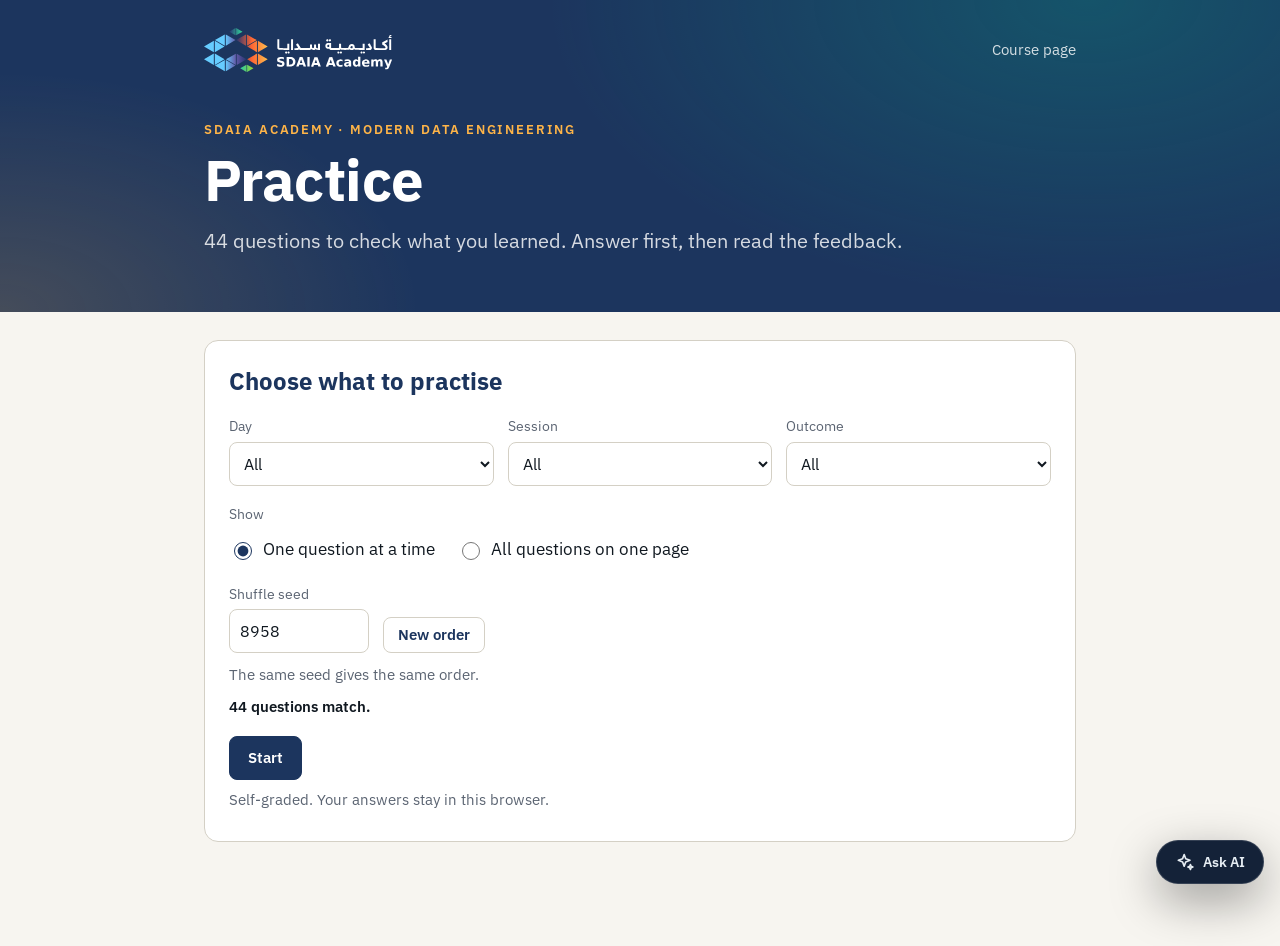
==== commit e67b4388: "Publish ae-306 2027.2.0 from b55d5bf" ====
--- a/practice.html
+++ b/practice.html
@@ -15,7 +15,7 @@
 <div class="top"><div class="logo"></div><nav><a href="index.html">Course page</a></nav></div>
 <div class="kicker">SDAIA Academy · Modern Data Engineering</div>
 <h1>Practice</h1>
-<p>43 questions to check what you learned. Answer first, then read the feedback.</p>
+<p>44 questions to check what you learned. Answer first, then read the feedback.</p>
 </div>
 </header>
 <main class="wrap" id="practice">
@@ -61,6 +61,7 @@
 <li><p>A line ordered on 3 August must be costed at the supplier price valid that day. Which join condition finds it in the price history?</p><ul><li><b>A.</b> price.valid_from &lt;= order_date and (price.valid_to &gt; order_date or valid_to is null)</li><li><b>B.</b> price.valid_from &gt;= order_date, taking the earliest match</li><li><b>C.</b> price.valid_from = order_date</li><li><b>D.</b> the price row with the latest valid_from overall</li></ul></li>
 <li><p>In a state-aware transformation tool, a change to one model's SQL that does not change its output columns forces every model in the project to rebuild.</p><ul><li><b>A.</b> True</li><li><b>B.</b> False</li></ul></li>
 <li><p>The November supplier batch arrives with a negative cost on one product. The contract check fails. What should the pipeline do?</p><ul><li><b>A.</b> Drop the bad row silently and load the rest</li><li><b>B.</b> Load the batch and flag the row for finance to review</li><li><b>C.</b> Replace the negative cost with the product's average cost</li><li><b>D.</b> Stop the refresh so yesterday's mart stays in place, and alert the feed's owner</li></ul></li>
+<li><p>Qafila's order system will rename pack_size to pieces_per_carton in the products extract. Three models read pack_size, and each runs on its own schedule. Which plan keeps every model running through the change?</p><ul><li><b>A.</b> Rename the column and change all three models in one release, deployed together on the same night</li><li><b>B.</b> Add pieces_per_carton beside pack_size, fill both, move each model in turn, then drop pack_size</li><li><b>C.</b> Rename the column and let the contract block each model until its owner has updated it</li><li><b>D.</b> Add pieces_per_carton and fill both columns for good, so that no model ever has to move</li></ul></li>
 <li><p>The supplier API answers 429 Too Many Requests on the third page. What is the right response in the pipeline?</p><ul><li><b>A.</b> Restart the load from the first page</li><li><b>B.</b> Skip the page and continue with the next cursor</li><li><b>C.</b> Wait for the Retry-After interval, then request the same page again</li><li><b>D.</b> Fail the run and alert the team immediately</li></ul></li>
 <li><p>October's supplier batch was blocked for three days and is now fixed. The mart is partitioned by month. What should be re-run?</p><ul><li><b>A.</b> Nothing: tomorrow's scheduled run will pick it up</li><li><b>B.</b> Only the ingestion step for October</li><li><b>C.</b> The whole pipeline for all months since August</li><li><b>D.</b> Only the October partition and the models downstream of it</li></ul></li>
 <li><p>A data contract is only useful if the producer of the feed agrees to it and is told when it is broken.</p><ul><li><b>A.</b> True</li><li><b>B.</b> False</li></ul></li>
@@ -86,7 +87,7 @@
 </section>
 </noscript>
 </main>
-<script type="application/json" id="academy-data">{"v":1,"engine":"1.0.0","build":{"at":"2026-11-15T03:18:58Z","version":"2027.1.0","commit":"11f877b"},"course":{"id":"ae-306","code":"AE-306","title":"Modern Data Engineering","track":"ai-engineering","lang":"en","dir":"ltr","url":"https://sdaiaacademy.github.io/ae-306/","repo":"SDAIAAcademy/ae-306","home":"index.html","outcomes":[{"id":"LO1","text":"Analyse raw transactional extracts with analytical SQL, including window functions and incremental predicates, given three months of synthetic orders, shipments and prices in columnar files"},{"id":"LO2","text":"Implement incremental ingestion from an API and a change feed, keeping supplier history as a slowly changing dimension, given a paginated API and a feed with updates and deletes"},{"id":"LO3","text":"Design a dimensional model at a stated grain and build it as tested, version-controlled transformations, given the finance team's five margin questions"},{"id":"LO4","text":"Build an orchestrated pipeline with a data contract, quality gates, retries and backfills that fails safely when an upstream feed breaks, given a supplier feed that changes its schema without notice"},{"id":"LO5","text":"Configure an open table format with partitioning, schema evolution and time travel, and read it from a second engine, given the margin mart and one schema change"},{"id":"LO6","text":"Classify every field under the national classification levels and apply minimisation, masking and access rules, given the customer and supplier tables"}],"unit":"day","units":[{"n":1,"id":"day1","label":"Day 1","title":"Store and query","sessions":[{"n":1,"label":"Session 1","title":"Platform shapes"},{"n":2,"label":"Session 2","title":"Analytical SQL on a single node"},{"n":3,"label":"Session 3","title":"Window functions"},{"n":4,"label":"Session 4","title":"Columnar files and partitioning"}]},{"n":2,"id":"day2","label":"Day 2","title":"Ingest and clean","sessions":[{"n":1,"label":"Session 1","title":"Ingesting from APIs"},{"n":2,"label":"Session 2","title":"Declarative ingestion pipelines"},{"n":3,"label":"Session 3","title":"Change data capture, merge and history"},{"n":4,"label":"Session 4","title":"Cleaning with dataframes"}]},{"n":3,"id":"day3","label":"Day 3","title":"Model and test","sessions":[{"n":1,"label":"Session 1","title":"Dimensional modelling"},{"n":2,"label":"Session 2","title":"Transformations as code"},{"n":3,"label":"Session 3","title":"Data quality tests and contracts"},{"n":4,"label":"Session 4","title":"Orchestration"}]},{"n":4,"id":"day4","label":"Day 4","title":"Scale and production","sessions":[{"n":1,"label":"Session 1","title":"Open table formats"},{"n":2,"label":"Session 2","title":"Distributed processing when measured"},{"n":3,"label":"Session 3","title":"Streaming fundamentals"},{"n":4,"label":"Session 4","title":"Governance with PDPL and NDMO"}]},{"n":5,"id":"day5","label":"Capstone","title":"Capstone: the margin mart and its defence","sessions":[]}]},"ai":{"context":{"course":"context/course.md","courseJs":"context/course.js","day":null,"llms":"llms.txt"},"tasks":[],"tools":[]},"features":{},"strings":{},"questions":[{"id":"checkpoint-1-q1","type":"single","prompt":"Finance points a dashboard at Qafila's order database and refreshes the monthly margin every five minutes. What breaks first?","options":[{"key":"A","text":"Nothing: the dashboard only reads"},{"key":"B","text":"The sales app slows down while the scans run"},{"key":"C","text":"The database runs out of disk"},{"key":"D","text":"The margin becomes correct because it is live"}],"correct":[1],"answer":null,"tolerance":null,"unit":null,"explanation":"A transactional database is tuned for short reads and writes by key. Repeated full scans take its memory and locks from the orders being placed.","misconceptions":["Assumes reads cannot hurt writes; long scans compete with the order flow for the same database","","Blames the storage size; three months of orders is small, the access pattern is the problem","Confuses freshness with correctness; a live query still counts the cancelled orders"],"lo":["LO1"],"day":1,"session":1,"slide":{"deck":"day1","id":"checkpoint-1","title":"The dashboard on the order database"},"level":null,"pool":"checkpoint"},{"id":"checkpoint-2-q1","type":"single","prompt":"Your September revenue is 7 percent above finance's reference and the margin percentage is almost the same. Which check do you run first?","options":[{"key":"A","text":"Compare every price with the ERP"},{"key":"B","text":"Check the currency conversion"},{"key":"C","text":"Count rows against distinct order-line keys"},{"key":"D","text":"Round each line before summing"}],"correct":[2],"answer":null,"tolerance":null,"unit":null,"explanation":"Revenue and cost inflated by the same factor means extra rows. Rows against distinct keys at the expected grain finds them in one query.","misconceptions":["Starts from the prices; a wrong price moves cost alone and would shift the percentage","Starts from the currency; Qafila sells in riyals only, so no conversion touches revenue","","Starts from rounding; rounding moves riyals, not millions"],"lo":["LO1"],"day":1,"session":2,"slide":{"deck":"day1","id":"checkpoint-2","title":"Above the reference"},"level":null,"pool":"checkpoint"},{"id":"checkpoint-3-q1","type":"single","prompt":"Your margin-to-date keeps growing across August, September and October instead of restarting on the first of each month. What is missing?","options":[{"key":"A","text":"PARTITION BY month in the window"},{"key":"B","text":"ORDER BY month instead of order_date"},{"key":"C","text":"A GROUP BY month around the query"},{"key":"D","text":"ROWS BETWEEN 30 PRECEDING AND CURRENT ROW"}],"correct":[0],"answer":null,"tolerance":null,"unit":null,"explanation":"The partition decides where a window starts again. Without it the whole table is one partition, so the total runs from the first day to the last.","misconceptions":["","Confuses order with partition; ordering decides 'so far', not where the total restarts","Moves the problem to GROUP BY, which collapses the days the running total needs","Treats the frame as the restart; the frame sets how far back, inside a partition"],"lo":["LO1"],"day":1,"session":3,"slide":{"deck":"day1","id":"checkpoint-3","title":"A running total that never resets"},"level":null,"pool":"checkpoint"},{"id":"checkpoint-4-q1","type":"single","prompt":"The lines are partitioned by month, yet a query for September still scans all three folders. The filter is WHERE strftime(order_date, '%Y-%m') = '2026-09'. Why?","options":[{"key":"A","text":"Parquet cannot prune folders"},{"key":"B","text":"The row groups are not sorted"},{"key":"C","text":"Three folders are too few to prune"},{"key":"D","text":"The filter is on order_date, not on the partition column month"}],"correct":[3],"answer":null,"tolerance":null,"unit":null,"explanation":"The reader prunes folders by the partition column's value. A filter on another column, even one that implies the month, cannot be matched to folder names.","misconceptions":["Blames the file format; Parquet partitions prune when the filter names them","Blames the row groups; statistics work inside a file, the folders are skipped before that","Blames the size; pruning does not depend on how big the folders are",""],"lo":["LO5"],"day":1,"session":4,"slide":{"deck":"day1","id":"checkpoint-4","title":"The query that reads everything"},"level":null,"pool":"checkpoint"},{"id":"review-day-1-q1","type":"single","prompt":"Tonight's extract re-sends the lines of 2 November, as it did for 14 September. Which rule in your margin query keeps the report right without anyone noticing?","options":[{"key":"A","text":"Exclude the lines of 14 September"},{"key":"B","text":"Keep one row per order and line number"},{"key":"C","text":"Keep confirmed orders only"},{"key":"D","text":"Report the margin percentage only"}],"correct":[1],"answer":null,"tolerance":null,"unit":null,"explanation":"A rule stated on the grain (one row per order line) catches every re-sent batch, on any date, before it reaches a sum.","misconceptions":["Filters the symptom on one day; the next re-sent day is a different date","","Confuses the two defects; status removes cancelled orders, not repeated lines","Hides the extra rows in a ratio; the riyal totals stay inflated"],"lo":["LO1"],"day":2,"session":null,"slide":{"deck":"day2","id":"review-day-1","title":"The re-sent batch, one day later"},"level":null,"pool":"checkpoint"},{"id":"checkpoint-1-q1","type":"single","prompt":"A colleague's supplier load stores the cursor correctly, but after a crash and a re-run the table holds twice the rows for one day. Which decision was missing?","options":[{"key":"A","text":"A smaller page size"},{"key":"B","text":"Keeping the cursor in a file"},{"key":"C","text":"More retries on 429"},{"key":"D","text":"A key on the record version, enforced on insert"}],"correct":[3],"answer":null,"tolerance":null,"unit":null,"explanation":"A crash between inserting and storing the cursor makes the next run fetch the same records. Only a key turns that repeat into nothing.","misconceptions":["Treats speed as the problem; a smaller page size changes how many requests, not how many copies","Moves the cursor somewhere else; it was already correct, the duplicates come from re-fetching","Retries the request more; the duplicates were fetched successfully, twice",""],"lo":["LO2"],"day":2,"session":1,"slide":{"deck":"day2","id":"checkpoint-1","title":"The doubled table"},"level":null,"pool":"checkpoint"},{"id":"checkpoint-2-q1","type":"single","prompt":"The supplier API starts sending incoterm. Qafila's raw layer and its margin mart both read the feed. What should happen in each?","options":[{"key":"A","text":"Raw adds the column; the mart waits until a model uses it"},{"key":"B","text":"Raw drops it; the mart adds it"},{"key":"C","text":"Both fail until someone approves"},{"key":"D","text":"Both add it automatically"}],"correct":[0],"answer":null,"tolerance":null,"unit":null,"explanation":"Raw keeps what arrived, so nothing is lost. The mart changes only through a reviewed model, so its meaning never changes by accident.","misconceptions":["","Throws away evidence at the layer meant to keep everything as received","Stops every load for a change that breaks nothing yet","Lets an unreviewed field change the meaning of finance's tables"],"lo":["LO2"],"day":2,"session":2,"slide":{"deck":"day2","id":"checkpoint-2","title":"The column that appeared"},"level":null,"pool":"checkpoint"},{"id":"checkpoint-3-q1","type":"single","prompt":"Two updates for supplier S-15 reach your pipeline. The second to arrive has a lower log position than the first. Which one should your copy keep?","options":[{"key":"A","text":"The one that arrived last"},{"key":"B","text":"The one with the later outer ts_ms"},{"key":"C","text":"The one with the higher log position"},{"key":"D","text":"Either: they will reconcile later"}],"correct":[2],"answer":null,"tolerance":null,"unit":null,"explanation":"The log position is the order in which the source database committed the changes. Only that order reproduces the source table.","misconceptions":["Trusts arrival order, which the transport can change","Trusts the send time, which records when the event left, not when the change committed","","Avoids the decision; the copy then holds an arbitrary version"],"lo":["LO2"],"day":2,"session":3,"slide":{"deck":"day2","id":"checkpoint-3","title":"Two events, which one wins?"},"level":null,"pool":"checkpoint"},{"id":"checkpoint-4-q1","type":"single","prompt":"A price is 61.99 USD per carton of 6. Your colleague converts to riyals, rounds to two decimals, then divides by 6 and rounds again. The ERP shows a different halala. What do you change?","options":[{"key":"A","text":"Divide by 6 before converting the currency"},{"key":"B","text":"Round once, after both steps"},{"key":"C","text":"Round the ERP's value the same way"},{"key":"D","text":"Store the cost as a 64-bit float"}],"correct":[1],"answer":null,"tolerance":null,"unit":null,"explanation":"Currency and unit are both multiplications, so their order does not matter. Rounding in between does: each rounding can move the result by half a unit of the last digit.","misconceptions":["Treats the order of two multiplications as the cause; they commute","","Changes the data to hide the rule; the ERP is the reference, not the error","Moves the problem to a wider type; the double rounding remains"],"lo":["LO3"],"day":2,"session":4,"slide":{"deck":"day2","id":"checkpoint-4","title":"Where rounding goes"},"level":null,"pool":"checkpoint"},{"id":"review-day-2-q1","type":"single","prompt":"Jumeirah Canning moved from the UAE to Saudi Arabia on 1 September. Finance asks for August's margin by supplier country. Which supplier table gives the right answer?","options":[{"key":"A","text":"The type 2 history, joined on the order's creation time"},{"key":"B","text":"The merged copy of the supplier table"},{"key":"C","text":"The snapshot of 1 August"},{"key":"D","text":"The change feed itself"}],"correct":[0],"answer":null,"tolerance":null,"unit":null,"explanation":"Only the history knows which version was valid when each order was placed. The copy knows only the present.","misconceptions":["","Uses today's state for last month's orders: August's orders move to Saudi Arabia","Uses the state before every change, wrong for any order after a change","Reads raw events, which hold changes, not the state at a moment"],"lo":["LO2"],"day":3,"session":null,"slide":{"deck":"day3","id":"review-day-2","title":"A supplier moves country"},"level":null,"pool":"checkpoint"},{"id":"checkpoint-1-q1","type":"single","prompt":"Freight is charged per shipment, one shipment per order, and finance wants margin after freight by product category. What do you add to the star?","options":[{"key":"A","text":"Join shipments to the fact in each report"},{"key":"B","text":"Freight as an attribute of the customer"},{"key":"C","text":"A freight fact on the line, allocated by a stated rule"},{"key":"D","text":"One freight total per month, outside the star"}],"correct":[2],"answer":null,"tolerance":null,"unit":null,"explanation":"A category is a property of the line, so freight must reach the line's grain. Allocation does that, and the rule is written down where finance can agree to it.","misconceptions":["Repeats the shipment's freight on every line: the sum multiplies it","Puts a measure in a dimension, where it cannot be summed by category","","Answers a different question; the total is right but no category can be computed"],"lo":["LO3"],"day":3,"session":1,"slide":{"deck":"day3","id":"checkpoint-1","title":"Where does freight go?"},"level":null,"pool":"checkpoint"},{"id":"checkpoint-2-q1","type":"single","prompt":"You change the rows stg.orders returns. Qafila's project has eleven models. Which ones does a state-aware plan rebuild?","options":[{"key":"A","text":"All eleven"},{"key":"B","text":"stg.orders and the models downstream of it"},{"key":"C","text":"stg.orders only"},{"key":"D","text":"stg.orders and the raw tables it reads"}],"correct":[1],"answer":null,"tolerance":null,"unit":null,"explanation":"A change to the rows of a model can change every model that reads it, directly or not. Models that do not depend on it cannot change.","misconceptions":["Rebuilds everything like a scheduler without state; correct but wasteful","","Treats every change as non-breaking: the fact would keep the old orders","Confuses downstream with upstream; raw tables are inputs, not models"],"lo":["LO3"],"day":3,"session":2,"slide":{"deck":"day3","id":"checkpoint-2","title":"What rebuilds?"},"level":null,"pool":"checkpoint"},{"id":"checkpoint-3-q1","type":"single","prompt":"The contract fails on a renamed column during the night run, and finance opens the margin report in the morning. What should they find?","options":[{"key":"A","text":"A margin computed from whatever columns matched"},{"key":"B","text":"An empty report until the feed is fixed"},{"key":"C","text":"A margin with unit_cost mapped to cost automatically"},{"key":"D","text":"Yesterday's margin, labelled with its last refresh"}],"correct":[3],"answer":null,"tolerance":null,"unit":null,"explanation":"Failing safely means the last good state stays in place and says how old it is, while the owner named in the contract is alerted.","misconceptions":["Lets a batch that broke its contract reach the report","Removes a correct report to signal a problem upstream","Guesses the producer's intent without the producer",""],"lo":["LO4"],"day":3,"session":3,"slide":{"deck":"day3","id":"checkpoint-3","title":"The night run"},"level":null,"pool":"checkpoint"},{"id":"checkpoint-4-q1","type":"single","prompt":"Four failures in last week's runs. Which one should a retry policy handle?","options":[{"key":"A","text":"The supplier API timed out after 30 seconds"},{"key":"B","text":"The contract found a negative cost"},{"key":"C","text":"A model divides by a column that was renamed"},{"key":"D","text":"The warehouse disk is full"}],"correct":[0],"answer":null,"tolerance":null,"unit":null,"explanation":"A retry helps only when a second attempt can succeed with nothing changed. A timeout can; a bad batch, a broken model or a full disk cannot.","misconceptions":["","Retries a data problem; the same batch fails the same rule again","Retries a code defect; the model fails the same way every time","Retries a capacity problem with more load on the same disk"],"lo":["LO4"],"day":3,"session":4,"slide":{"deck":"day3","id":"checkpoint-4","title":"Retry or block?"},"level":null,"pool":"checkpoint"},{"id":"review-day-3-q1","type":"single","prompt":"Last night the supplier API timed out twice and then answered, and the contract check failed on the November batch. What should the run log show?","options":[{"key":"A","text":"The supplier load failed; nothing else ran"},{"key":"B","text":"Everything refreshed, with two warnings"},{"key":"C","text":"The load succeeded after retries; the check failed; the prices and the mart were not refreshed"},{"key":"D","text":"The check was retried three times and then skipped"}],"correct":[2],"answer":null,"tolerance":null,"unit":null,"explanation":"Retries absorb the transport's failure; the blocking check stops everything downstream of the broken batch. The log must say both, and what stayed in place.","misconceptions":["Treats the retried timeout as the failure; it succeeded on the third attempt","Lets the mart refresh past a failed blocking check","","Retries a data failure that a second read cannot fix"],"lo":["LO4"],"day":4,"session":null,"slide":{"deck":"day4","id":"review-day-3","title":"The run that half failed"},"level":null,"pool":"checkpoint"},{"id":"checkpoint-1-q1","type":"single","prompt":"An analyst renames cost to unit_cost in the Iceberg margin table. What happens to the Parquet files written in August?","options":[{"key":"A","text":"They are rewritten with the new name"},{"key":"B","text":"Nothing: they are read by column id under the new name"},{"key":"C","text":"They read the column as null from now on"},{"key":"D","text":"They are dropped with the old snapshots"}],"correct":[1],"answer":null,"tolerance":null,"unit":null,"explanation":"Iceberg tracks each column by an id stored in the data files' metadata. A rename changes the name attached to the id, so no file changes.","misconceptions":["Assumes a schema change rewrites data, as an ALTER on some databases does","","Matches columns by name, which is what table formats avoid","Confuses the schema with the snapshot: renames do not expire history"],"lo":["LO5"],"day":4,"session":1,"slide":{"deck":"day4","id":"checkpoint-1","title":"The rename"},"level":null,"pool":"checkpoint"},{"id":"checkpoint-2-q1","type":"single","prompt":"Your largest table is 3 GB of order lines and your laptop has 16 GB of memory. A colleague proposes a Spark cluster for the nightly margin. What do you answer?","options":[{"key":"A","text":"Yes: Spark is the standard for data engineering"},{"key":"B","text":"Yes, once the table passes 4 GB"},{"key":"C","text":"Wait until finance complains about speed"},{"key":"D","text":"One node, and measure again when the data grows"}],"correct":[3],"answer":null,"tolerance":null,"unit":null,"explanation":"3 GB fits in memory with room for the query. A single engine has no shuffle and no scheduling. The measurement, repeated as data grows, tells you when that changes.","misconceptions":["Chooses by habit: the data fits one machine several times over","Assumes memory is the only limit; the measurement decides, not a rule of thumb","Avoids the decision; the nightly job runs today and needs an engine",""],"lo":["LO4"],"day":4,"session":2,"slide":{"deck":"day4","id":"checkpoint-2","title":"Which engine?"},"level":null,"pool":"checkpoint"},{"id":"checkpoint-3-q1","type":"single","prompt":"Operations wants yesterday's deliveries on the screen each morning; finance closes the month from the batch. Which watermark fits operations?","options":[{"key":"A","text":"Short, with the late events logged and the batch reconciling"},{"key":"B","text":"Three days, so nothing is ever dropped"},{"key":"C","text":"No watermark: count events as they arrive"},{"key":"D","text":"Replace the stream with the nightly batch"}],"correct":[0],"answer":null,"tolerance":null,"unit":null,"explanation":"Operations values speed and accepts a small, known shortfall. Finance's completeness comes from the batch, and the reconciliation keeps the two honest.","misconceptions":["","Waits for completeness that finance's batch already provides","Uses arrival time, which puts late deliveries on the wrong day","Discards the stream's purpose; the batch is a day behind operations"],"lo":["LO4"],"day":4,"session":3,"slide":{"deck":"day4","id":"checkpoint-3","title":"One hour or one day?"},"level":null,"pool":"checkpoint"},{"id":"checkpoint-4-q1","type":"single","prompt":"A customer asked to be erased. The row is gone from today's table, but last month's Iceberg snapshot still holds the contact data. What removes it?","options":[{"key":"A","text":"A masked view on the current table"},{"key":"B","text":"Moving the snapshot to cheaper storage"},{"key":"C","text":"Expire the snapshots that hold it and delete their files"},{"key":"D","text":"Reclassifying the old snapshot as Restricted"}],"correct":[2],"answer":null,"tolerance":null,"unit":null,"explanation":"Time travel keeps every snapshot readable. Only expiring them, and deleting the files no snapshot references, removes the data.","misconceptions":["Masks the view while the data stays readable through time travel","Moves the data to a less used place without removing it","","Classifies without acting; a label does not erase anything"],"lo":["LO6"],"day":4,"session":4,"slide":{"deck":"day4","id":"checkpoint-4","title":"Still in last month's snapshot"},"level":null,"pool":"checkpoint"},{"id":"de-lo1-cancelled","type":"single","prompt":"The old margin report shows August revenue 4% above finance's figure. The order lines carry an order status. What should you check first?","options":[{"key":"A","text":"Whether DuckDB reads the CSV dates in the wrong time zone"},{"key":"B","text":"Whether the August file is missing its last day of orders"},{"key":"C","text":"Whether the report rounds each line before summing it"},{"key":"D","text":"Whether cancelled orders are still counted as revenue"}],"correct":[3],"answer":null,"tolerance":null,"unit":null,"explanation":"A gap of several percent in one direction points to rows that should be excluded; cancelled orders were 913,673 SAR of August in the lab.","misconceptions":["A time-zone shift moves a few orders across a midnight, not 4% of a month, and it moves them both ways.","A missing day would make the report lower than finance, not higher.","Rounding moves totals by halalas, not by four percent.",""],"lo":["LO1"],"day":1,"session":2,"slide":null,"level":"analyze","pool":"practice"},{"id":"de-lo1-running","type":"single","prompt":"You need each customer's running total of revenue by order date. Which query shape gives it without collapsing the rows?","options":[{"key":"A","text":"GROUP BY customer_id, order_date with sum(revenue)"},{"key":"B","text":"sum(revenue) OVER (PARTITION BY customer_id ORDER BY order_date)"},{"key":"C","text":"sum(revenue) OVER (ORDER BY customer_id, order_date)"},{"key":"D","text":"A self-join of orders on customer_id and an earlier order_date"}],"correct":[1],"answer":null,"tolerance":null,"unit":null,"explanation":"A window function partitioned by customer and ordered by date keeps every row and accumulates within each customer.","misconceptions":["GROUP BY returns one total per customer and day, not a running total.","","Without PARTITION BY the running total carries over from one customer to the next.","The self-join works but multiplies rows and is far slower; it is what window functions replace."],"lo":["LO1"],"day":1,"session":3,"slide":null,"level":"apply","pool":"practice"},{"id":"de-lo1-prune","type":"single","prompt":"The same order lines are written to two Parquet files. A query for one date reads 2 of 15 row groups in the file sorted by date, and 7 of 7 in the unsorted file. Why?","options":[{"key":"A","text":"DuckDB caches the sorted file in memory after the first read"},{"key":"B","text":"Sorting compresses the file so that fewer row groups exist"},{"key":"C","text":"Min and max statistics per row group only exclude groups when values are clustered"},{"key":"D","text":"Unsorted files have no statistics, so DuckDB must read everything"}],"correct":[2],"answer":null,"tolerance":null,"unit":null,"explanation":"Each row group keeps min and max values; when dates are scattered every group's range covers the date, so none can be skipped.","misconceptions":["Both runs read from disk; caching does not explain which row groups are opened.","The sorted file has more row groups, not fewer; compression is not what skips them.","","Both files have statistics; in the unsorted file they are too wide to exclude anything."],"lo":["LO1"],"day":1,"session":4,"slide":null,"level":"analyze","pool":"practice"},{"id":"de-lo1-incremental","type":"tf","prompt":"An incremental load that selects rows with updated_at greater than the last stored value can miss rows that arrive late with an older updated_at.","options":[{"key":"A","text":"True"},{"key":"B","text":"False"}],"correct":[0],"answer":null,"tolerance":null,"unit":null,"explanation":"A strict high-water mark skips any row stamped before the stored value, which is why loads keep a look-back window or a key-based merge.","misconceptions":["","A row written late can carry an earlier timestamp than rows already loaded; the predicate never selects it again."],"lo":["LO1"],"day":1,"session":2,"slide":null,"level":"understand","pool":"practice"},{"id":"de-lo2-rerun","type":"single","prompt":"The supplier API pipeline is re-run after a crash halfway through. Which design guarantees the re-run adds no duplicate price versions?","options":[{"key":"A","text":"Sorting the API pages by price_id before inserting them"},{"key":"B","text":"Deleting the table before each run and loading everything again"},{"key":"C","text":"Storing the cursor before the rows are inserted"},{"key":"D","text":"Inserting with a key of (price_id, updated_at) and ignoring rows that exist"}],"correct":[3],"answer":null,"tolerance":null,"unit":null,"explanation":"A key per version makes each insert idempotent, so pages loaded before the crash are skipped on the re-run.","misconceptions":["Order does not stop the same row from being inserted twice.","A full reload avoids duplicates but discards the history of versions the API no longer serves.","Saving the cursor first loses the rows of the failed page: they are never requested again.",""],"lo":["LO2"],"day":2,"session":1,"slide":null,"level":"apply","pool":"practice"},{"id":"de-lo2-scd","type":"single","prompt":"A supplier changes its payment terms on 14 September. In a type 2 supplier dimension, what happens?","options":[{"key":"A","text":"The old row is closed at 14 September and a new row starts then"},{"key":"B","text":"The supplier's row is updated in place with the new terms"},{"key":"C","text":"A new column holds the previous payment terms"},{"key":"D","text":"The supplier is deleted and inserted with a new supplier_id"}],"correct":[0],"answer":null,"tolerance":null,"unit":null,"explanation":"Type 2 keeps every version with a validity range, so an order from August still joins the terms it was placed under.","misconceptions":["","Updating in place is type 1: August orders would then show September's terms.","A previous-value column is type 3; it keeps one earlier value, not the full history.","Changing the business key breaks every join from orders and history to the supplier."],"lo":["LO2"],"day":2,"session":3,"slide":null,"level":"apply","pool":"practice"},{"id":"de-lo2-lsn","type":"single","prompt":"Two change events for supplier S-15 arrive out of order: the update at log position 812 arrives before the one at 790. How should the merge decide which is current?","options":[{"key":"A","text":"By the event's source timestamp rounded to the minute"},{"key":"B","text":"By the event with more non-null fields"},{"key":"C","text":"By arrival order, since the latest arrival is the newest change"},{"key":"D","text":"By the larger log position, since the log records the commit order"}],"correct":[3],"answer":null,"tolerance":null,"unit":null,"explanation":"The log sequence number orders commits in the source database; arrival order depends on the network.","misconceptions":["Rounded timestamps can tie, and clocks can differ; the log position cannot.","Field counts say nothing about which change happened later.","Arrival order is what went wrong here: 812 arrived first but 790 committed first.",""],"lo":["LO2"],"day":2,"session":3,"slide":null,"level":"analyze","pool":"practice"},{"id":"de-lo2-delete","type":"tf","prompt":"In a change feed, a delete event carries the deleted row's values in its 'before' field, not its 'after' field.","options":[{"key":"A","text":"True"},{"key":"B","text":"False"}],"correct":[0],"answer":null,"tolerance":null,"unit":null,"explanation":"A delete has no after-image; the before-image is the only place the key of the deleted row appears.","misconceptions":["","The after field of a delete is empty; reading it loses the key of the deleted supplier."],"lo":["LO2"],"day":2,"session":3,"slide":null,"level":"understand","pool":"practice"},{"id":"de-lo3-freight","type":"single","prompt":"Freight is recorded per shipment, and a shipment carries several order lines. After joining shipments to order lines, total freight is 3.9 times the shipments table. What went wrong?","options":[{"key":"A","text":"Freight is in a different currency from revenue"},{"key":"B","text":"Some shipments have no order lines"},{"key":"C","text":"The join should have been a left join"},{"key":"D","text":"Freight was repeated on every line of the shipment instead of allocated"}],"correct":[3],"answer":null,"tolerance":null,"unit":null,"explanation":"Joining a coarser grain to a finer one repeats the coarse value on each row; it must be allocated across the lines.","misconceptions":["A currency mismatch would scale every row by one rate, not by the number of lines.","Shipments with no lines would lower the total, not multiply it.","Join type changes which rows survive, not how often freight repeats.",""],"lo":["LO3"],"day":3,"session":1,"slide":null,"level":"analyze","pool":"practice"},{"id":"de-lo3-grain","type":"single","prompt":"Finance asks for margin by product category and by customer city. What is the coarsest grain of the fact that answers both?","options":[{"key":"A","text":"One row per order"},{"key":"B","text":"One row per order line"},{"key":"C","text":"One row per customer and month"},{"key":"D","text":"One row per product and month"}],"correct":[1],"answer":null,"tolerance":null,"unit":null,"explanation":"Category belongs to the product on the line and city to the customer on the order, so only the line carries both.","misconceptions":["An order mixes products of several categories, so its margin cannot be split by category.","","Aggregating by customer loses which products were sold.","Aggregating by product loses which customers bought them."],"lo":["LO3"],"day":3,"session":1,"slide":null,"level":"apply","pool":"practice"},{"id":"de-lo3-asof","type":"single","prompt":"A line ordered on 3 August must be costed at the supplier price valid that day. Which join condition finds it in the price history?","options":[{"key":"A","text":"price.valid_from \u003c= order_date and (price.valid_to > order_date or valid_to is null)"},{"key":"B","text":"price.valid_from >= order_date, taking the earliest match"},{"key":"C","text":"price.valid_from = order_date"},{"key":"D","text":"the price row with the latest valid_from overall"}],"correct":[0],"answer":null,"tolerance":null,"unit":null,"explanation":"The valid row is the one whose range contains the order date; an open range means it is still current.","misconceptions":["","That picks the first price after the order, a price the line was never sold under.","Prices rarely change on the exact day of an order, so most lines would find no cost.","The latest price is today's; it re-prices every past line at the current cost."],"lo":["LO3"],"day":3,"session":1,"slide":null,"level":"apply","pool":"practice"},{"id":"de-lo3-state","type":"tf","prompt":"In a state-aware transformation tool, a change to one model's SQL that does not change its output columns forces every model in the project to rebuild.","options":[{"key":"A","text":"True"},{"key":"B","text":"False"}],"correct":[1],"answer":null,"tolerance":null,"unit":null,"explanation":"Only the changed model and its downstream models are affected, and a non-breaking change can rebuild only the model itself, as Lab 3.2 showed with one rebuild.","misconceptions":["The tool compares versions of each model and skips those whose definition and inputs are unchanged.",""],"lo":["LO3"],"day":3,"session":2,"slide":null,"level":"understand","pool":"practice"},{"id":"de-lo4-block","type":"single","prompt":"The November supplier batch arrives with a negative cost on one product. The contract check fails. What should the pipeline do?","options":[{"key":"A","text":"Drop the bad row silently and load the rest"},{"key":"B","text":"Load the batch and flag the row for finance to review"},{"key":"C","text":"Replace the negative cost with the product's average cost"},{"key":"D","text":"Stop the refresh so yesterday's mart stays in place, and alert the feed's owner"}],"correct":[3],"answer":null,"tolerance":null,"unit":null,"explanation":"A blocking check keeps a broken feed from reaching the mart; the owner fixes the feed and the month is backfilled.","misconceptions":["Silent drops hide the defect from the feed's owner, so it returns next month.","Once loaded, the wrong cost reaches finance's report before anyone reviews it.","An invented cost is still wrong, and now nobody can tell it was invented.",""],"lo":["LO4"],"day":3,"session":3,"slide":null,"level":"apply","pool":"practice"},{"id":"de-lo4-retry","type":"single","prompt":"The supplier API answers 429 Too Many Requests on the third page. What is the right response in the pipeline?","options":[{"key":"A","text":"Restart the load from the first page"},{"key":"B","text":"Skip the page and continue with the next cursor"},{"key":"C","text":"Wait for the Retry-After interval, then request the same page again"},{"key":"D","text":"Fail the run and alert the team immediately"}],"correct":[2],"answer":null,"tolerance":null,"unit":null,"explanation":"A 429 is temporary: retrying the same page after the stated wait loses nothing and duplicates nothing.","misconceptions":["Restarting wastes requests, and the limit will be hit again at the same place.","Skipping a page loses its rows for good, since the cursor has moved past them.","","Failing on a temporary limit makes the pipeline fragile for no reason."],"lo":["LO4"],"day":3,"session":4,"slide":null,"level":"apply","pool":"practice"},{"id":"de-lo4-backfill","type":"single","prompt":"October's supplier batch was blocked for three days and is now fixed. The mart is partitioned by month. What should be re-run?","options":[{"key":"A","text":"Nothing: tomorrow's scheduled run will pick it up"},{"key":"B","text":"Only the ingestion step for October"},{"key":"C","text":"The whole pipeline for all months since August"},{"key":"D","text":"Only the October partition and the models downstream of it"}],"correct":[3],"answer":null,"tolerance":null,"unit":null,"explanation":"A backfill of the affected partition rebuilds what the fix changed and leaves the other months untouched.","misconceptions":["Tomorrow's run processes tomorrow's partition, not October's.","Ingesting the batch without rebuilding the models leaves the mart unchanged.","Rebuilding every month costs more and risks changing figures finance has signed off.",""],"lo":["LO4"],"day":3,"session":4,"slide":null,"level":"analyze","pool":"practice"},{"id":"de-lo4-owner","type":"tf","prompt":"A data contract is only useful if the producer of the feed agrees to it and is told when it is broken.","options":[{"key":"A","text":"True"},{"key":"B","text":"False"}],"correct":[0],"answer":null,"tolerance":null,"unit":null,"explanation":"A contract is an agreement between producer and consumer; a check the producer never hears about only blocks, it never fixes.","misconceptions":["","Without the producer, the same violation returns with every batch and the mart stays blocked."],"lo":["LO4"],"day":3,"session":3,"slide":null,"level":"understand","pool":"practice"},{"id":"de-lo5-hidden","type":"single","prompt":"The Iceberg mart is partitioned by month(order_date). An analyst filters on order_date between 1 and 15 September. What must the analyst add to the query to skip other months?","options":[{"key":"A","text":"A filter on the order_month partition column"},{"key":"B","text":"A hint naming the September data files"},{"key":"C","text":"Nothing: the engine derives the partition from the order_date filter"},{"key":"D","text":"A cast of order_date to a month string"}],"correct":[2],"answer":null,"tolerance":null,"unit":null,"explanation":"Hidden partitioning stores the transform in the table metadata, so a filter on the source column prunes partitions by itself.","misconceptions":["Iceberg exposes no partition column to filter; the transform is applied for you.","Readers never name data files; the metadata lists them.","","Casting the column hides the predicate from the planner and can stop pruning."],"lo":["LO5"],"day":4,"session":1,"slide":null,"level":"apply","pool":"practice"},{"id":"de-lo5-snapshot","type":"single","prompt":"Finance asks why the September margin changed since last week's report. The mart is an Iceberg table. What answers it fastest?","options":[{"key":"A","text":"Restore last week's backup into a second database"},{"key":"B","text":"Query the table as of last week's snapshot and compare"},{"key":"C","text":"Re-run the pipeline on last week's raw files"},{"key":"D","text":"Read the transformation code's commit history"}],"correct":[1],"answer":null,"tolerance":null,"unit":null,"explanation":"Each commit leaves a snapshot, so the table as it was last week can be read directly and compared.","misconceptions":["A restore works but takes far longer and needs a backup to exist.","","Re-running assumes the raw files and code are unchanged, which is the question.","Code history shows what changed in the logic, not in the data."],"lo":["LO5"],"day":4,"session":1,"slide":null,"level":"apply","pool":"practice"},{"id":"de-lo5-evolve","type":"tf","prompt":"Adding a column to an Iceberg table rewrites every existing data file.","options":[{"key":"A","text":"True"},{"key":"B","text":"False"}],"correct":[1],"answer":null,"tolerance":null,"unit":null,"explanation":"Schema changes are metadata operations; old files return null for the new column when they are read.","misconceptions":["Column ids in the metadata let readers map old files to the new schema without rewriting them.",""],"lo":["LO5"],"day":4,"session":1,"slide":null,"level":"understand","pool":"practice"},{"id":"de-lo5-engines","type":"single","prompt":"PyIceberg writes the mart and DuckDB reads it. DuckDB returns fewer rows than PyIceberg reports. What is the most likely cause?","options":[{"key":"A","text":"DuckDB reads an older metadata file than the latest snapshot"},{"key":"B","text":"DuckDB cannot read Parquet written by PyIceberg"},{"key":"C","text":"DuckDB applies a default row limit to Iceberg scans"},{"key":"D","text":"Iceberg tables lose rows when read by a second engine"}],"correct":[0],"answer":null,"tolerance":null,"unit":null,"explanation":"Each engine reads the snapshot its metadata pointer names; pointing it at a stale metadata file shows an earlier state.","misconceptions":["","Both use standard Parquet; an unreadable file would raise an error, not return fewer rows.","There is no default row limit on a scan; a limit would appear in the query.","Engines read the same files; Lab 4.1 showed identical results at both snapshots."],"lo":["LO5"],"day":4,"session":1,"slide":null,"level":"analyze","pool":"practice"},{"id":"de-lo6-contact","type":"single","prompt":"Under the national classification levels, how is the mobile number of a customer's contact person classified?","options":[{"key":"A","text":"Public, because the customer is a business"},{"key":"B","text":"Restricted, because it is personally identifiable"},{"key":"C","text":"Top Secret, because it is personal data"},{"key":"D","text":"It needs no classification, because it is not a government record"}],"correct":[1],"answer":null,"tolerance":null,"unit":null,"explanation":"The policy's examples of Restricted data include personally identifiable information such as names and phone numbers.","misconceptions":["The business is not the person: the number identifies an individual.","","Top Secret is for damage to national interests; personal data alone does not reach it.","The policy applies to all data the entity holds, whatever its origin."],"lo":["LO6"],"day":4,"session":4,"slide":null,"level":"apply","pool":"practice"},{"id":"de-lo6-minimise","type":"single","prompt":"The margin mart needs customer city and type. The raw customer table also has contact name, mobile and e-mail. What does minimisation require?","options":[{"key":"A","text":"Leaving the three contact fields out of the mart altogether"},{"key":"B","text":"Encrypting the whole mart at rest"},{"key":"C","text":"Masking the three contact fields in the mart"},{"key":"D","text":"Restricting the mart to the finance team"}],"correct":[0],"answer":null,"tolerance":null,"unit":null,"explanation":"The PDPL limits personal data to the minimum necessary for the purpose; fields the margin does not need should not be there at all.","misconceptions":["","Encryption protects data at rest but keeps fields the purpose does not need.","Masking is for fields a role needs in some form; these are not needed.","Access rules limit who sees the data, not how much of it is collected."],"lo":["LO6"],"day":4,"session":4,"slide":null,"level":"apply","pool":"practice"},{"id":"de-lo6-access","type":"single","prompt":"The analyst's database has a masked customers view. Which test shows the analyst cannot reach the raw mobile numbers?","options":[{"key":"A","text":"Checking that the view's mobile column contains asterisks"},{"key":"B","text":"Reviewing the SQL that defines the masked view"},{"key":"C","text":"Attempting to read the raw customers table from the analyst's connection and expecting it to fail"},{"key":"D","text":"Counting the rows of the masked view"}],"correct":[2],"answer":null,"tolerance":null,"unit":null,"explanation":"A masked view proves nothing if the raw table is still readable; the access test must try the raw table and fail.","misconceptions":["The view can be masked while the raw table beside it is open.","Reading the code is a review, not a test of what the role can actually reach.","","Row counts say nothing about which columns are exposed."],"lo":["LO6"],"day":4,"session":4,"slide":null,"level":"analyze","pool":"practice"},{"id":"de-lo6-erasure","type":"tf","prompt":"After a customer is deleted from the source table, its data can still be read from type 2 history rows and from earlier table snapshots.","options":[{"key":"A","text":"True"},{"key":"B","text":"False"}],"correct":[0],"answer":null,"tolerance":null,"unit":null,"explanation":"History tables and snapshots keep old versions by design, so erasure must also close history and expire snapshots.","misconceptions":["","Deleting the current row leaves every earlier version in history and in each snapshot until they are expired."],"lo":["LO6"],"day":4,"session":4,"slide":null,"level":"understand","pool":"practice"}]}</script>
+<script type="application/json" id="academy-data">{"v":1,"engine":"1.0.0","build":{"at":"2026-11-24T16:23:26Z","version":"2027.2.0","commit":"b55d5bf"},"course":{"id":"ae-306","code":"AE-306","title":"Modern Data Engineering","track":"ai-engineering","lang":"en","dir":"ltr","url":"https://sdaiaacademy.github.io/ae-306/","repo":"SDAIAAcademy/ae-306","home":"index.html","outcomes":[{"id":"LO1","text":"Analyse raw transactional extracts with analytical SQL, including window functions and incremental predicates, given three months of synthetic orders, shipments and prices in columnar files"},{"id":"LO2","text":"Implement incremental ingestion from an API and a change feed, keeping supplier history as a slowly changing dimension, given a paginated API and a feed with updates and deletes"},{"id":"LO3","text":"Design a dimensional model at a stated grain and build it as tested, version-controlled transformations, given the finance team's five margin questions"},{"id":"LO4","text":"Build an orchestrated pipeline with a data contract, quality gates, retries and backfills that fails safely when an upstream feed breaks, given a supplier feed that changes its schema without notice"},{"id":"LO5","text":"Configure an open table format with partitioning, schema evolution and time travel, and read it from a second engine, given the margin mart and one schema change"},{"id":"LO6","text":"Classify every field under the national classification levels and apply minimisation, masking and access rules, given the customer and supplier tables"}],"unit":"day","units":[{"n":1,"id":"day1","label":"Day 1","title":"Store and query","sessions":[{"n":1,"label":"Session 1","title":"Platform shapes"},{"n":2,"label":"Session 2","title":"Analytical SQL on a single node"},{"n":3,"label":"Session 3","title":"Window functions"},{"n":4,"label":"Session 4","title":"Columnar files and partitioning"}]},{"n":2,"id":"day2","label":"Day 2","title":"Ingest and clean","sessions":[{"n":1,"label":"Session 1","title":"Ingesting from APIs"},{"n":2,"label":"Session 2","title":"Declarative ingestion pipelines"},{"n":3,"label":"Session 3","title":"Change data capture, merge and history"},{"n":4,"label":"Session 4","title":"Cleaning with dataframes"}]},{"n":3,"id":"day3","label":"Day 3","title":"Model and test","sessions":[{"n":1,"label":"Session 1","title":"Dimensional modelling"},{"n":2,"label":"Session 2","title":"Transformations as code"},{"n":3,"label":"Session 3","title":"Data quality tests and contracts"},{"n":4,"label":"Session 4","title":"Orchestration"}]},{"n":4,"id":"day4","label":"Day 4","title":"Scale and production","sessions":[{"n":1,"label":"Session 1","title":"Open table formats"},{"n":2,"label":"Session 2","title":"Distributed processing when measured"},{"n":3,"label":"Session 3","title":"Streaming fundamentals"},{"n":4,"label":"Session 4","title":"Governance with PDPL and NDMO"}]},{"n":5,"id":"day5","label":"Capstone","title":"Capstone: the margin mart and its defence","sessions":[]}]},"ai":{"context":{"course":"context/course.md","courseJs":"context/course.js","day":null,"llms":"llms.txt"},"tasks":[],"tools":[]},"features":{},"strings":{},"questions":[{"id":"checkpoint-1-q1","type":"single","prompt":"Finance points a dashboard at Qafila's order database and refreshes the monthly margin every five minutes. What breaks first?","options":[{"key":"A","text":"Nothing: the dashboard only reads"},{"key":"B","text":"The sales app slows down while the scans run"},{"key":"C","text":"The database runs out of disk"},{"key":"D","text":"The margin becomes correct because it is live"}],"correct":[1],"answer":null,"tolerance":null,"unit":null,"explanation":"A transactional database is tuned for short reads and writes by key. Repeated full scans take its memory and locks from the orders being placed.","misconceptions":["Assumes reads cannot hurt writes; long scans compete with the order flow for the same database","","Blames the storage size; three months of orders is small, the access pattern is the problem","Confuses freshness with correctness; a live query still counts the cancelled orders"],"lo":["LO1"],"day":1,"session":1,"slide":{"deck":"day1","id":"checkpoint-1","title":"The dashboard on the order database"},"level":null,"pool":"checkpoint"},{"id":"checkpoint-2-q1","type":"single","prompt":"Your September revenue is 7 percent above finance's reference and the margin percentage is almost the same. Which check do you run first?","options":[{"key":"A","text":"Compare every price with the ERP"},{"key":"B","text":"Check the currency conversion"},{"key":"C","text":"Count rows against distinct order-line keys"},{"key":"D","text":"Round each line before summing"}],"correct":[2],"answer":null,"tolerance":null,"unit":null,"explanation":"Revenue and cost inflated by the same factor means extra rows. Rows against distinct keys at the expected grain finds them in one query.","misconceptions":["Starts from the prices; a wrong price moves cost alone and would shift the percentage","Starts from the currency; Qafila sells in riyals only, so no conversion touches revenue","","Starts from rounding; rounding moves riyals, not millions"],"lo":["LO1"],"day":1,"session":2,"slide":{"deck":"day1","id":"checkpoint-2","title":"Above the reference"},"level":null,"pool":"checkpoint"},{"id":"checkpoint-3-q1","type":"single","prompt":"Your margin-to-date keeps growing across August, September and October instead of restarting on the first of each month. What is missing?","options":[{"key":"A","text":"PARTITION BY month in the window"},{"key":"B","text":"ORDER BY month instead of order_date"},{"key":"C","text":"A GROUP BY month around the query"},{"key":"D","text":"ROWS BETWEEN 30 PRECEDING AND CURRENT ROW"}],"correct":[0],"answer":null,"tolerance":null,"unit":null,"explanation":"The partition decides where a window starts again. Without it the whole table is one partition, so the total runs from the first day to the last.","misconceptions":["","Confuses order with partition; ordering decides 'so far', not where the total restarts","Moves the problem to GROUP BY, which collapses the days the running total needs","Treats the frame as the restart; the frame sets how far back, inside a partition"],"lo":["LO1"],"day":1,"session":3,"slide":{"deck":"day1","id":"checkpoint-3","title":"A running total that never resets"},"level":null,"pool":"checkpoint"},{"id":"checkpoint-4-q1","type":"single","prompt":"The lines are partitioned by month, yet a query for September still scans all three folders. The filter is WHERE strftime(order_date, '%Y-%m') = '2026-09'. Why?","options":[{"key":"A","text":"Parquet cannot prune folders"},{"key":"B","text":"The row groups are not sorted"},{"key":"C","text":"Three folders are too few to prune"},{"key":"D","text":"The filter is on order_date, not on the partition column month"}],"correct":[3],"answer":null,"tolerance":null,"unit":null,"explanation":"The reader prunes folders by the partition column's value. A filter on another column, even one that implies the month, cannot be matched to folder names.","misconceptions":["Blames the file format; Parquet partitions prune when the filter names them","Blames the row groups; statistics work inside a file, the folders are skipped before that","Blames the size; pruning does not depend on how big the folders are",""],"lo":["LO5"],"day":1,"session":4,"slide":{"deck":"day1","id":"checkpoint-4","title":"The query that reads everything"},"level":null,"pool":"checkpoint"},{"id":"review-day-1-q1","type":"single","prompt":"Tonight's extract re-sends the lines of 2 November, as it did for 14 September. Which rule in your margin query keeps the report right without anyone noticing?","options":[{"key":"A","text":"Exclude the lines of 14 September"},{"key":"B","text":"Keep one row per order and line number"},{"key":"C","text":"Keep confirmed orders only"},{"key":"D","text":"Report the margin percentage only"}],"correct":[1],"answer":null,"tolerance":null,"unit":null,"explanation":"A rule stated on the grain (one row per order line) catches every re-sent batch, on any date, before it reaches a sum.","misconceptions":["Filters the symptom on one day; the next re-sent day is a different date","","Confuses the two defects; status removes cancelled orders, not repeated lines","Hides the extra rows in a ratio; the riyal totals stay inflated"],"lo":["LO1"],"day":2,"session":null,"slide":{"deck":"day2","id":"review-day-1","title":"The re-sent batch, one day later"},"level":null,"pool":"checkpoint"},{"id":"checkpoint-1-q1","type":"single","prompt":"A colleague's supplier load stores the cursor correctly, but after a crash and a re-run the table holds twice the rows for one day. Which decision was missing?","options":[{"key":"A","text":"A smaller page size"},{"key":"B","text":"Keeping the cursor in a file"},{"key":"C","text":"More retries on 429"},{"key":"D","text":"A key on the record version, enforced on insert"}],"correct":[3],"answer":null,"tolerance":null,"unit":null,"explanation":"A crash between inserting and storing the cursor makes the next run fetch the same records. Only a key turns that repeat into nothing.","misconceptions":["Treats speed as the problem; a smaller page size changes how many requests, not how many copies","Moves the cursor somewhere else; it was already correct, the duplicates come from re-fetching","Retries the request more; the duplicates were fetched successfully, twice",""],"lo":["LO2"],"day":2,"session":1,"slide":{"deck":"day2","id":"checkpoint-1","title":"The doubled table"},"level":null,"pool":"checkpoint"},{"id":"checkpoint-2-q1","type":"single","prompt":"The supplier API starts sending incoterm. Qafila's raw layer and its margin mart both read the feed. What should happen in each?","options":[{"key":"A","text":"Raw adds the column; the mart waits until a model uses it"},{"key":"B","text":"Raw drops it; the mart adds it"},{"key":"C","text":"Both fail until someone approves"},{"key":"D","text":"Both add it automatically"}],"correct":[0],"answer":null,"tolerance":null,"unit":null,"explanation":"Raw keeps what arrived, so nothing is lost. The mart changes only through a reviewed model, so its meaning never changes by accident.","misconceptions":["","Throws away evidence at the layer meant to keep everything as received","Stops every load for a change that breaks nothing yet","Lets an unreviewed field change the meaning of finance's tables"],"lo":["LO2"],"day":2,"session":2,"slide":{"deck":"day2","id":"checkpoint-2","title":"The column that appeared"},"level":null,"pool":"checkpoint"},{"id":"checkpoint-3-q1","type":"single","prompt":"Two updates for supplier S-15 reach your pipeline. The second to arrive has a lower log position than the first. Which one should your copy keep?","options":[{"key":"A","text":"The one that arrived last"},{"key":"B","text":"The one with the later outer ts_ms"},{"key":"C","text":"The one with the higher log position"},{"key":"D","text":"Either: they will reconcile later"}],"correct":[2],"answer":null,"tolerance":null,"unit":null,"explanation":"The log position is the order in which the source database committed the changes. Only that order reproduces the source table.","misconceptions":["Trusts arrival order, which the transport can change","Trusts the send time, which records when the event left, not when the change committed","","Avoids the decision; the copy then holds an arbitrary version"],"lo":["LO2"],"day":2,"session":3,"slide":{"deck":"day2","id":"checkpoint-3","title":"Two events, which one wins?"},"level":null,"pool":"checkpoint"},{"id":"checkpoint-4-q1","type":"single","prompt":"A price is 61.99 USD per carton of 6. Your colleague converts to riyals, rounds to two decimals, then divides by 6 and rounds again. The ERP shows a different halala. What do you change?","options":[{"key":"A","text":"Divide by 6 before converting the currency"},{"key":"B","text":"Round once, after both steps"},{"key":"C","text":"Round the ERP's value the same way"},{"key":"D","text":"Store the cost as a 64-bit float"}],"correct":[1],"answer":null,"tolerance":null,"unit":null,"explanation":"Currency and unit are both multiplications, so their order does not matter. Rounding in between does: each rounding can move the result by half a unit of the last digit.","misconceptions":["Treats the order of two multiplications as the cause; they commute","","Changes the data to hide the rule; the ERP is the reference, not the error","Moves the problem to a wider type; the double rounding remains"],"lo":["LO3"],"day":2,"session":4,"slide":{"deck":"day2","id":"checkpoint-4","title":"Where rounding goes"},"level":null,"pool":"checkpoint"},{"id":"review-day-2-q1","type":"single","prompt":"Jumeirah Canning moved from the UAE to Saudi Arabia on 1 September. Finance asks for August's margin by supplier country. Which supplier table gives the right answer?","options":[{"key":"A","text":"The type 2 history, joined on the order's creation time"},{"key":"B","text":"The merged copy of the supplier table"},{"key":"C","text":"The snapshot of 1 August"},{"key":"D","text":"The change feed itself"}],"correct":[0],"answer":null,"tolerance":null,"unit":null,"explanation":"Only the history knows which version was valid when each order was placed. The copy knows only the present.","misconceptions":["","Uses today's state for last month's orders: August's orders move to Saudi Arabia","Uses the state before every change, wrong for any order after a change","Reads raw events, which hold changes, not the state at a moment"],"lo":["LO2"],"day":3,"session":null,"slide":{"deck":"day3","id":"review-day-2","title":"A supplier moves country"},"level":null,"pool":"checkpoint"},{"id":"checkpoint-1-q1","type":"single","prompt":"Freight is charged per shipment, one shipment per order, and finance wants margin after freight by product category. What do you add to the star?","options":[{"key":"A","text":"Join shipments to the fact in each report"},{"key":"B","text":"Freight as an attribute of the customer"},{"key":"C","text":"A freight fact on the line, allocated by a stated rule"},{"key":"D","text":"One freight total per month, outside the star"}],"correct":[2],"answer":null,"tolerance":null,"unit":null,"explanation":"A category is a property of the line, so freight must reach the line's grain. Allocation does that, and the rule is written down where finance can agree to it.","misconceptions":["Repeats the shipment's freight on every line: the sum multiplies it","Puts a measure in a dimension, where it cannot be summed by category","","Answers a different question; the total is right but no category can be computed"],"lo":["LO3"],"day":3,"session":1,"slide":{"deck":"day3","id":"checkpoint-1","title":"Where does freight go?"},"level":null,"pool":"checkpoint"},{"id":"checkpoint-2-q1","type":"single","prompt":"You change the rows stg.orders returns. Qafila's project has eleven models. Which ones does a state-aware plan rebuild?","options":[{"key":"A","text":"All eleven"},{"key":"B","text":"stg.orders and the models downstream of it"},{"key":"C","text":"stg.orders only"},{"key":"D","text":"stg.orders and the raw tables it reads"}],"correct":[1],"answer":null,"tolerance":null,"unit":null,"explanation":"A change to the rows of a model can change every model that reads it, directly or not. Models that do not depend on it cannot change.","misconceptions":["Rebuilds everything like a scheduler without state; correct but wasteful","","Treats every change as non-breaking: the fact would keep the old orders","Confuses downstream with upstream; raw tables are inputs, not models"],"lo":["LO3"],"day":3,"session":2,"slide":{"deck":"day3","id":"checkpoint-2","title":"What rebuilds?"},"level":null,"pool":"checkpoint"},{"id":"checkpoint-3-q1","type":"single","prompt":"The contract fails on a renamed column during the night run, and finance opens the margin report in the morning. What should they find?","options":[{"key":"A","text":"A margin computed from whatever columns matched"},{"key":"B","text":"An empty report until the feed is fixed"},{"key":"C","text":"A margin with unit_cost mapped to cost automatically"},{"key":"D","text":"Yesterday's margin, labelled with its last refresh"}],"correct":[3],"answer":null,"tolerance":null,"unit":null,"explanation":"Failing safely means the last good state stays in place and says how old it is, while the owner named in the contract is alerted.","misconceptions":["Lets a batch that broke its contract reach the report","Removes a correct report to signal a problem upstream","Guesses the producer's intent without the producer",""],"lo":["LO4"],"day":3,"session":3,"slide":{"deck":"day3","id":"checkpoint-3","title":"The night run"},"level":null,"pool":"checkpoint"},{"id":"checkpoint-4-q1","type":"single","prompt":"Four failures in last week's runs. Which one should a retry policy handle?","options":[{"key":"A","text":"The supplier API timed out after 30 seconds"},{"key":"B","text":"The contract found a negative cost"},{"key":"C","text":"A model divides by a column that was renamed"},{"key":"D","text":"The warehouse disk is full"}],"correct":[0],"answer":null,"tolerance":null,"unit":null,"explanation":"A retry helps only when a second attempt can succeed with nothing changed. A timeout can; a bad batch, a broken model or a full disk cannot.","misconceptions":["","Retries a data problem; the same batch fails the same rule again","Retries a code defect; the model fails the same way every time","Retries a capacity problem with more load on the same disk"],"lo":["LO4"],"day":3,"session":4,"slide":{"deck":"day3","id":"checkpoint-4","title":"Retry or block?"},"level":null,"pool":"checkpoint"},{"id":"review-day-3-q1","type":"single","prompt":"Last night the supplier API timed out twice and then answered, and the contract check failed on the November batch. What should the run log show?","options":[{"key":"A","text":"The supplier load failed; nothing else ran"},{"key":"B","text":"Everything refreshed, with two warnings"},{"key":"C","text":"The load succeeded after retries; the check failed; the prices and the mart were not refreshed"},{"key":"D","text":"The check was retried three times and then skipped"}],"correct":[2],"answer":null,"tolerance":null,"unit":null,"explanation":"Retries absorb the transport's failure; the blocking check stops everything downstream of the broken batch. The log must say both, and what stayed in place.","misconceptions":["Treats the retried timeout as the failure; it succeeded on the third attempt","Lets the mart refresh past a failed blocking check","","Retries a data failure that a second read cannot fix"],"lo":["LO4"],"day":4,"session":null,"slide":{"deck":"day4","id":"review-day-3","title":"The run that half failed"},"level":null,"pool":"checkpoint"},{"id":"checkpoint-1-q1","type":"single","prompt":"An analyst renames cost to unit_cost in the Iceberg margin table. What happens to the Parquet files written in August?","options":[{"key":"A","text":"They are rewritten with the new name"},{"key":"B","text":"Nothing: they are read by column id under the new name"},{"key":"C","text":"They read the column as null from now on"},{"key":"D","text":"They are dropped with the old snapshots"}],"correct":[1],"answer":null,"tolerance":null,"unit":null,"explanation":"Iceberg tracks each column by an id stored in the data files' metadata. A rename changes the name attached to the id, so no file changes.","misconceptions":["Assumes a schema change rewrites data, as an ALTER on some databases does","","Matches columns by name, which is what table formats avoid","Confuses the schema with the snapshot: renames do not expire history"],"lo":["LO5"],"day":4,"session":1,"slide":{"deck":"day4","id":"checkpoint-1","title":"The rename"},"level":null,"pool":"checkpoint"},{"id":"checkpoint-2-q1","type":"single","prompt":"Your largest table is 3 GB of order lines and your laptop has 16 GB of memory. A colleague proposes a Spark cluster for the nightly margin. What do you answer?","options":[{"key":"A","text":"Yes: Spark is the standard for data engineering"},{"key":"B","text":"Yes, once the table passes 4 GB"},{"key":"C","text":"Wait until finance complains about speed"},{"key":"D","text":"One node, and measure again when the data grows"}],"correct":[3],"answer":null,"tolerance":null,"unit":null,"explanation":"3 GB fits in memory with room for the query. A single engine has no shuffle and no scheduling. The measurement, repeated as data grows, tells you when that changes.","misconceptions":["Chooses by habit: the data fits one machine several times over","Assumes memory is the only limit; the measurement decides, not a rule of thumb","Avoids the decision; the nightly job runs today and needs an engine",""],"lo":["LO4"],"day":4,"session":2,"slide":{"deck":"day4","id":"checkpoint-2","title":"Which engine?"},"level":null,"pool":"checkpoint"},{"id":"checkpoint-3-q1","type":"single","prompt":"Operations wants yesterday's deliveries on the screen each morning; finance closes the month from the batch. Which watermark fits operations?","options":[{"key":"A","text":"Short, with the late events logged and the batch reconciling"},{"key":"B","text":"Three days, so nothing is ever dropped"},{"key":"C","text":"No watermark: count events as they arrive"},{"key":"D","text":"Replace the stream with the nightly batch"}],"correct":[0],"answer":null,"tolerance":null,"unit":null,"explanation":"Operations values speed and accepts a small, known shortfall. Finance's completeness comes from the batch, and the reconciliation keeps the two honest.","misconceptions":["","Waits for completeness that finance's batch already provides","Uses arrival time, which puts late deliveries on the wrong day","Discards the stream's purpose; the batch is a day behind operations"],"lo":["LO4"],"day":4,"session":3,"slide":{"deck":"day4","id":"checkpoint-3","title":"One hour or one day?"},"level":null,"pool":"checkpoint"},{"id":"checkpoint-4-q1","type":"single","prompt":"A customer asked to be erased. The row is gone from today's table, but last month's Iceberg snapshot still holds the contact data. What removes it?","options":[{"key":"A","text":"A masked view on the current table"},{"key":"B","text":"Moving the snapshot to cheaper storage"},{"key":"C","text":"Expire the snapshots that hold it and delete their files"},{"key":"D","text":"Reclassifying the old snapshot as Restricted"}],"correct":[2],"answer":null,"tolerance":null,"unit":null,"explanation":"Time travel keeps every snapshot readable. Only expiring them, and deleting the files no snapshot references, removes the data.","misconceptions":["Masks the view while the data stays readable through time travel","Moves the data to a less used place without removing it","","Classifies without acting; a label does not erase anything"],"lo":["LO6"],"day":4,"session":4,"slide":{"deck":"day4","id":"checkpoint-4","title":"Still in last month's snapshot"},"level":null,"pool":"checkpoint"},{"id":"de-lo1-cancelled","type":"single","prompt":"The old margin report shows August revenue 4% above finance's figure. The order lines carry an order status. What should you check first?","options":[{"key":"A","text":"Whether DuckDB reads the CSV dates in the wrong time zone"},{"key":"B","text":"Whether the August file is missing its last day of orders"},{"key":"C","text":"Whether the report rounds each line before summing it"},{"key":"D","text":"Whether cancelled orders are still counted as revenue"}],"correct":[3],"answer":null,"tolerance":null,"unit":null,"explanation":"A gap of several percent in one direction points to rows that should be excluded; cancelled orders were 913,673 SAR of August in the lab.","misconceptions":["A time-zone shift moves a few orders across a midnight, not 4% of a month, and it moves them both ways.","A missing day would make the report lower than finance, not higher.","Rounding moves totals by halalas, not by four percent.",""],"lo":["LO1"],"day":1,"session":2,"slide":null,"level":"analyze","pool":"practice"},{"id":"de-lo1-running","type":"single","prompt":"You need each customer's running total of revenue by order date. Which query shape gives it without collapsing the rows?","options":[{"key":"A","text":"GROUP BY customer_id, order_date with sum(revenue)"},{"key":"B","text":"sum(revenue) OVER (PARTITION BY customer_id ORDER BY order_date)"},{"key":"C","text":"sum(revenue) OVER (ORDER BY customer_id, order_date)"},{"key":"D","text":"A self-join of orders on customer_id and an earlier order_date"}],"correct":[1],"answer":null,"tolerance":null,"unit":null,"explanation":"A window function partitioned by customer and ordered by date keeps every row and accumulates within each customer.","misconceptions":["GROUP BY returns one total per customer and day, not a running total.","","Without PARTITION BY the running total carries over from one customer to the next.","The self-join works but multiplies rows and is far slower; it is what window functions replace."],"lo":["LO1"],"day":1,"session":3,"slide":null,"level":"apply","pool":"practice"},{"id":"de-lo1-prune","type":"single","prompt":"The same order lines are written to two Parquet files. A query for one date reads 2 of 15 row groups in the file sorted by date, and 7 of 7 in the unsorted file. Why?","options":[{"key":"A","text":"DuckDB caches the sorted file in memory after the first read"},{"key":"B","text":"Sorting compresses the file so that fewer row groups exist"},{"key":"C","text":"Min and max statistics per row group only exclude groups when values are clustered"},{"key":"D","text":"Unsorted files have no statistics, so DuckDB must read everything"}],"correct":[2],"answer":null,"tolerance":null,"unit":null,"explanation":"Each row group keeps min and max values; when dates are scattered every group's range covers the date, so none can be skipped.","misconceptions":["Both runs read from disk; caching does not explain which row groups are opened.","The sorted file has more row groups, not fewer; compression is not what skips them.","","Both files have statistics; in the unsorted file they are too wide to exclude anything."],"lo":["LO1"],"day":1,"session":4,"slide":null,"level":"analyze","pool":"practice"},{"id":"de-lo1-incremental","type":"tf","prompt":"An incremental load that selects rows with updated_at greater than the last stored value can miss rows that arrive late with an older updated_at.","options":[{"key":"A","text":"True"},{"key":"B","text":"False"}],"correct":[0],"answer":null,"tolerance":null,"unit":null,"explanation":"A strict high-water mark skips any row stamped before the stored value, which is why loads keep a look-back window or a key-based merge.","misconceptions":["","A row written late can carry an earlier timestamp than rows already loaded; the predicate never selects it again."],"lo":["LO1"],"day":1,"session":2,"slide":null,"level":"understand","pool":"practice"},{"id":"de-lo2-rerun","type":"single","prompt":"The supplier API pipeline is re-run after a crash halfway through. Which design guarantees the re-run adds no duplicate price versions?","options":[{"key":"A","text":"Sorting the API pages by price_id before inserting them"},{"key":"B","text":"Deleting the table before each run and loading everything again"},{"key":"C","text":"Storing the cursor before the rows are inserted"},{"key":"D","text":"Inserting with a key of (price_id, updated_at) and ignoring rows that exist"}],"correct":[3],"answer":null,"tolerance":null,"unit":null,"explanation":"A key per version makes each insert idempotent, so pages loaded before the crash are skipped on the re-run.","misconceptions":["Order does not stop the same row from being inserted twice.","A full reload avoids duplicates but discards the history of versions the API no longer serves.","Saving the cursor first loses the rows of the failed page: they are never requested again.",""],"lo":["LO2"],"day":2,"session":1,"slide":null,"level":"apply","pool":"practice"},{"id":"de-lo2-scd","type":"single","prompt":"A supplier changes its payment terms on 14 September. In a type 2 supplier dimension, what happens?","options":[{"key":"A","text":"The old row is closed at 14 September and a new row starts then"},{"key":"B","text":"The supplier's row is updated in place with the new terms"},{"key":"C","text":"A new column holds the previous payment terms"},{"key":"D","text":"The supplier is deleted and inserted with a new supplier_id"}],"correct":[0],"answer":null,"tolerance":null,"unit":null,"explanation":"Type 2 keeps every version with a validity range, so an order from August still joins the terms it was placed under.","misconceptions":["","Updating in place is type 1: August orders would then show September's terms.","A previous-value column is type 3; it keeps one earlier value, not the full history.","Changing the business key breaks every join from orders and history to the supplier."],"lo":["LO2"],"day":2,"session":3,"slide":null,"level":"apply","pool":"practice"},{"id":"de-lo2-lsn","type":"single","prompt":"Two change events for supplier S-15 arrive out of order: the update at log position 812 arrives before the one at 790. How should the merge decide which is current?","options":[{"key":"A","text":"By the event's source timestamp rounded to the minute"},{"key":"B","text":"By the event with more non-null fields"},{"key":"C","text":"By arrival order, since the latest arrival is the newest change"},{"key":"D","text":"By the larger log position, since the log records the commit order"}],"correct":[3],"answer":null,"tolerance":null,"unit":null,"explanation":"The log sequence number orders commits in the source database; arrival order depends on the network.","misconceptions":["Rounded timestamps can tie, and clocks can differ; the log position cannot.","Field counts say nothing about which change happened later.","Arrival order is what went wrong here: 812 arrived first but 790 committed first.",""],"lo":["LO2"],"day":2,"session":3,"slide":null,"level":"analyze","pool":"practice"},{"id":"de-lo2-delete","type":"tf","prompt":"In a change feed, a delete event carries the deleted row's values in its 'before' field, not its 'after' field.","options":[{"key":"A","text":"True"},{"key":"B","text":"False"}],"correct":[0],"answer":null,"tolerance":null,"unit":null,"explanation":"A delete has no after-image; the before-image is the only place the key of the deleted row appears.","misconceptions":["","The after field of a delete is empty; reading it loses the key of the deleted supplier."],"lo":["LO2"],"day":2,"session":3,"slide":null,"level":"understand","pool":"practice"},{"id":"de-lo3-freight","type":"single","prompt":"Freight is recorded per shipment, and a shipment carries several order lines. After joining shipments to order lines, total freight is 3.9 times the shipments table. What went wrong?","options":[{"key":"A","text":"Freight is in a different currency from revenue"},{"key":"B","text":"Some shipments have no order lines"},{"key":"C","text":"The join should have been a left join"},{"key":"D","text":"Freight was repeated on every line of the shipment instead of allocated"}],"correct":[3],"answer":null,"tolerance":null,"unit":null,"explanation":"Joining a coarser grain to a finer one repeats the coarse value on each row; it must be allocated across the lines.","misconceptions":["A currency mismatch would scale every row by one rate, not by the number of lines.","Shipments with no lines would lower the total, not multiply it.","Join type changes which rows survive, not how often freight repeats.",""],"lo":["LO3"],"day":3,"session":1,"slide":null,"level":"analyze","pool":"practice"},{"id":"de-lo3-grain","type":"single","prompt":"Finance asks for margin by product category and by customer city. What is the coarsest grain of the fact that answers both?","options":[{"key":"A","text":"One row per order"},{"key":"B","text":"One row per order line"},{"key":"C","text":"One row per customer and month"},{"key":"D","text":"One row per product and month"}],"correct":[1],"answer":null,"tolerance":null,"unit":null,"explanation":"Category belongs to the product on the line and city to the customer on the order, so only the line carries both.","misconceptions":["An order mixes products of several categories, so its margin cannot be split by category.","","Aggregating by customer loses which products were sold.","Aggregating by product loses which customers bought them."],"lo":["LO3"],"day":3,"session":1,"slide":null,"level":"apply","pool":"practice"},{"id":"de-lo3-asof","type":"single","prompt":"A line ordered on 3 August must be costed at the supplier price valid that day. Which join condition finds it in the price history?","options":[{"key":"A","text":"price.valid_from \u003c= order_date and (price.valid_to > order_date or valid_to is null)"},{"key":"B","text":"price.valid_from >= order_date, taking the earliest match"},{"key":"C","text":"price.valid_from = order_date"},{"key":"D","text":"the price row with the latest valid_from overall"}],"correct":[0],"answer":null,"tolerance":null,"unit":null,"explanation":"The valid row is the one whose range contains the order date; an open range means it is still current.","misconceptions":["","That picks the first price after the order, a price the line was never sold under.","Prices rarely change on the exact day of an order, so most lines would find no cost.","The latest price is today's; it re-prices every past line at the current cost."],"lo":["LO3"],"day":3,"session":1,"slide":null,"level":"apply","pool":"practice"},{"id":"de-lo3-state","type":"tf","prompt":"In a state-aware transformation tool, a change to one model's SQL that does not change its output columns forces every model in the project to rebuild.","options":[{"key":"A","text":"True"},{"key":"B","text":"False"}],"correct":[1],"answer":null,"tolerance":null,"unit":null,"explanation":"Only the changed model and its downstream models are affected, and a non-breaking change can rebuild only the model itself, as Lab 3.2 showed with one rebuild.","misconceptions":["The tool compares versions of each model and skips those whose definition and inputs are unchanged.",""],"lo":["LO3"],"day":3,"session":2,"slide":null,"level":"understand","pool":"practice"},{"id":"de-lo4-block","type":"single","prompt":"The November supplier batch arrives with a negative cost on one product. The contract check fails. What should the pipeline do?","options":[{"key":"A","text":"Drop the bad row silently and load the rest"},{"key":"B","text":"Load the batch and flag the row for finance to review"},{"key":"C","text":"Replace the negative cost with the product's average cost"},{"key":"D","text":"Stop the refresh so yesterday's mart stays in place, and alert the feed's owner"}],"correct":[3],"answer":null,"tolerance":null,"unit":null,"explanation":"A blocking check keeps a broken feed from reaching the mart; the owner fixes the feed and the month is backfilled.","misconceptions":["Silent drops hide the defect from the feed's owner, so it returns next month.","Once loaded, the wrong cost reaches finance's report before anyone reviews it.","An invented cost is still wrong, and now nobody can tell it was invented.",""],"lo":["LO4"],"day":3,"session":3,"slide":null,"level":"apply","pool":"practice"},{"id":"de-lo4-parallel-change","type":"single","prompt":"Qafila's order system will rename pack_size to pieces_per_carton in the products extract. Three models read pack_size, and each runs on its own schedule. Which plan keeps every model running through the change?","options":[{"key":"A","text":"Rename the column and change all three models in one release, deployed together on the same night"},{"key":"B","text":"Add pieces_per_carton beside pack_size, fill both, move each model in turn, then drop pack_size"},{"key":"C","text":"Rename the column and let the contract block each model until its owner has updated it"},{"key":"D","text":"Add pieces_per_carton and fill both columns for good, so that no model ever has to move"}],"correct":[1],"answer":null,"tolerance":null,"unit":null,"explanation":"Expand, migrate, contract: the new column arrives beside the old one, a check confirms both hold the same value, each model moves when it is ready, and the old column goes only after the last one has moved.","misconceptions":["One release for producer and consumers breaks every model that is late, missed or run from another schedule.","","A blocking contract keeps bad data out; it does not keep the models running, and every one stops at once.","Never removing the old column leaves two names for one fact, and they drift apart."],"lo":["LO4"],"day":3,"session":3,"slide":null,"level":"apply","pool":"practice"},{"id":"de-lo4-retry","type":"single","prompt":"The supplier API answers 429 Too Many Requests on the third page. What is the right response in the pipeline?","options":[{"key":"A","text":"Restart the load from the first page"},{"key":"B","text":"Skip the page and continue with the next cursor"},{"key":"C","text":"Wait for the Retry-After interval, then request the same page again"},{"key":"D","text":"Fail the run and alert the team immediately"}],"correct":[2],"answer":null,"tolerance":null,"unit":null,"explanation":"A 429 is temporary: retrying the same page after the stated wait loses nothing and duplicates nothing.","misconceptions":["Restarting wastes requests, and the limit will be hit again at the same place.","Skipping a page loses its rows for good, since the cursor has moved past them.","","Failing on a temporary limit makes the pipeline fragile for no reason."],"lo":["LO4"],"day":3,"session":4,"slide":null,"level":"apply","pool":"practice"},{"id":"de-lo4-backfill","type":"single","prompt":"October's supplier batch was blocked for three days and is now fixed. The mart is partitioned by month. What should be re-run?","options":[{"key":"A","text":"Nothing: tomorrow's scheduled run will pick it up"},{"key":"B","text":"Only the ingestion step for October"},{"key":"C","text":"The whole pipeline for all months since August"},{"key":"D","text":"Only the October partition and the models downstream of it"}],"correct":[3],"answer":null,"tolerance":null,"unit":null,"explanation":"A backfill of the affected partition rebuilds what the fix changed and leaves the other months untouched.","misconceptions":["Tomorrow's run processes tomorrow's partition, not October's.","Ingesting the batch without rebuilding the models leaves the mart unchanged.","Rebuilding every month costs more and risks changing figures finance has signed off.",""],"lo":["LO4"],"day":3,"session":4,"slide":null,"level":"analyze","pool":"practice"},{"id":"de-lo4-owner","type":"tf","prompt":"A data contract is only useful if the producer of the feed agrees to it and is told when it is broken.","options":[{"key":"A","text":"True"},{"key":"B","text":"False"}],"correct":[0],"answer":null,"tolerance":null,"unit":null,"explanation":"A contract is an agreement between producer and consumer; a check the producer never hears about only blocks, it never fixes.","misconceptions":["","Without the producer, the same violation returns with every batch and the mart stays blocked."],"lo":["LO4"],"day":3,"session":3,"slide":null,"level":"understand","pool":"practice"},{"id":"de-lo5-hidden","type":"single","prompt":"The Iceberg mart is partitioned by month(order_date). An analyst filters on order_date between 1 and 15 September. What must the analyst add to the query to skip other months?","options":[{"key":"A","text":"A filter on the order_month partition column"},{"key":"B","text":"A hint naming the September data files"},{"key":"C","text":"Nothing: the engine derives the partition from the order_date filter"},{"key":"D","text":"A cast of order_date to a month string"}],"correct":[2],"answer":null,"tolerance":null,"unit":null,"explanation":"Hidden partitioning stores the transform in the table metadata, so a filter on the source column prunes partitions by itself.","misconceptions":["Iceberg exposes no partition column to filter; the transform is applied for you.","Readers never name data files; the metadata lists them.","","Casting the column hides the predicate from the planner and can stop pruning."],"lo":["LO5"],"day":4,"session":1,"slide":null,"level":"apply","pool":"practice"},{"id":"de-lo5-snapshot","type":"single","prompt":"Finance asks why the September margin changed since last week's report. The mart is an Iceberg table. What answers it fastest?","options":[{"key":"A","text":"Restore last week's backup into a second database"},{"key":"B","text":"Query the table as of last week's snapshot and compare"},{"key":"C","text":"Re-run the pipeline on last week's raw files"},{"key":"D","text":"Read the transformation code's commit history"}],"correct":[1],"answer":null,"tolerance":null,"unit":null,"explanation":"Each commit leaves a snapshot, so the table as it was last week can be read directly and compared.","misconceptions":["A restore works but takes far longer and needs a backup to exist.","","Re-running assumes the raw files and code are unchanged, which is the question.","Code history shows what changed in the logic, not in the data."],"lo":["LO5"],"day":4,"session":1,"slide":null,"level":"apply","pool":"practice"},{"id":"de-lo5-evolve","type":"tf","prompt":"Adding a column to an Iceberg table rewrites every existing data file.","options":[{"key":"A","text":"True"},{"key":"B","text":"False"}],"correct":[1],"answer":null,"tolerance":null,"unit":null,"explanation":"Schema changes are metadata operations; old files return null for the new column when they are read.","misconceptions":["Column ids in the metadata let readers map old files to the new schema without rewriting them.",""],"lo":["LO5"],"day":4,"session":1,"slide":null,"level":"understand","pool":"practice"},{"id":"de-lo5-engines","type":"single","prompt":"PyIceberg writes the mart and DuckDB reads it. DuckDB returns fewer rows than PyIceberg reports. What is the most likely cause?","options":[{"key":"A","text":"DuckDB reads an older metadata file than the latest snapshot"},{"key":"B","text":"DuckDB cannot read Parquet written by PyIceberg"},{"key":"C","text":"DuckDB applies a default row limit to Iceberg scans"},{"key":"D","text":"Iceberg tables lose rows when read by a second engine"}],"correct":[0],"answer":null,"tolerance":null,"unit":null,"explanation":"Each engine reads the snapshot its metadata pointer names; pointing it at a stale metadata file shows an earlier state.","misconceptions":["","Both use standard Parquet; an unreadable file would raise an error, not return fewer rows.","There is no default row limit on a scan; a limit would appear in the query.","Engines read the same files; Lab 4.1 showed identical results at both snapshots."],"lo":["LO5"],"day":4,"session":1,"slide":null,"level":"analyze","pool":"practice"},{"id":"de-lo6-contact","type":"single","prompt":"Under the national classification levels, how is the mobile number of a customer's contact person classified?","options":[{"key":"A","text":"Public, because the customer is a business"},{"key":"B","text":"Restricted, because it is personally identifiable"},{"key":"C","text":"Top Secret, because it is personal data"},{"key":"D","text":"It needs no classification, because it is not a government record"}],"correct":[1],"answer":null,"tolerance":null,"unit":null,"explanation":"The policy's examples of Restricted data include personally identifiable information such as names and phone numbers.","misconceptions":["The business is not the person: the number identifies an individual.","","Top Secret is for damage to national interests; personal data alone does not reach it.","The policy applies to all data the entity holds, whatever its origin."],"lo":["LO6"],"day":4,"session":4,"slide":null,"level":"apply","pool":"practice"},{"id":"de-lo6-minimise","type":"single","prompt":"The margin mart needs customer city and type. The raw customer table also has contact name, mobile and e-mail. What does minimisation require?","options":[{"key":"A","text":"Leaving the three contact fields out of the mart altogether"},{"key":"B","text":"Encrypting the whole mart at rest"},{"key":"C","text":"Masking the three contact fields in the mart"},{"key":"D","text":"Restricting the mart to the finance team"}],"correct":[0],"answer":null,"tolerance":null,"unit":null,"explanation":"The PDPL limits personal data to the minimum necessary for the purpose; fields the margin does not need should not be there at all.","misconceptions":["","Encryption protects data at rest but keeps fields the purpose does not need.","Masking is for fields a role needs in some form; these are not needed.","Access rules limit who sees the data, not how much of it is collected."],"lo":["LO6"],"day":4,"session":4,"slide":null,"level":"apply","pool":"practice"},{"id":"de-lo6-access","type":"single","prompt":"The analyst's database has a masked customers view. Which test shows the analyst cannot reach the raw mobile numbers?","options":[{"key":"A","text":"Checking that the view's mobile column contains asterisks"},{"key":"B","text":"Reviewing the SQL that defines the masked view"},{"key":"C","text":"Attempting to read the raw customers table from the analyst's connection and expecting it to fail"},{"key":"D","text":"Counting the rows of the masked view"}],"correct":[2],"answer":null,"tolerance":null,"unit":null,"explanation":"A masked view proves nothing if the raw table is still readable; the access test must try the raw table and fail.","misconceptions":["The view can be masked while the raw table beside it is open.","Reading the code is a review, not a test of what the role can actually reach.","","Row counts say nothing about which columns are exposed."],"lo":["LO6"],"day":4,"session":4,"slide":null,"level":"analyze","pool":"practice"},{"id":"de-lo6-erasure","type":"tf","prompt":"After a customer is deleted from the source table, its data can still be read from type 2 history rows and from earlier table snapshots.","options":[{"key":"A","text":"True"},{"key":"B","text":"False"}],"correct":[0],"answer":null,"tolerance":null,"unit":null,"explanation":"History tables and snapshots keep old versions by design, so erasure must also close history and expire snapshots.","misconceptions":["","Deleting the current row leaves every earlier version in history and in each snapshot until they are expired."],"lo":["LO6"],"day":4,"session":4,"slide":null,"level":"understand","pool":"practice"}]}</script>
 <script src="_engine/academy.js"></script>
 </body>
 </html>
